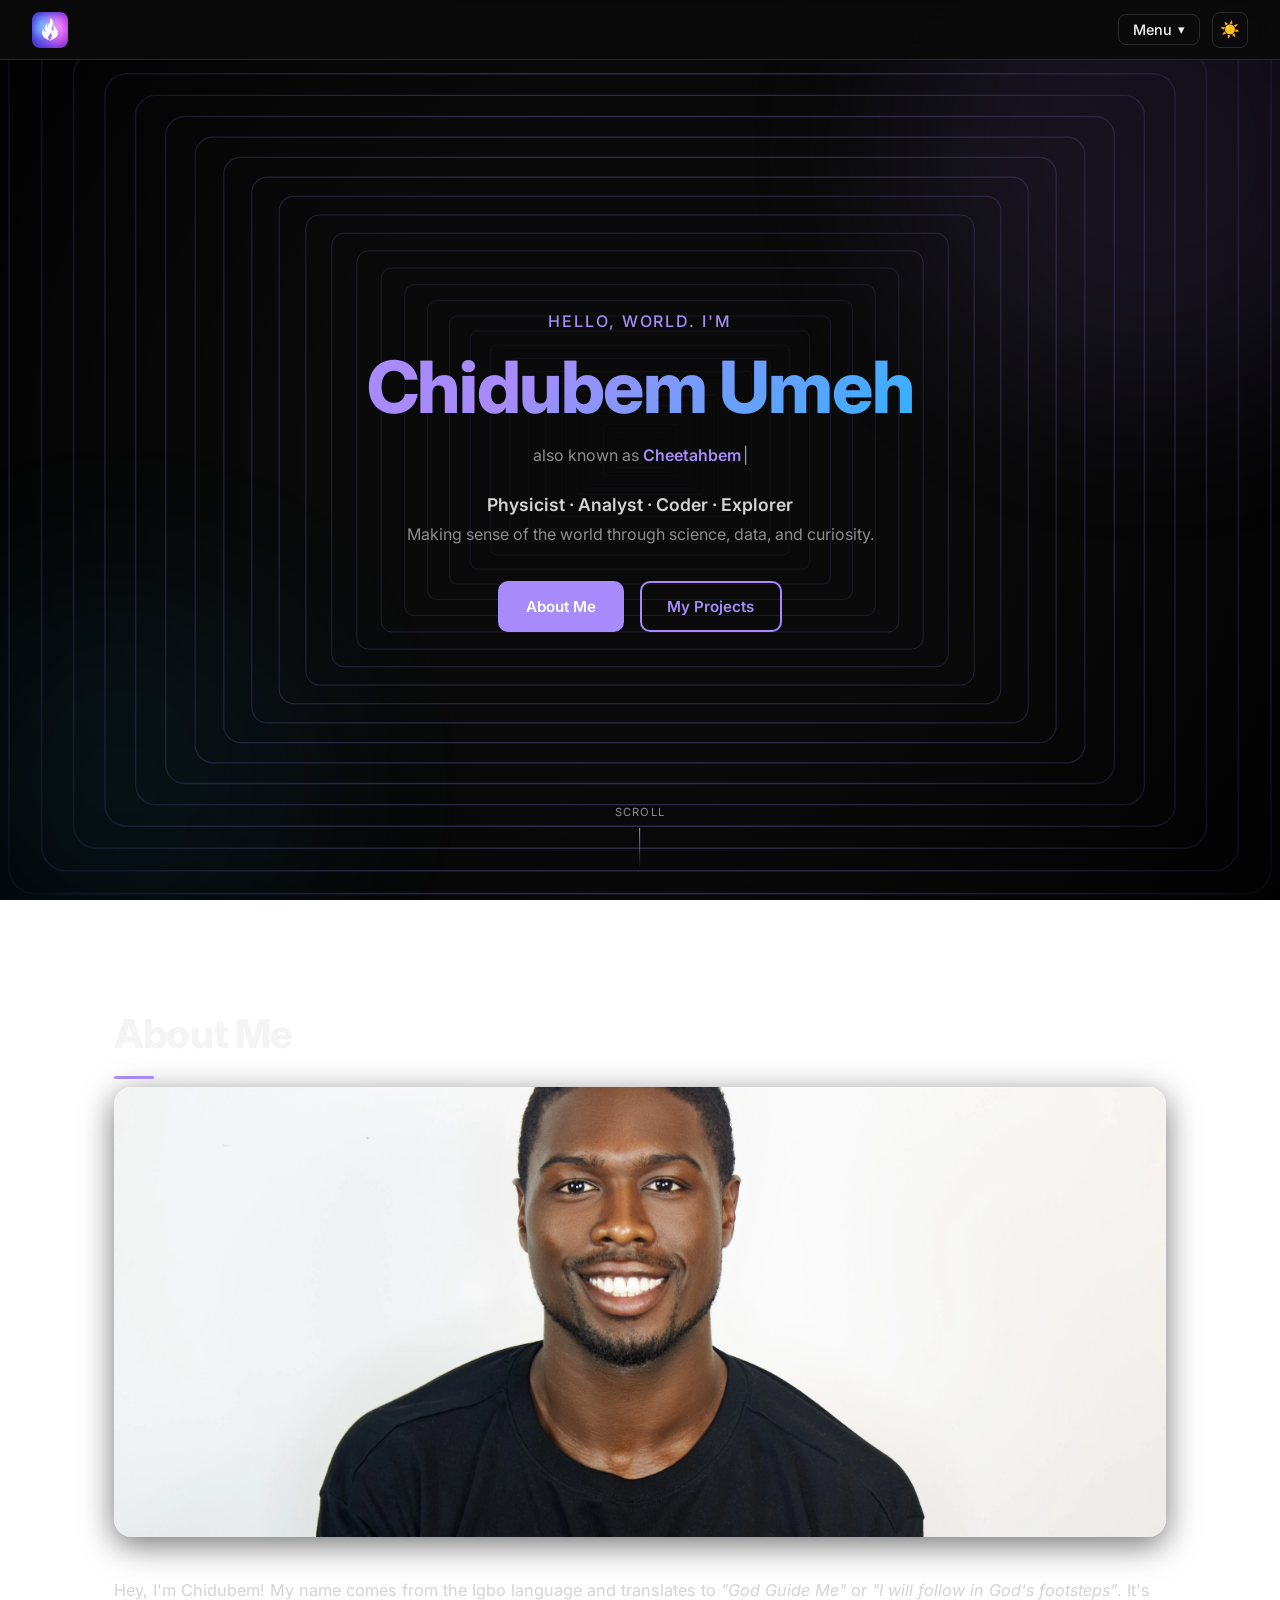
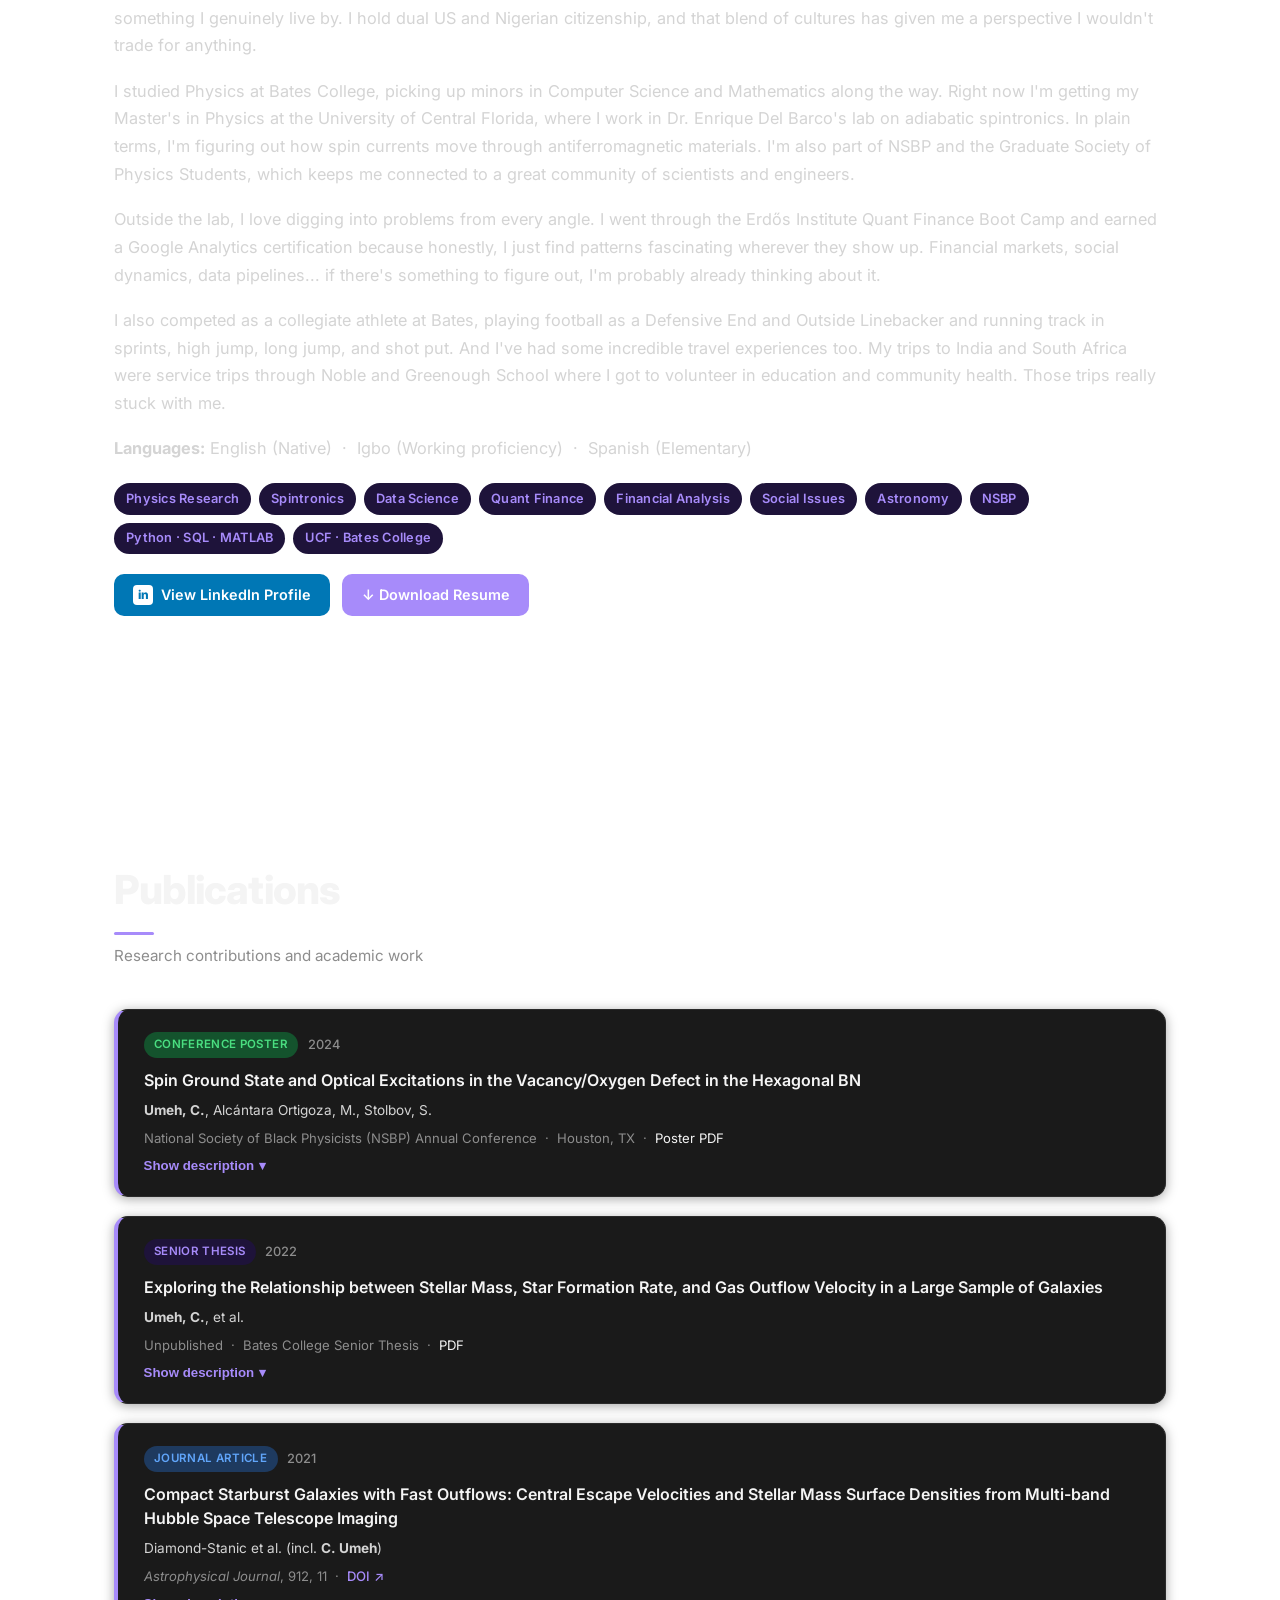
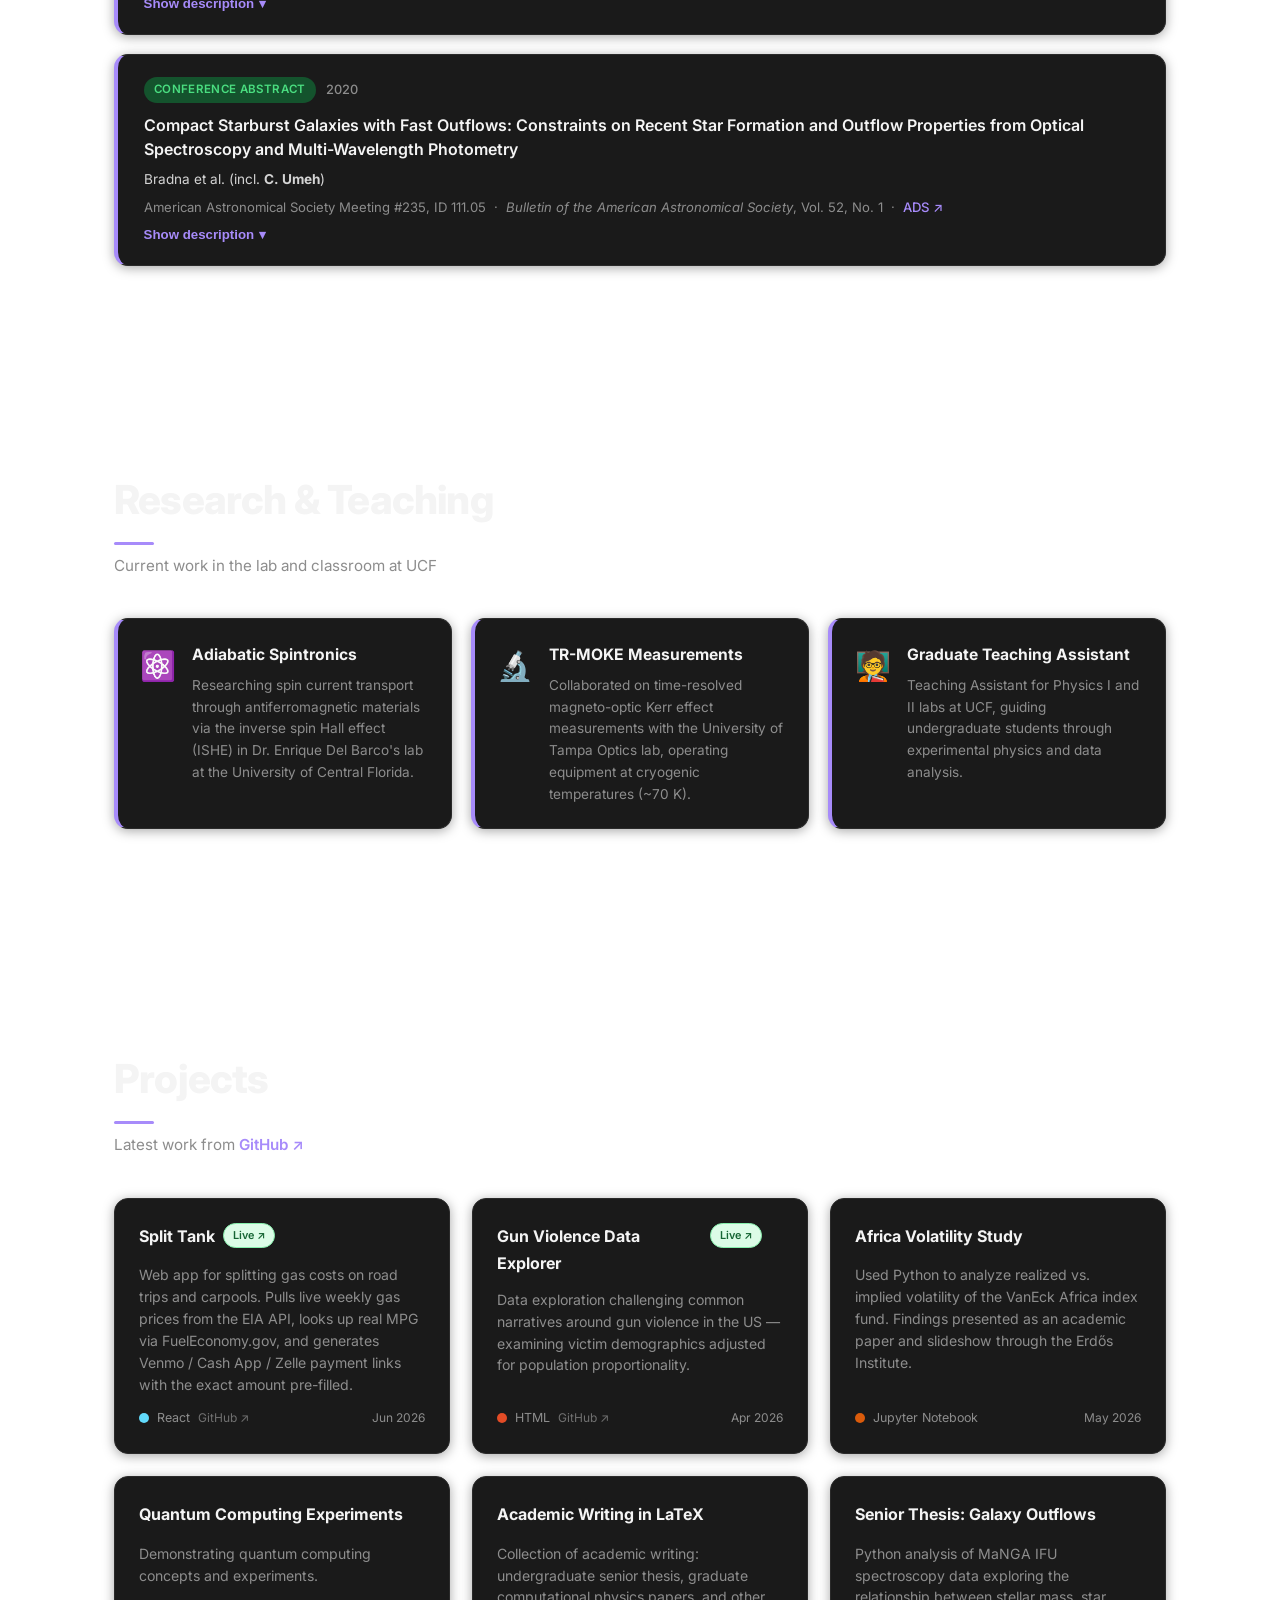
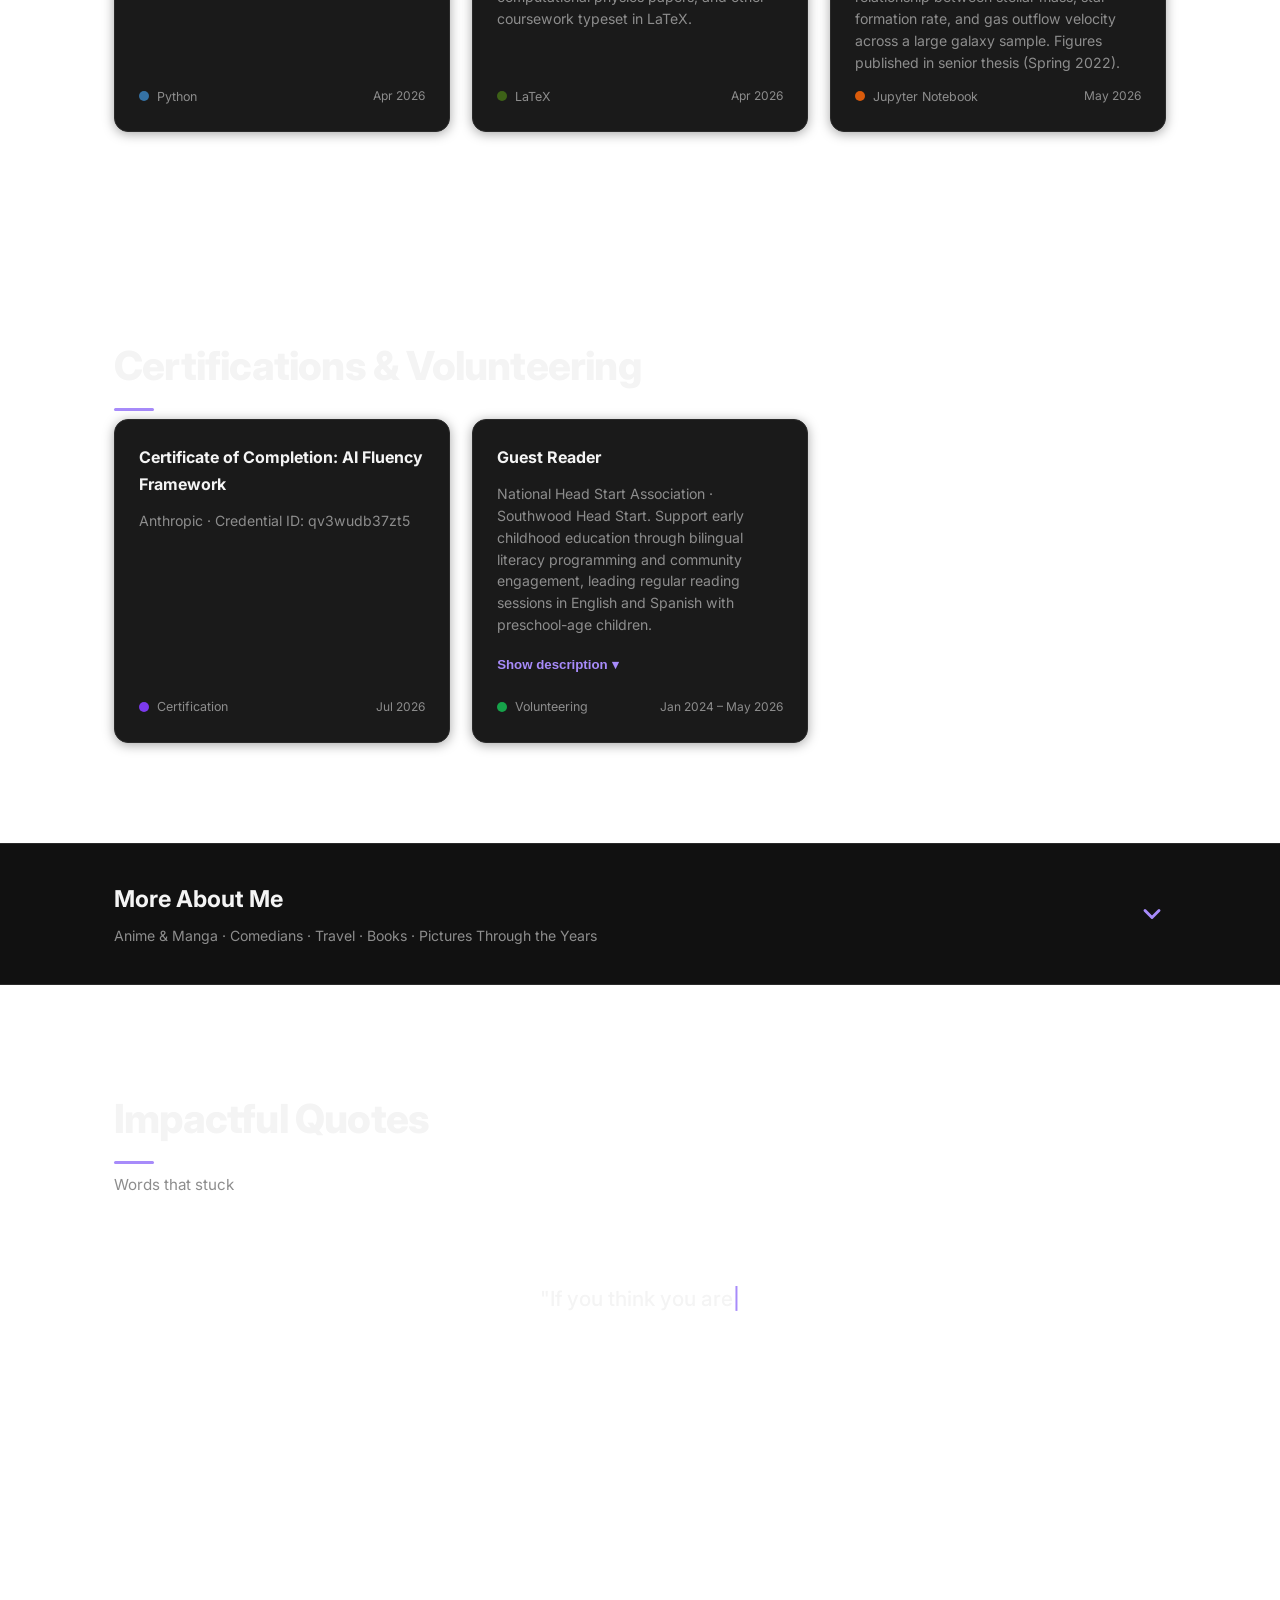
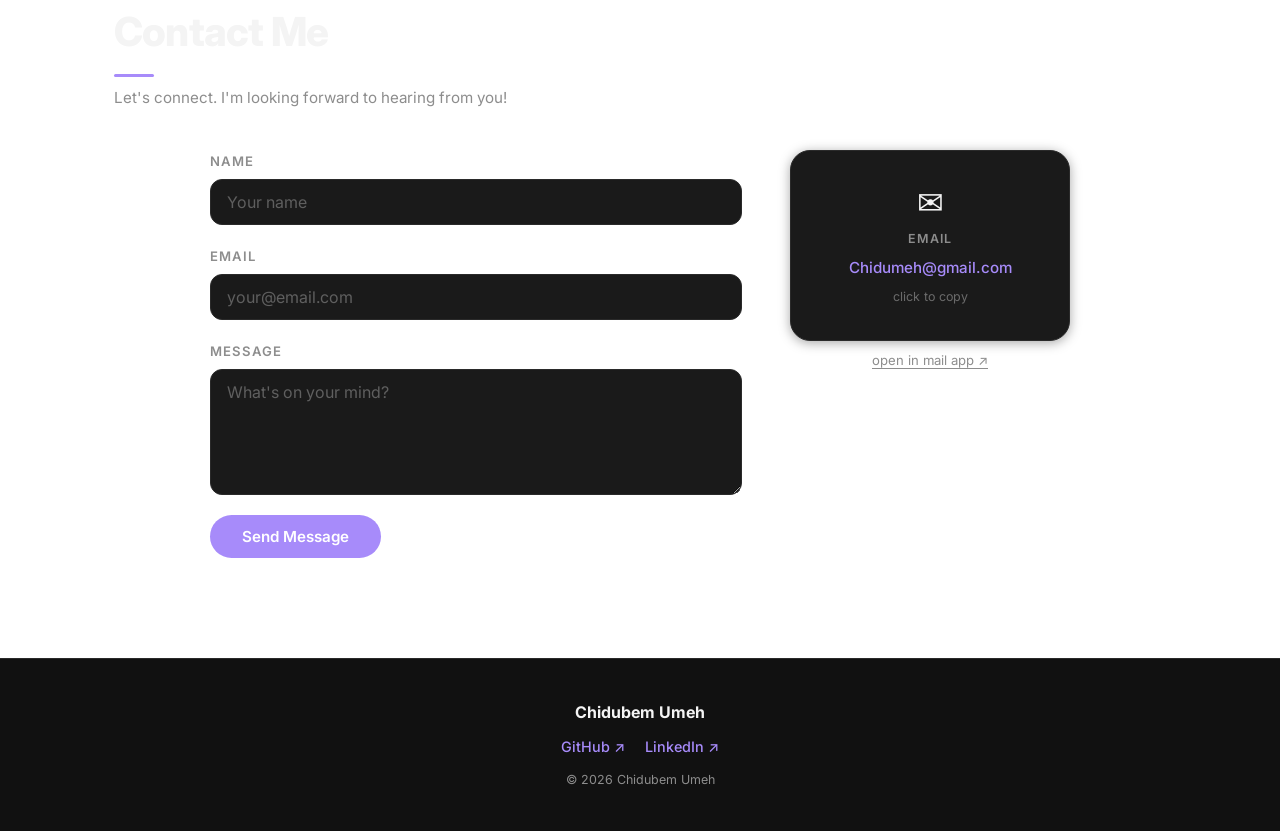
==== index.html @ 838d9f81 "Restyle Certifications & Volunteering to match Projects card layout Co-Authored-By: Claude Sonnet 5 " ====
<!DOCTYPE html>
<html lang="en" data-theme="light">

<head>
  <meta charset="UTF-8" />
  <meta name="viewport" content="width=device-width, initial-scale=1.0, viewport-fit=cover" />
  <meta name="color-scheme" content="light dark" />
  <meta name="description" content="Chidubem Umeh — Physicist, analyst, coder, and athlete. Masters student in Physics at UCF researching adiabatic spintronics." />

  <!-- iOS/PWA: lets the site be "installed" to an iPhone home screen -->
  <meta name="apple-mobile-web-app-capable" content="yes" />
  <meta name="apple-mobile-web-app-status-bar-style" content="default" />
  <meta name="apple-mobile-web-app-title" content="Chidubem Umeh" />
  <meta name="theme-color" content="#7c3aed" media="(prefers-color-scheme: light)" />
  <meta name="theme-color" content="#0a0a0a" media="(prefers-color-scheme: dark)" />

  <!-- Open Graph / Twitter Card: link preview on iMessage, LinkedIn, etc. -->
  <meta property="og:title" content="Chidubem Umeh" />
  <meta property="og:description" content="Physicist · Analyst · Coder · Explorer. Master's student in Physics at UCF researching adiabatic spintronics." />
  <meta property="og:type" content="website" />
  <meta property="og:url" content="https://chidu.dev" />
  <meta property="og:image" content="https://chidu.dev/images/og-image.jpg" />
  <meta property="og:image:type" content="image/jpeg" />
  <meta property="og:image:width" content="1200" />
  <meta property="og:image:height" content="630" />
  <meta property="og:site_name" content="chidu.dev" />
  <meta name="twitter:card" content="summary_large_image" />
  <meta name="twitter:title" content="Chidubem Umeh" />
  <meta name="twitter:description" content="Physicist · Analyst · Coder · Explorer. Master's student in Physics at UCF." />
  <meta name="twitter:image" content="https://chidu.dev/images/og-image.jpg" />

  <!-- JSON-LD structured data: lets Google show richer results
       (e.g. "Physics Graduate Researcher at UCF") for this page. -->
  <script type="application/ld+json">
  {
    "@context": "https://schema.org",
    "@type": "Person",
    "name": "Chidubem Umeh",
    "url": "https://chidu.dev",
    "image": "https://chidu.dev/images/modeling/headshot.webp",
    "jobTitle": "Physics Graduate Researcher",
    "worksFor": { "@type": "Organization", "name": "University of Central Florida" },
    "alumniOf": { "@type": "Organization", "name": "Bates College" },
    "knowsAbout": ["Physics", "Spintronics", "Data Science", "Quantitative Finance", "Python", "MATLAB"],
    "sameAs": [
      "https://www.linkedin.com/in/chidubem-umeh/",
      "https://github.com/Chidubem5"
    ]
  }
  </script>

  <title>Chidubem Umeh | Physicist &amp; Data Analyst</title>
  <link rel="canonical" href="https://chidu.dev/" />
  <link rel="icon" type="image/png" href="images/favicon.png" />
  <link rel="apple-touch-icon" href="images/favicon.png" />
  <link rel="stylesheet" href="styles.css" />

  <!-- preconnect: open the font CDN's TCP connection early so the actual
       font request doesn't pay that latency when it arrives. -->
  <link rel="preconnect" href="https://fonts.googleapis.com" />
  <link rel="preconnect" href="https://fonts.gstatic.com" crossorigin />
  <link href="https://fonts.googleapis.com/css2?family=Inter:wght@300;400;500;600;700;800&display=swap" rel="stylesheet" />
</head>

<body>

  <!-- Lets keyboard/screen-reader users skip the navbar and jump straight
       to main content. Visually hidden until focused (see styles.css). -->
  <a href="#home" class="skip-link">Skip to main content</a>

  <!-- Animated background — see initMirrorBg() in script.js -->
  <canvas id="mirrorBg" aria-hidden="true"></canvas>

  <!-- Brief pop-up confirmation (e.g. "Email copied!"), shown via showToast() -->
  <div id="toast" role="status" aria-live="polite"></div>

  <!-- Fills with scroll % via script.js -->
  <div class="scroll-progress" id="scrollProgress"></div>

  <nav class="navbar" id="navbar">

    <a class="nav-brand" href="#home">
      <!-- alt="" is intentional: the brand name is already clear from
           context, so screen readers shouldn't announce "image: favicon.png" -->
      <img src="images/favicon.png" alt="" class="nav-logo" />
      <!-- Fallback initials shown only if the logo image fails to load -->
      <span class="nav-initials" style="display:none">CU</span>
    </a>

    <div class="nav-right">
      <div class="nav-dropdown" id="navDropdown">
        <button class="nav-toggle" id="navToggle" aria-expanded="false">
          Menu <span class="arrow">▾</span>
        </button>
        <div class="dropdown-menu" id="dropdownMenu">
          <a href="#home"         class="drop-link">Home</a>
          <a href="#about"        class="drop-link">About Me</a>
          <a href="#publications" class="drop-link">Publications</a>
          <a href="#research"     class="drop-link">Research</a>
          <a href="#projects"     class="drop-link">Projects</a>
          <a href="#certifications" class="drop-link">Certifications &amp; Volunteering</a>
          <div class="drop-divider"></div>
          <!-- onclick="expandMoreAbout()" calls a JS function that opens
               the collapsed "More About Me" section before scrolling to it. -->
          <a href="#more-about-me" class="drop-link" onclick="expandMoreAbout()">More About Me</a>
          <div class="drop-divider"></div>
          <a href="#contact" class="drop-link">Contact Me</a>
        </div>
      </div>

      <!-- Theme toggle button: clicking it runs applyTheme() in script.js.
           The moon/sun emoji inside updates to match the current theme.
           aria-label names the button for screen readers since its only
           visible content is a decorative emoji (aria-hidden on the span). -->
      <button class="theme-btn" id="themeBtn" title="Toggle theme" aria-label="Toggle dark mode">
        <span id="themeIcon" aria-hidden="true">🌙</span>
      </button>
    </div>
  </nav>

  <!-- ── HOME (HERO) ── -->
  <section id="home" class="hero">
    <!-- Decorative blurred color orbs, pure CSS -->
    <div class="hero-bg-orb orb-1"></div>
    <div class="hero-bg-orb orb-2"></div>

    <div class="hero-content">
      <p class="hero-greeting">Hello, World. I'm</p>
      <h1 class="hero-name">Chidubem Umeh</h1>

      <!-- Typewriter effect — see cycleNickname() in script.js -->
      <p class="hero-aka">
        also known as <span class="nickname-wrap"><span id="nicknameDisplay" class="nickname-text"></span><span class="nickname-cursor">|</span></span>
      </p>

      <p class="hero-tagline">
        Physicist &middot; Analyst &middot; Coder &middot; Explorer<br />
        <span class="tagline-sub">Making sense of the world through science, data, and curiosity.</span>
      </p>

      <div class="hero-cta">
        <a href="#about"    class="btn btn-primary">About Me</a>
        <a href="#projects" class="btn btn-outline">My Projects</a>
      </div>
    </div>

    <!-- Hidden on small phones via CSS -->
    <div class="hero-scroll-hint">
      <span>scroll</span>
      <div class="scroll-line"></div>
    </div>
  </section>

  <!-- ── ABOUT ── -->
  <section id="about" class="section">
    <div class="container">
      <h2 class="section-title">About Me</h2>

      <!-- The hero fills the first screen, so this photo is one scroll below
           the fold, not above it — loading="lazy" lets the browser prioritize
           fonts/CSS first. decoding="async" decodes off the main thread so
           other content isn't blocked. -->
      <div class="about-photo">
        <img src="images/modeling/headshot.webp" alt="Chidubem Umeh" class="about-img" loading="lazy" decoding="async" />
      </div>

      <div class="about-text">
        <p>
          Hey, I'm Chidubem! My name comes from the Igbo language and translates to
          <em>"God Guide Me"</em> or <em>"I will follow in God's footsteps"</em>.
          It's something I genuinely live by. I hold dual US and Nigerian citizenship,
          and that blend of cultures has given me a perspective I wouldn't trade for anything.
        </p>
        <p>
          I studied Physics at Bates College, picking up minors in Computer Science and
          Mathematics along the way. Right now I'm getting my Master's in Physics at the
          University of Central Florida, where I work in Dr. Enrique Del Barco's lab on
          adiabatic spintronics. In plain terms, I'm figuring out how spin currents move
          through antiferromagnetic materials. I'm also part of NSBP and the Graduate
          Society of Physics Students, which keeps me connected to a great community of
          scientists and engineers.
        </p>
        <p>
          Outside the lab, I love digging into problems from every angle. I went through the
          Erdős Institute Quant Finance Boot Camp and earned a Google Analytics certification
          because honestly, I just find patterns fascinating wherever they show up. Financial
          markets, social dynamics, data pipelines... if there's something to figure out, I'm
          probably already thinking about it.
        </p>
        <p>
          I also competed as a collegiate athlete at Bates, playing football as a Defensive End
          and Outside Linebacker and running track in sprints, high jump, long jump, and shot put.
          And I've had some incredible travel experiences too. My trips to India and South Africa
          were service trips through Noble and Greenough School where I got to volunteer in
          education and community health. Those trips really stuck with me.
        </p>
        <p class="about-languages">
          <strong>Languages:</strong> English (Native) &nbsp;·&nbsp; Igbo (Working proficiency) &nbsp;·&nbsp; Spanish (Elementary)
        </p>

        <div class="tag-list">
          <span class="tag">Physics Research</span>
          <span class="tag">Spintronics</span>
          <span class="tag">Data Science</span>
          <span class="tag">Quant Finance</span>
          <span class="tag">Financial Analysis</span>
          <span class="tag">Social Issues</span>
          <span class="tag">Astronomy</span>
          <span class="tag">NSBP</span>
          <span class="tag">Python · SQL · MATLAB</span>
          <span class="tag">UCF · Bates College</span>
        </div>

        <div class="about-cta">
          <a href="https://www.linkedin.com/in/chidubem-umeh/" target="_blank" rel="noopener noreferrer" class="linkedin-btn">
            <span class="linkedin-icon">in</span> View LinkedIn Profile
          </a>
          <a href="Umeh_Resume.pdf" download="Umeh_Resume.pdf" class="resume-btn">
            ↓ Download Resume
          </a>
        </div>
      </div>

    </div>
  </section>

  <!-- ── PUBLICATIONS ─────────────────────────────────────────────── -->
  <section id="publications" class="section section-alt">
    <div class="container">
      <h2 class="section-title">Publications</h2>
      <p class="section-sub">Research contributions and academic work</p>
      <div class="pub-list">

        <div class="pub-card">
          <div class="pub-meta">
            <span class="pub-badge pub-badge-conference">Conference Poster</span>
            <span class="pub-year">2024</span>
          </div>
          <h4 class="pub-title">
            <a href="NSBP_Poster_Template.pdf" target="_blank" rel="noopener" class="pub-link">
              Spin Ground State and Optical Excitations in the Vacancy/Oxygen Defect in the Hexagonal BN
            </a>
          </h4>
          <p class="pub-authors"><strong>Umeh, C.</strong>, Alcántara Ortigoza, M., Stolbov, S.</p>
          <p class="pub-journal">National Society of Black Physicists (NSBP) Annual Conference &nbsp;&middot;&nbsp; Houston, TX &nbsp;&middot;&nbsp; <a href="NSBP_Poster_Template.pdf" target="_blank" rel="noopener" class="pub-link">Poster PDF</a></p>
          <button class="pub-toggle" onclick="togglePubDesc(this)" aria-expanded="false">
            <span class="pub-btn-text">Show description</span> <span class="pub-arrow">▾</span>
          </button>
          <div class="pub-desc">
            <div class="pub-desc-inner">
              <div>
                <div class="pub-desc-section">
                  <p class="pub-audience-label">For a General Audience</p>
                  <p>Quantum computers promise to solve problems that are completely out of reach for today's machines, but they require a fundamentally different kind of information storage: the qubit. Unlike a classical bit, which is either 0 or 1, a qubit exploits quantum mechanics to exist in both states simultaneously. One of the most exciting ways to build qubits is to engineer them into atomic-scale defects inside solid materials — microscopic imperfections in an otherwise perfect crystal where a small cluster of atoms behaves in a controllable quantum way.</p>
                  <p>This poster investigates a specific defect in hexagonal boron nitride (hBN), a two-dimensional material prized for its large energy gap and its ability to host optically active defects. The defect, called V<sub>B</sub>O<sub>N</sub>, is formed by removing a boron atom and replacing a neighboring nitrogen atom with oxygen. Prior work predicted this arrangement would produce a magnetically useful "triplet" spin state — a configuration considered ideal for spin-qubit applications.</p>
                  <p>Our calculations tell a different story. While a triplet state does exist, it turns out to be dynamically unstable: the crystal would spontaneously distort away from it. Following that distortion leads to a more stable "singlet" state that sits 0.24 eV lower in energy. Although this rules out V<sub>B</sub>O<sub>N</sub> as a spin qubit, it opens a different door — the singlet state produces a sharp, bright optical excitation at 2.5 eV (visible light), making this defect a promising candidate for a single-photon emitter, a key component in quantum communication and cryptography.</p>
                </div>
                <div class="pub-desc-section">
                  <p class="pub-audience-label">For a Technically Familiar Audience</p>
                  <p>We characterize the V<sub>B</sub>O<sub>N</sub> defect in 2D hexagonal boron nitride using a hierarchy of first-principles methods: DFT for structural relaxation and total energies, GW for quasiparticle corrections, and the Bethe-Salpeter equation (BSE) for the optical excitation spectrum. The supercell is a 5&times;5&times;1 hBN sheet; the defect comprises a B-vacancy with an adjacent O-substituted N-atom, yielding two dangling bonds and an even valence electron count.</p>
                  <p>DFT confirms a triplet ground state consistent with prior reports, but phonon analysis reveals imaginary frequency modes in the triplet V<sub>B</sub>O<sub>N</sub> &mdash; a clear signature of dynamic instability. Displacing the structure along these imaginary phonon eigenvectors drives a transition to a singlet state that is 0.24 eV lower in total energy and exhibits no imaginary modes, confirming its dynamic stability. The singlet V<sub>B</sub>O<sub>N</sub> formation energy is 2.33 eV under both N-rich and N-poor conditions, far below the analogous V<sub>B</sub>C<sub>N</sub> defect (9.234 eV), indicating thermodynamically favorable formation in oxygen-containing growth environments.</p>
                  <p>GW calculations reveal local in-gap states for the singlet configuration. BSE then yields a sharp excitonic resonance at h&nu; = 2.5 eV in Im(&epsilon;), with large oscillator strength in the in-plane (xx and yy) polarization channels; the zz contribution is negligible. This prominent, narrow optical feature positions V<sub>B</sub>O<sub>N</sub> as a strong single-photon emitter candidate in the visible range, even as the singlet ground state disqualifies it from spin-qubit applications requiring a non-zero spin.</p>
                </div>
              </div>
            </div>
          </div>
        </div>

        <div class="pub-card">
          <div class="pub-meta">
            <span class="pub-badge pub-badge-thesis">Senior Thesis</span>
            <span class="pub-year">2022</span>
          </div>
          <h4 class="pub-title">
            <a href="cumeh_thesis.pdf" target="_blank" rel="noopener" class="pub-link">
              Exploring the Relationship between Stellar Mass, Star Formation Rate, and Gas Outflow Velocity in a Large Sample of Galaxies
            </a>
          </h4>
          <p class="pub-authors"><strong>Umeh, C.</strong>, et al.</p>
          <p class="pub-journal">Unpublished &nbsp;&middot;&nbsp; Bates College Senior Thesis &nbsp;&middot;&nbsp; <a href="cumeh_thesis.pdf" target="_blank" rel="noopener" class="pub-link">PDF</a></p>
          <button class="pub-toggle" onclick="togglePubDesc(this)" aria-expanded="false">
            <span class="pub-btn-text">Show description</span> <span class="pub-arrow">▾</span>
          </button>
          <div class="pub-desc">
            <div class="pub-desc-inner">
              <div>
                <div class="pub-desc-section">
                  <p class="pub-audience-label">For a General Audience</p>
                  <p>Galaxies like our Milky Way are surprisingly bad at making stars. Even though galaxies contain enormous amounts of gas — the raw material for stars — only a tiny fraction of it ever becomes one. Scientists believe a major culprit is galactic outflows: powerful winds of gas that get ejected from a galaxy, taking potential star-forming material with them and slowing the whole process down.</p>
                  <p>This thesis investigates those outflows by studying a sample of 300,000 galaxies drawn from a massive sky survey called eBOSS. The goal is to understand how a galaxy's size (measured by stellar mass) and its rate of star formation connect to how fast gas is being blown out of it.</p>
                  <p>To measure star formation, I rely on a specific wavelength of light called H-alpha, which is emitted when hydrogen atoms get energized by newborn stars and then release that energy as light. By measuring how bright this light is, one can calculate how many stars a galaxy is currently producing. A complication is that cosmic dust absorbs some of this light — particularly at shorter wavelengths — making galaxies look dimmer than they really are. I developed careful mathematical corrections to account for this dust and recover the true star formation rates.</p>
                  <p>The main finding is that the galaxies forming stars most rapidly are also the dustiest, which means the dust correction is especially important for the most active galaxies. This work lays the groundwork for follow-up research that will stack thousands of galaxy spectra together to directly measure how fast gas is being expelled, and whether faster star formation leads to faster outflows.</p>
                  <p>Completing this research took more than an understanding of space — it took code. I built the Python pipeline that processed and analyzed data from hundreds of thousands of galaxies: reading large datasets, applying mathematical corrections for dust, calculating luminosities, and generating every plot and figure in the thesis. On the astronomy side, it meant understanding how light interacts with matter at the atomic level, how to read a spectrum as a galaxy's chemical and kinematic fingerprint, and how to account for redshift — the stretching of light from distant galaxies caused by the universe's expansion. Tying it together meant translating physical theory into working code, then critically checking whether the results actually made physical sense.</p>
                </div>
                <div class="pub-desc-section">
                  <p class="pub-audience-label">For a Technically Familiar Audience</p>
                  <p>This thesis establishes the observational and computational pipeline for characterizing stellar mass, star formation rate (SFR), and gas outflow velocity across a sample of ~300,000 star-forming galaxies from the eBOSS survey (0.4 &lt; z &lt; 1.2), representing roughly 10% of the total eBOSS target catalog.</p>
                  <p>The core methodology centers on dust-corrected hydrogen recombination line luminosities as SFR tracers. For galaxies at z &lt; 0.58, where H-alpha falls within the spectrograph's wavelength range (360–1000 nm, R ~ 2000), the Balmer decrement (H-alpha/H-beta) is used to compute color excess E(B-V) following the Momcheva et al. (2013) attenuation framework. With k(H-alpha) = 3.33 and k(H-beta) = 4.60, dust correction factors reaching ~100x are applied to recover intrinsic H-alpha flux. SFR is then derived via the Kennicutt &amp; Evans (2012) calibration: log(SFR) = log(L_H&#945;) &minus; 41.27</p>
                  <p>For galaxies at z &gt; 0.58, where H-alpha redshifts out of the detector range, the H-beta/H-gamma ratio serves as the Balmer decrement proxy, with corrected H-beta luminosity scaled by 2.86 to approximate intrinsic H-alpha luminosity. A consistent result across both redshift regimes is the positive correlation between emission-line luminosity and dust attenuation — higher SFR galaxies exhibit systematically larger Balmer decrements, consistent with the picture that the most intensely star-forming systems are embedded in dustier ISM environments.</p>
                  <p>This work is explicitly framed as the SFR characterization stage of a larger project. The subsequent phase will perform spectral stacking in bins of SFR and stellar mass to measure outflow velocities from blueshifted absorption features — enabling direct empirical tests of competing outflow scaling relations (e.g., velocity scaling with stellar mass per Oppenheimer &amp; Dave 2006, vs. star formation surface density per Heckman et al. 2015).</p>
                  <p>I built this pipeline entirely in Python, using Astropy to handle the FITS-format spectroscopic data. That meant implementing flux extraction, signal-to-noise filtering (SNR &gt; 3 on both H-alpha and H-beta), Balmer decrement calculations, attenuation curve evaluations, and luminosity distance conversions across the full 300,000-object sample. On the astrophysics side, it demanded fluency in nebular emission physics, ISM dust attenuation modeling, cosmological distance and lookback-time calculations under the FLRW framework, and the observational constraints imposed by fixed spectrograph wavelength coverage — specifically, knowing when and why to switch Balmer tracers as a function of redshift.</p>
                </div>
              </div>
            </div>
          </div>
        </div>

        <div class="pub-card">
          <div class="pub-meta">
            <span class="pub-badge pub-badge-journal">Journal Article</span>
            <span class="pub-year">2021</span>
          </div>
          <h4 class="pub-title">
            <a href="https://doi.org/10.3847/1538-4357/abe935" target="_blank" rel="noopener noreferrer" class="pub-link">
              Compact Starburst Galaxies with Fast Outflows: Central Escape Velocities and Stellar Mass Surface Densities from Multi-band Hubble Space Telescope Imaging
            </a>
          </h4>
          <p class="pub-authors">Diamond-Stanic et al. (incl. <strong>C. Umeh</strong>)</p>
          <p class="pub-journal">
            <em>Astrophysical Journal</em>, 912, 11 &nbsp;&middot;&nbsp;
            <a href="https://doi.org/10.3847/1538-4357/abe935" target="_blank" rel="noopener noreferrer" class="pub-doi">DOI ↗</a>
          </p>
          <button class="pub-toggle" onclick="togglePubDesc(this)" aria-expanded="false">
            <span class="pub-btn-text">Show description</span> <span class="pub-arrow">▾</span>
          </button>
          <div class="pub-desc">
            <div class="pub-desc-inner">
              <div>
                <div class="pub-desc-section">
                  <p class="pub-audience-label">For a General Audience</p>
                  <p>When we think about galaxies, we tend to imagine slow, majestic systems evolving over billions of years. But some galaxies are caught in an extreme and brief phase of activity — forming stars at a furious rate while simultaneously blasting gas outward at extraordinary speeds. This paper focuses on 12 of these rare, compact starburst galaxies, observed using the Hubble Space Telescope, located billions of light years away.</p>
                  <p>What makes these galaxies remarkable is the sheer violence of their outflows. Gas is being ejected at speeds between 1,000 and 3,000 kilometers per second — fast enough that it can escape the galaxy entirely and travel into the vast space surrounding it. To put that in perspective, that is roughly 0.3% to 1% the speed of light. The central regions of these galaxies are also extraordinarily dense and compact, with half their light coming from a region only about 100 light years across — tiny by galactic standards.</p>
                  <p>The central question the paper tries to answer is: what is actually launching these outflows? To investigate this, the authors measured the escape velocity at the center of each galaxy — essentially, how fast something would need to move to break free of the galaxy's gravitational pull. Strikingly, the observed outflow speeds are about twice as fast as the central escape velocity. This tells us that whatever is driving these winds is extraordinarily powerful, powerful enough to not only eject gas from the galaxy's core but to send it far out into the surrounding cosmic environment, potentially never to return.</p>
                  <p>The paper also finds that the density of stars packed into these galactic cores is near a theoretical maximum known as the Eddington limit — the point at which radiation pressure from stars can push outward as strongly as gravity pulls inward. This gives a strong hint that radiation pressure from the intense burst of star formation may be one of the key engines driving these violent outflows.</p>
                  <p>The authors speculate that these galaxies represent a dramatic transitional moment in galactic evolution, and that they may eventually settle into a particular class of older, quieter elliptical galaxies seen in the present-day universe. This research was made possible through Hubble Space Telescope imaging across multiple wavelengths of light, from near-ultraviolet to near-infrared, allowing the team to disentangle the properties of the young starburst component from the older underlying galaxy. I contributed by writing Python code to process the imaging data and producing the scientific visualizations that helped communicate and interpret the results.</p>
                </div>
                <div class="pub-desc-section">
                  <p class="pub-audience-label">For a Technically Familiar Audience</p>
                  <p>This paper presents multiband Hubble Space Telescope imaging spanning rest-frame near-UV through near-IR (&lambda;_rest = 0.3–1.1 &mu;m) for 12 compact starburst galaxies at z = 0.4–0.8 with stellar masses M* ~ 10<sup>11</sup> solar masses. These systems are driving some of the most extreme galactic outflows known, with maximum outflow velocities v_max = 1,000–3,000 km/s, and their light profiles are dominated by an ultra-compact starburst component with half-light radii of only ~100 pc.</p>
                  <p>The central scientific objective is to constrain the physical mechanisms responsible for launching these fast outflows by characterizing conditions within the central kiloparsec. Stellar population synthesis modeling reveals that this compact central component contributes roughly 25% of the total stellar mass despite its small physical extent. Critically, the derived central escape velocities v_esc,central ~ 900 km/s are a factor of ~2 below the observed outflow velocities — a result that places strong constraints on the driving mechanism, requiring a physical process capable of accelerating gas well beyond what gravitational potential alone would suggest as a ceiling. This firmly establishes that a significant fraction of the outflowing material has sufficient kinetic energy to reach the circumgalactic medium and potentially achieve true escape from the halo entirely.</p>
                  <p>The measured central stellar mass surface densities &Sigma;_e,central ~ 3&times;10<sup>11</sup> solar masses per kpc<sup>2</sup> are comparable to theoretical Eddington limit estimates, raising the possibility that radiation pressure on dust is a significant contributor to the outflow driving. The &Sigma;_1 surface densities within the central kiloparsec are consistent with those of compact massive galaxies across 0.5 &lt; z &lt; 3.0. Compared to both red nuggets and blue nuggets at z ~ 2, these galaxies show systematically smaller effective radii at fixed stellar mass, which the authors attribute to the photometric dominance of the young starburst component and the improved physical resolution afforded by observing rest-frame optical emission at z ~ 0.6 rather than z ~ 2.</p>
                  <p>The authors compare these systems against theoretical formation scenarios including major mergers and violent disk instability, and speculate that these compact starbursts are progenitors of local power-law ellipticals with prominent stellar cusps — placing them at a pivotal evolutionary juncture between gas-rich, star-forming systems and quiescent early-type galaxies. The analysis pipeline underlying these results was built in Python, with contributions including data reduction, stellar population fitting, surface brightness profile decomposition, and the generation of scientific visualizations using standard astronomical Python packages such as NumPy, Matplotlib, and Astropy.</p>
                </div>
              </div>
            </div>
          </div>
        </div>

        <div class="pub-card">
          <div class="pub-meta">
            <span class="pub-badge pub-badge-conference">Conference Abstract</span>
            <span class="pub-year">2020</span>
          </div>
          <h4 class="pub-title">
            <a href="https://ui.adsabs.harvard.edu/abs/2020AAS...23511105B/abstract" target="_blank" rel="noopener noreferrer" class="pub-link">
              Compact Starburst Galaxies with Fast Outflows: Constraints on Recent Star Formation and Outflow Properties from Optical Spectroscopy and Multi-Wavelength Photometry
            </a>
          </h4>
          <p class="pub-authors">Bradna et al. (incl. <strong>C. Umeh</strong>)</p>
          <p class="pub-journal">
            American Astronomical Society Meeting #235, ID 111.05 &nbsp;&middot;&nbsp;
            <em>Bulletin of the American Astronomical Society</em>, Vol. 52, No. 1 &nbsp;&middot;&nbsp;
            <a href="https://ui.adsabs.harvard.edu/abs/2020AAS...23511105B/abstract" target="_blank" rel="noopener noreferrer" class="pub-doi">ADS ↗</a>
          </p>
          <button class="pub-toggle" onclick="togglePubDesc(this)" aria-expanded="false">
            <span class="pub-btn-text">Show description</span> <span class="pub-arrow">▾</span>
          </button>
          <div class="pub-desc">
            <div class="pub-desc-inner">
              <div>
                <div class="pub-desc-section">
                  <p class="pub-audience-label">For a General Audience</p>
                  <p>One of the biggest unsolved mysteries in astronomy is understanding how massive galaxies stop forming stars. Most large galaxies we see today are essentially "dead" — they stopped producing new stars billions of years ago and have remained quiet ever since. But how did they get there? Something had to shut the process down, and this paper investigates one of the most compelling suspects: violent outflows of gas driven by intense bursts of star formation.</p>
                  <p>The paper focuses on a sample of about a dozen massive, compact galaxies that are caught in what appears to be a pivotal transitional moment. These galaxies were recently forming stars at an extraordinary rate, but their current optical signatures suggest that star formation has already begun to fade. At the same time, they are hurling gas outward at speeds exceeding 1,000 kilometers per second — fast enough to strip a galaxy of the very fuel it needs to keep making stars.</p>
                  <p>To study these galaxies, the team used data from two major observatories — the Sloan Digital Sky Survey and the Keck Telescope — alongside observations spanning from ultraviolet to infrared light. By examining the way certain wavelengths of light are absorbed by outflowing gas, the researchers were able to trace the structure and speed of these winds. They found that the outflowing gas appears to form a shell-like structure that covers a large fraction of the galaxy, consistent with gas being swept up and expelled in a powerful wave.</p>
                  <p>The central conclusion is that there is a tight connection between the shutting down of star formation and the expulsion of gas reserves through these outflows. In other words, the outflows are not just a side effect of intense star formation — they may be actively causing it to stop by removing the raw material needed to make new stars. The paper also examines which physical processes — including supernova explosions, stellar winds, radiation pressure, cosmic rays, and black hole activity — are capable of accelerating gas to the observed speeds, placing meaningful constraints on each.</p>
                  <p>This research was made possible through a combination of spectroscopic analysis and multi-wavelength photometric modeling, requiring contributors to work across a broad range of data types and physical scales. My role involved Python-based data analysis and building the scientific visualizations — translating complex multi-wavelength datasets into interpretable figures that supported the team's broader conclusions.</p>
                </div>
                <div class="pub-desc-section">
                  <p class="pub-audience-label">For a Technically Familiar Audience</p>
                  <p>This paper addresses the poorly understood transition of massive galaxies from actively star-forming to quiescent, using a sample of ~12 compact starburst galaxies known to be driving large-scale outflows with v &gt; 1,000 km/s. The dataset combines optical spectroscopy from SDSS and Keck with UV-through-IR photometry, enabling a joint analysis of emission-line diagnostics and spectral energy distribution (SED) modeling.</p>
                  <p>SED fitting reveals that these galaxies hosted extraordinarily high star formation rates in the recent past, yet their current optical emission lines are surprisingly weak — a signature consistent with rapid quenching of the recent starburst. This combination places these systems in a brief and rarely observed post-starburst transitional phase, making them valuable laboratories for studying feedback-driven quenching in real time.</p>
                  <p>Outflow properties are characterized through interstellar absorption-line profiles, which provide kinematic information on the cool gas phase of the wind. The analysis reveals large covering fractions that vary systematically as a function of velocity, a signature consistent with a swept-up shell model of outflowing interstellar gas rather than a smooth, volume-filling wind. This geometric and kinematic structure has direct implications for estimating mass outflow rates and the efficiency with which these winds can deplete the interstellar gas reservoir.</p>
                  <p>The absorption-line profiles are further used to constrain the physical driving mechanisms — supernovae, stellar winds, radiation pressure, cosmic rays, and AGN accretion — by comparing observed outflow velocities and momentum fluxes against the predictions of each scenario. The close correspondence between the quenching of the starburst and the observed gas expulsion strongly implicates feedback-driven outflows as a direct causal agent in star formation suppression, rather than a coincidental byproduct. This positions the sample as observational evidence for the kind of rapid, feedback-induced quenching invoked in theoretical models of massive galaxy evolution.</p>
                  <p>The analysis pipeline was implemented in Python, with contributions including multi-wavelength photometric data handling, SED fitting support, absorption-line profile analysis, and the generation of publication-quality visualizations using standard scientific Python packages including NumPy, Matplotlib, and Astropy.</p>
                </div>
              </div>
            </div>
          </div>
        </div>

      </div>
    </div>
  </section>

  <!-- ── RESEARCH ──────────────────────────────────────────────────
       Split from Projects so the nav can link straight to it, and so
       "Projects" (below) isn't misleadingly led by research/teaching cards. -->
  <section id="research" class="section">
    <div class="container">
      <h2 class="section-title">Research &amp; Teaching</h2>
      <p class="section-sub">Current work in the lab and classroom at UCF</p>

      <!-- Written directly in HTML since the content doesn't change. -->
      <div class="research-grid">
        <div class="research-card">
          <div class="research-icon">⚛️</div>
          <div class="research-body">
            <h4>Adiabatic Spintronics</h4>
            <p>Researching spin current transport through antiferromagnetic materials via the inverse spin Hall effect (ISHE) in Dr. Enrique Del Barco's lab at the University of Central Florida.</p>
          </div>
        </div>
        <div class="research-card">
          <div class="research-icon">🔬</div>
          <div class="research-body">
            <h4>TR-MOKE Measurements</h4>
            <p>Collaborated on time-resolved magneto-optic Kerr effect measurements with the University of Tampa Optics lab, operating equipment at cryogenic temperatures (~70 K).</p>
          </div>
        </div>
        <div class="research-card">
          <div class="research-icon">🧑‍🏫</div>
          <div class="research-body">
            <h4>Graduate Teaching Assistant</h4>
            <p>Teaching Assistant for Physics I and II labs at UCF, guiding undergraduate students through experimental physics and data analysis.</p>
          </div>
        </div>
      </div>

    </div>
  </section>

  <!-- ── PROJECTS ── -->
  <section id="projects" class="section section-alt">
    <div class="container">
      <h2 class="section-title">Projects</h2>
      <p class="section-sub">Latest work from <a href="https://github.com/Chidubem5" target="_blank" rel="noopener noreferrer" class="link">GitHub ↗</a></p>
      <div class="projects-grid" id="projectsGrid">
        <!-- Rendered by JS: renderProjects() in script.js -->
      </div>
    </div>
  </section>

  <!-- ── CERTIFICATIONS & VOLUNTEERING ────────────────────────────── -->
  <section id="certifications" class="section">
    <div class="container">
      <h2 class="section-title">Certifications &amp; Volunteering</h2>

      <div class="projects-grid">
        <div class="project-card">
          <div class="project-header">
            <span class="project-name">Certificate of Completion: AI Fluency Framework</span>
          </div>
          <p class="project-desc">Anthropic &middot; Credential ID: qv3wudb37zt5</p>
          <div class="project-footer">
            <span class="lang-dot lang-cert"></span>
            <span class="lang-name">Certification</span>
            <span class="project-updated">Jul 2026</span>
          </div>
        </div>

        <div class="project-card">
          <div class="project-header">
            <span class="project-name">Guest Reader</span>
          </div>
          <p class="project-desc">
            National Head Start Association &middot; Southwood Head Start. Support early childhood education
            through bilingual literacy programming and community engagement, leading regular reading sessions
            in English and Spanish with preschool-age children.
          </p>
          <button class="pub-toggle" onclick="togglePubDesc(this)" aria-expanded="false">
            <span class="pub-btn-text">Show description</span> <span class="pub-arrow">▾</span>
          </button>
          <div class="pub-desc">
            <div class="pub-desc-inner">
              <p>
                Collaborate with kitchen staff on meal preparation and nutrition education. Design and
                implement garden improvements that create outdoor learning spaces for environmental education
                and hands-on skill development.
              </p>
              <p>
                Received a third <strong>Certificate of Appreciation</strong> from Southwood Head Start for
                sustained bilingual literacy programming, community garden development, and meal preparation
                support &mdash; recognition of consistent, direct engagement with underserved families and
                children.
              </p>
            </div>
          </div>
          <div class="project-footer">
            <span class="lang-dot lang-volunteer"></span>
            <span class="lang-name">Volunteering</span>
            <span class="project-updated">Jan 2024 &ndash; May 2026</span>
          </div>
        </div>
      </div>

    </div>
  </section>

  <!-- Clickable bar that expands/collapses moreAboutWrapper below via
       toggleMoreAbout() in script.js. -->
  <div class="more-about-toggle" id="more-about-me" onclick="toggleMoreAbout()" role="button" tabindex="0" aria-expanded="false" aria-controls="moreAboutWrapper">
    <div class="container">
      <div class="more-about-toggle-inner">
        <div class="more-about-toggle-text">
          <h2 class="more-about-heading">More About Me</h2>
          <p class="more-about-sub">Anime &amp; Manga &middot; Comedians &middot; Travel &middot; Books &middot; Pictures Through the Years</p>
        </div>
        <svg class="more-about-chevron" id="moreAboutChevron" xmlns="http://www.w3.org/2000/svg" viewBox="0 0 24 24" fill="none" stroke="currentColor" stroke-width="2.5" stroke-linecap="round" stroke-linejoin="round" width="28" height="28"><polyline points="6 9 12 15 18 9"/></svg>
      </div>
    </div>
  </div>

  <!-- Collapsed by default (grid-template-rows: 0fr in CSS). aria-hidden
       tells screen readers to ignore this section when collapsed, and
       inert backs that up by removing the whole subtree — anime cards,
       comedian links, gallery, etc. — from the tab order too, otherwise a
       keyboard user could still Tab into content that's invisible and
       marked aria-hidden. JS clears both when opened. -->
  <div class="more-about-wrapper" id="moreAboutWrapper" aria-hidden="true" inert>
    <div class="more-about-inner">

  <section id="anime" class="section">
    <div class="container">
      <h2 class="section-title">Anime &amp; Manga</h2>
      <p class="section-sub">My top 10 — ranked</p>
      <div class="anime-list">

        <a class="anime-card" href="https://en.wikipedia.org/wiki/One_Piece" target="_blank" rel="noopener noreferrer">
          <img class="anime-poster" src="images/anime/one-piece.webp" alt="One Piece poster" loading="lazy" />
          <span class="anime-rank">01</span>
          <div class="anime-info">
            <span class="anime-title">One Piece</span>
            <span class="anime-tags"><span class="anime-tag">Adventure</span><span class="anime-tag">Action</span><span class="anime-tag">Fantasy</span></span>
          </div>
          <span class="anime-wiki">Wikipedia ↗</span>
        </a>

        <a class="anime-card" href="https://en.wikipedia.org/wiki/Fullmetal_Alchemist:_Brotherhood" target="_blank" rel="noopener noreferrer">
          <img class="anime-poster" src="images/anime/fma-brotherhood.webp" alt="Fullmetal Alchemist: Brotherhood poster" loading="lazy" />
          <span class="anime-rank">02</span>
          <div class="anime-info">
            <span class="anime-title">Fullmetal Alchemist: Brotherhood</span>
            <span class="anime-tags"><span class="anime-tag">Action</span><span class="anime-tag">Drama</span><span class="anime-tag">Fantasy</span></span>
          </div>
          <span class="anime-wiki">Wikipedia ↗</span>
        </a>

        <a class="anime-card" href="https://en.wikipedia.org/wiki/Berserk_(manga)" target="_blank" rel="noopener noreferrer">
          <img class="anime-poster" src="images/anime/berserk.webp" alt="Berserk poster" loading="lazy" />
          <span class="anime-rank">03</span>
          <div class="anime-info">
            <span class="anime-title">Berserk</span>
            <span class="anime-tags"><span class="anime-tag">Dark Fantasy</span><span class="anime-tag">Action</span><span class="anime-tag">Manga</span></span>
          </div>
          <span class="anime-wiki">Wikipedia ↗</span>
        </a>

        <a class="anime-card" href="https://en.wikipedia.org/wiki/Hunter_%C3%97_Hunter" target="_blank" rel="noopener noreferrer">
          <img class="anime-poster" src="images/anime/hunter-x-hunter.webp" alt="Hunter x Hunter poster" loading="lazy" />
          <span class="anime-rank">04</span>
          <div class="anime-info">
            <span class="anime-title">Hunter × Hunter</span>
            <span class="anime-tags"><span class="anime-tag">Adventure</span><span class="anime-tag">Action</span><span class="anime-tag">Fantasy</span></span>
          </div>
          <span class="anime-wiki">Wikipedia ↗</span>
        </a>

        <a class="anime-card" href="https://en.wikipedia.org/wiki/Made_in_Abyss" target="_blank" rel="noopener noreferrer">
          <img class="anime-poster" src="images/anime/made-in-abyss.webp" alt="Made in Abyss poster" loading="lazy" />
          <span class="anime-rank">05</span>
          <div class="anime-info">
            <span class="anime-title">Made in Abyss</span>
            <span class="anime-tags"><span class="anime-tag">Adventure</span><span class="anime-tag">Dark Fantasy</span><span class="anime-tag">Sci-Fi</span></span>
          </div>
          <span class="anime-wiki">Wikipedia ↗</span>
        </a>

        <a class="anime-card" href="https://en.wikipedia.org/wiki/Vinland_Saga_(manga)" target="_blank" rel="noopener noreferrer">
          <img class="anime-poster" src="images/anime/vinland-saga.webp" alt="Vinland Saga poster" loading="lazy" />
          <span class="anime-rank">06</span>
          <div class="anime-info">
            <span class="anime-title">Vinland Saga</span>
            <span class="anime-tags"><span class="anime-tag">Historical</span><span class="anime-tag">Action</span><span class="anime-tag">Drama</span></span>
          </div>
          <span class="anime-wiki">Wikipedia ↗</span>
        </a>

        <a class="anime-card" href="https://en.wikipedia.org/wiki/Naruto" target="_blank" rel="noopener noreferrer">
          <img class="anime-poster" src="images/anime/naruto.webp" alt="Naruto poster" loading="lazy" />
          <span class="anime-rank">07</span>
          <div class="anime-info">
            <span class="anime-title">Naruto</span>
            <span class="anime-tags"><span class="anime-tag">Action</span><span class="anime-tag">Adventure</span><span class="anime-tag">Martial Arts</span></span>
          </div>
          <span class="anime-wiki">Wikipedia ↗</span>
        </a>

        <a class="anime-card" href="https://en.wikipedia.org/wiki/Bleach_(manga)" target="_blank" rel="noopener noreferrer">
          <img class="anime-poster" src="images/anime/bleach.webp" alt="Bleach poster" loading="lazy" />
          <span class="anime-rank">08</span>
          <div class="anime-info">
            <span class="anime-title">Bleach</span>
            <span class="anime-tags"><span class="anime-tag">Action</span><span class="anime-tag">Supernatural</span><span class="anime-tag">Adventure</span></span>
          </div>
          <span class="anime-wiki">Wikipedia ↗</span>
        </a>

        <a class="anime-card" href="https://en.wikipedia.org/wiki/Attack_on_Titan" target="_blank" rel="noopener noreferrer">
          <img class="anime-poster" src="images/anime/attack-on-titan.webp" alt="Attack on Titan poster" loading="lazy" />
          <span class="anime-rank">09</span>
          <div class="anime-info">
            <span class="anime-title">Attack on Titan</span>
            <span class="anime-tags"><span class="anime-tag">Dark Fantasy</span><span class="anime-tag">Action</span><span class="anime-tag">Drama</span></span>
          </div>
          <span class="anime-wiki">Wikipedia ↗</span>
        </a>

        <a class="anime-card" href="https://en.wikipedia.org/wiki/Code_Geass" target="_blank" rel="noopener noreferrer">
          <img class="anime-poster" src="images/anime/code-geass.webp" alt="Code Geass poster" loading="lazy" />
          <span class="anime-rank">10</span>
          <div class="anime-info">
            <span class="anime-title">Code Geass</span>
            <span class="anime-tags"><span class="anime-tag">Mecha</span><span class="anime-tag">Sci-Fi</span><span class="anime-tag">Drama</span></span>
          </div>
          <span class="anime-wiki">Wikipedia ↗</span>
        </a>

      </div>
    </div>
  </section>

  <!-- ── COMEDIANS ─────────────────────────────────────────────────
       Two ranked lists rendered as clickable link cards. -->
  <section id="comedians" class="section section-alt">
    <div class="container">
      <h2 class="section-title">Comedians</h2>

      <h3 class="sub-heading">Most Influential in Comedy History — ranked by total contribution to comedy</h3>
      <div class="comedian-list">
        <a class="comedian-card" href="https://en.wikipedia.org/wiki/George_Carlin" target="_blank" rel="noopener noreferrer"><span class="comedian-rank">01</span><span class="comedian-name">George Carlin</span><span class="comedian-wiki">Wikipedia ↗</span></a>
        <a class="comedian-card" href="https://en.wikipedia.org/wiki/Richard_Pryor" target="_blank" rel="noopener noreferrer"><span class="comedian-rank">02</span><span class="comedian-name">Richard Pryor</span><span class="comedian-wiki">Wikipedia ↗</span></a>
        <a class="comedian-card" href="https://en.wikipedia.org/wiki/Eddie_Murphy" target="_blank" rel="noopener noreferrer"><span class="comedian-rank">03</span><span class="comedian-name">Eddie Murphy</span><span class="comedian-wiki">Wikipedia ↗</span></a>
        <a class="comedian-card" href="https://en.wikipedia.org/wiki/Bill_Cosby" target="_blank" rel="noopener noreferrer"><span class="comedian-rank">04</span><span class="comedian-name">Bill Cosby</span><span class="comedian-wiki">Wikipedia ↗</span></a>
        <a class="comedian-card" href="https://en.wikipedia.org/wiki/Dick_Gregory" target="_blank" rel="noopener noreferrer"><span class="comedian-rank">05</span><span class="comedian-name">Dick Gregory</span><span class="comedian-wiki">Wikipedia ↗</span></a>
        <a class="comedian-card" href="https://en.wikipedia.org/wiki/Redd_Foxx" target="_blank" rel="noopener noreferrer"><span class="comedian-rank">06</span><span class="comedian-name">Redd Foxx</span><span class="comedian-wiki">Wikipedia ↗</span></a>
        <a class="comedian-card" href="https://en.wikipedia.org/wiki/Dave_Chappelle" target="_blank" rel="noopener noreferrer"><span class="comedian-rank">07</span><span class="comedian-name">Dave Chappelle</span><span class="comedian-wiki">Wikipedia ↗</span></a>
        <a class="comedian-card" href="https://en.wikipedia.org/wiki/Keenen_Ivory_Wayans" target="_blank" rel="noopener noreferrer"><span class="comedian-rank">08</span><span class="comedian-name">Keenen Ivory Wayans</span><span class="comedian-wiki">Wikipedia ↗</span></a>
        <a class="comedian-card" href="https://en.wikipedia.org/wiki/Shawn_Wayans" target="_blank" rel="noopener noreferrer"><span class="comedian-rank">09</span><span class="comedian-name">Shawn Wayans</span><span class="comedian-wiki">Wikipedia ↗</span></a>
        <a class="comedian-card" href="https://en.wikipedia.org/wiki/Marlon_Wayans" target="_blank" rel="noopener noreferrer"><span class="comedian-rank">10</span><span class="comedian-name">Marlon Wayans</span><span class="comedian-wiki">Wikipedia ↗</span></a>
        <a class="comedian-card" href="https://en.wikipedia.org/wiki/Rodney_Dangerfield" target="_blank" rel="noopener noreferrer"><span class="comedian-rank">11</span><span class="comedian-name">Rodney Dangerfield</span><span class="comedian-wiki">Wikipedia ↗</span></a>
        <a class="comedian-card" href="https://en.wikipedia.org/wiki/Kevin_Hart" target="_blank" rel="noopener noreferrer"><span class="comedian-rank">12</span><span class="comedian-name">Kevin Hart</span><span class="comedian-wiki">Wikipedia ↗</span></a>
        <a class="comedian-card" href="https://en.wikipedia.org/wiki/Chris_Rock" target="_blank" rel="noopener noreferrer"><span class="comedian-rank">13</span><span class="comedian-name">Chris Rock</span><span class="comedian-wiki">Wikipedia ↗</span></a>
        <a class="comedian-card" href="https://en.wikipedia.org/wiki/Martin_Lawrence" target="_blank" rel="noopener noreferrer"><span class="comedian-rank">14</span><span class="comedian-name">Martin Lawrence</span><span class="comedian-wiki">Wikipedia ↗</span></a>
        <a class="comedian-card" href="https://en.wikipedia.org/wiki/Katt_Williams" target="_blank" rel="noopener noreferrer"><span class="comedian-rank">15</span><span class="comedian-name">Katt Williams</span><span class="comedian-wiki">Wikipedia ↗</span></a>
        <a class="comedian-card" href="https://en.wikipedia.org/wiki/Bernie_Mac" target="_blank" rel="noopener noreferrer"><span class="comedian-rank">16</span><span class="comedian-name">Bernie Mac</span><span class="comedian-wiki">Wikipedia ↗</span></a>
        <a class="comedian-card" href="https://en.wikipedia.org/wiki/Cedric_the_Entertainer" target="_blank" rel="noopener noreferrer"><span class="comedian-rank">17</span><span class="comedian-name">Cedric the Entertainer</span><span class="comedian-wiki">Wikipedia ↗</span></a>
        <a class="comedian-card" href="https://en.wikipedia.org/wiki/D.L._Hughley" target="_blank" rel="noopener noreferrer"><span class="comedian-rank">18</span><span class="comedian-name">D.L. Hughley</span><span class="comedian-wiki">Wikipedia ↗</span></a>
        <a class="comedian-card" href="https://en.wikipedia.org/wiki/Steve_Harvey" target="_blank" rel="noopener noreferrer"><span class="comedian-rank">19</span><span class="comedian-name">Steve Harvey</span><span class="comedian-wiki">Wikipedia ↗</span></a>
        <a class="comedian-card" href="https://en.wikipedia.org/wiki/Mo%27Nique" target="_blank" rel="noopener noreferrer"><span class="comedian-rank">20</span><span class="comedian-name">Mo'Nique</span><span class="comedian-wiki">Wikipedia ↗</span></a>
        <a class="comedian-card" href="https://en.wikipedia.org/wiki/Donnell_Rawlings" target="_blank" rel="noopener noreferrer"><span class="comedian-rank">21</span><span class="comedian-name">Donnell Rawlings</span><span class="comedian-wiki">Wikipedia ↗</span></a>
        <a class="comedian-card" href="https://en.wikipedia.org/wiki/Paul_Mooney" target="_blank" rel="noopener noreferrer"><span class="comedian-rank">22</span><span class="comedian-name">Paul Mooney</span><span class="comedian-wiki">Wikipedia ↗</span></a>
        <a class="comedian-card" href="https://en.wikipedia.org/wiki/Eddie_Griffin" target="_blank" rel="noopener noreferrer"><span class="comedian-rank">23</span><span class="comedian-name">Eddie Griffin</span><span class="comedian-wiki">Wikipedia ↗</span></a>
        <a class="comedian-card" href="https://en.wikipedia.org/wiki/George_Lopez" target="_blank" rel="noopener noreferrer"><span class="comedian-rank">24</span><span class="comedian-name">George Lopez</span><span class="comedian-wiki">Wikipedia ↗</span></a>
        <a class="comedian-card" href="https://en.wikipedia.org/wiki/Bill_Burr" target="_blank" rel="noopener noreferrer"><span class="comedian-rank">25</span><span class="comedian-name">Bill Burr</span><span class="comedian-wiki">Wikipedia ↗</span></a>
        <a class="comedian-card" href="https://en.wikipedia.org/wiki/Mike_Epps" target="_blank" rel="noopener noreferrer"><span class="comedian-rank">26</span><span class="comedian-name">Mike Epps</span><span class="comedian-wiki">Wikipedia ↗</span></a>
        <a class="comedian-card" href="https://en.wikipedia.org/wiki/RDC_World" target="_blank" rel="noopener noreferrer"><span class="comedian-rank">27</span><span class="comedian-name">RDC World</span><span class="comedian-wiki">Wikipedia ↗</span></a>
        <a class="comedian-card" href="https://en.wikipedia.org/wiki/Bruce_Bruce" target="_blank" rel="noopener noreferrer"><span class="comedian-rank">28</span><span class="comedian-name">Bruce Bruce</span><span class="comedian-wiki">Wikipedia ↗</span></a>
        <a class="comedian-card" href="https://en.wikipedia.org/wiki/Patrice_O%27Neal" target="_blank" rel="noopener noreferrer"><span class="comedian-rank">29</span><span class="comedian-name">Patrice O'Neal</span><span class="comedian-wiki">Wikipedia ↗</span></a>
        <a class="comedian-card" href="https://en.wikipedia.org/wiki/Joey_Diaz" target="_blank" rel="noopener noreferrer"><span class="comedian-rank">30</span><span class="comedian-name">Joey Diaz</span><span class="comedian-wiki">Wikipedia ↗</span></a>
      </div>

      <h3 class="sub-heading sub-heading-mt">Favorites Alive Today</h3>
      <div class="comedian-list">
        <a class="comedian-card" href="https://en.wikipedia.org/wiki/Ali_Siddiq" target="_blank" rel="noopener noreferrer"><span class="comedian-rank">01</span><span class="comedian-name">Ali Siddiq</span><span class="comedian-wiki">Wikipedia ↗</span></a>
        <a class="comedian-card" href="https://en.wikipedia.org/wiki/Josh_Johnson_(comedian)" target="_blank" rel="noopener noreferrer"><span class="comedian-rank">02</span><span class="comedian-name">Josh Johnson</span><span class="comedian-wiki">Wikipedia ↗</span></a>
        <a class="comedian-card" href="https://en.wikipedia.org/wiki/Dave_Chappelle" target="_blank" rel="noopener noreferrer"><span class="comedian-rank">03</span><span class="comedian-name">Dave Chappelle</span><span class="comedian-wiki">Wikipedia ↗</span></a>
        <a class="comedian-card" href="https://en.wikipedia.org/wiki/Bruce_Bruce" target="_blank" rel="noopener noreferrer"><span class="comedian-rank">04</span><span class="comedian-name">Bruce Bruce</span><span class="comedian-wiki">Wikipedia ↗</span></a>
        <a class="comedian-card" href="https://en.wikipedia.org/wiki/Kam_Patterson" target="_blank" rel="noopener noreferrer"><span class="comedian-rank">05</span><span class="comedian-name">Kam Patterson</span><span class="comedian-wiki">Wikipedia ↗</span></a>
        <a class="comedian-card" href="https://en.wikipedia.org/wiki/Matt_Rife" target="_blank" rel="noopener noreferrer"><span class="comedian-rank">06</span><span class="comedian-name">Matt Rife</span><span class="comedian-wiki">Wikipedia ↗</span></a>
        <a class="comedian-card" href="https://en.wikipedia.org/wiki/Gary_Owen_(comedian)" target="_blank" rel="noopener noreferrer"><span class="comedian-rank">07</span><span class="comedian-name">Gary Owen</span><span class="comedian-wiki">Wikipedia ↗</span></a>
        <a class="comedian-card" href="https://en.wikipedia.org/wiki/Akaash_Singh" target="_blank" rel="noopener noreferrer"><span class="comedian-rank">08</span><span class="comedian-name">Akaash Singh</span><span class="comedian-wiki">Wikipedia ↗</span></a>
      </div>

    </div>
  </section>

  <!-- ── TRAVEL ────────────────────────────────────────────────────
       Photo slideshow with arrow navigation. The JS function shiftSlide()
       is called by the arrow buttons via onclick attributes. -->
  <section id="travel" class="section">
    <div class="container">
      <h2 class="section-title">Travel</h2>
      <p class="section-sub">Exploring the world, one country at a time</p>

      <h3 class="sub-heading travel-sub">International</h3>
      <div class="slideshow-wrapper">
        <button class="slide-arrow left"  onclick="shiftSlide('intl', -1)" aria-label="Previous photo">&#8249;</button>

        <!-- Only the slide with class "active" is displayed; CSS hides the rest. -->
        <div class="slides-track" id="intl-track">

          <div class="slide active">
            <div class="slide-img-wrap">
              <img src="images/travel/dr-1.webp" alt="Dominican Republic sunset path" class="slide-img" loading="lazy" decoding="async" />
              <span class="slide-caption">🇩🇴 Punta Cana, Dominican Republic</span>
            </div>
          </div>
          <div class="slide">
            <div class="slide-img-wrap">
              <img src="images/travel/dr-2.webp" alt="Dominican Republic stone stairs at night" class="slide-img" loading="lazy" decoding="async" />
              <span class="slide-caption">🇩🇴 Punta Cana, Dominican Republic</span>
            </div>
          </div>
          <div class="slide">
            <div class="slide-img-wrap">
              <img src="images/travel/dr-3.webp" alt="Dominican Republic ocean sun" class="slide-img" loading="lazy" decoding="async" />
              <span class="slide-caption">🇩🇴 Punta Cana, Dominican Republic</span>
            </div>
          </div>
          <div class="slide">
            <div class="slide-img-wrap">
              <img src="images/travel/dr-4.webp" alt="Dominican Republic bamboo arch green LEDs" class="slide-img" loading="lazy" decoding="async" />
              <span class="slide-caption">🇩🇴 Punta Cana, Dominican Republic</span>
            </div>
          </div>
          <div class="slide">
            <div class="slide-img-wrap">
              <img src="images/travel/dr-5.webp" alt="Dominican Republic airport sunset" class="slide-img" loading="lazy" decoding="async" />
              <span class="slide-caption">🇩🇴 Punta Cana, Dominican Republic</span>
            </div>
          </div>
          <div class="slide">
            <div class="slide-img-wrap">
              <img src="images/travel/dr-6.webp" alt="Dominican Republic boats on ocean" class="slide-img" loading="lazy" decoding="async" />
              <span class="slide-caption">🇩🇴 Punta Cana, Dominican Republic</span>
            </div>
          </div>
          <div class="slide">
            <div class="slide-img-wrap">
              <img src="images/travel/nigeria-1.webp" alt="Nigeria traditional attire" class="slide-img" loading="lazy" decoding="async" />
              <span class="slide-caption">🇳🇬 Nigeria</span>
            </div>
          </div>
          <div class="slide">
            <div class="slide-img-wrap">
              <img src="images/travel/nigeria-2.webp" alt="Nigeria ceremony" class="slide-img" loading="lazy" decoding="async" />
              <span class="slide-caption">🇳🇬 Nigeria</span>
            </div>
          </div>
          <div class="slide">
            <div class="slide-img-wrap">
              <img src="images/travel/nigeria-3.webp" alt="Nigeria matching turquoise outfits" class="slide-img" loading="lazy" decoding="async" />
              <span class="slide-caption">🇳🇬 Nigeria</span>
            </div>
          </div>
          <div class="slide">
            <div class="slide-img-wrap">
              <img src="images/travel/nigeria-4.webp" alt="Nigeria traditional celebration" class="slide-img" loading="lazy" decoding="async" />
              <span class="slide-caption">🇳🇬 Nigeria</span>
            </div>
          </div>
          <div class="slide">
            <div class="slide-img-wrap">
              <img src="images/travel/nigeria-5.webp" alt="Nigeria chiefs and elders ceremony" class="slide-img" loading="lazy" decoding="async" />
              <span class="slide-caption">🇳🇬 Nigeria</span>
            </div>
          </div>
          <div class="slide">
            <div class="slide-img-wrap">
              <img src="images/travel/nigeria-6.webp" alt="Nigeria wedding greeting" class="slide-img" loading="lazy" decoding="async" />
              <span class="slide-caption">🇳🇬 Nigeria</span>
            </div>
          </div>
          <div class="slide">
            <div class="slide-img-wrap">
              <img src="images/travel/nigeria-7.webp" alt="Nigeria ceremony handshake" class="slide-img" loading="lazy" decoding="async" />
              <span class="slide-caption">🇳🇬 Nigeria</span>
            </div>
          </div>
          <div class="slide">
            <div class="slide-img-wrap">
              <img src="images/travel/nigeria-8.webp" alt="Nigeria white lace outfits" class="slide-img" loading="lazy" decoding="async" />
              <span class="slide-caption">🇳🇬 Nigeria</span>
            </div>
          </div>
          <div class="slide">
            <div class="slide-img-wrap">
              <img src="images/travel/nigeria-9.webp" alt="Nigeria group photo" class="slide-img" loading="lazy" decoding="async" />
              <span class="slide-caption">🇳🇬 Nigeria</span>
            </div>
          </div>
          <div class="slide">
            <div class="slide-img-wrap">
              <img src="images/travel/nigeria-10.webp" alt="Lagos highway at night" class="slide-img" loading="lazy" decoding="async" />
              <span class="slide-caption">🇳🇬 Nigeria — Lagos streets</span>
            </div>
          </div>
          <div class="slide">
            <div class="slide-img-wrap">
              <img src="images/travel/nigeria-11.webp" alt="Nigeria" class="slide-img" loading="lazy" decoding="async" />
              <span class="slide-caption">🇳🇬 Nigeria</span>
            </div>
          </div>
          <div class="slide">
            <div class="slide-img-wrap">
              <img src="images/travel/nigeria-12.webp" alt="Nigeria" class="slide-img" loading="lazy" decoding="async" />
              <span class="slide-caption">🇳🇬 Nigeria</span>
            </div>
          </div>
          <div class="slide">
            <div class="slide-img-wrap">
              <img src="images/travel/sa-1.webp" alt="South Africa" class="slide-img" loading="lazy" decoding="async" />
              <span class="slide-caption">🇿🇦 South Africa</span>
            </div>
          </div>
          <div class="slide">
            <div class="slide-img-wrap">
              <img src="images/travel/sa-2.webp" alt="South Africa" class="slide-img" loading="lazy" decoding="async" />
              <span class="slide-caption">🇿🇦 South Africa</span>
            </div>
          </div>
          <div class="slide">
            <div class="slide-img-wrap">
              <img src="images/travel/sa-3.webp" alt="South Africa" class="slide-img" loading="lazy" decoding="async" />
              <span class="slide-caption">🇿🇦 South Africa</span>
            </div>
          </div>
          <div class="slide">
            <div class="slide-img-wrap">
              <img src="images/travel/sa-4.webp" alt="South Africa" class="slide-img" loading="lazy" decoding="async" />
              <span class="slide-caption">🇿🇦 South Africa</span>
            </div>
          </div>
          <div class="slide">
            <div class="slide-img-wrap">
              <img src="images/travel/lewiston-1.webp" alt="Lewiston, ME" class="slide-img" loading="lazy" decoding="async" />
              <span class="slide-caption">🇺🇸 Lewiston, ME</span>
            </div>
          </div>
          <div class="slide">
            <div class="slide-img-wrap">
              <img src="images/travel/IMG_3670.webp" alt="Dallas, Texas" class="slide-img" loading="lazy" decoding="async" />
              <span class="slide-caption">🇺🇸 Dallas, TX</span>
            </div>
          </div>
          <div class="slide">
            <div class="slide-img-wrap">
              <img src="images/travel/IMG_3752.webp" alt="Dallas, Texas" class="slide-img" loading="lazy" decoding="async" />
              <span class="slide-caption">🇺🇸 Dallas, TX</span>
            </div>
          </div>
          <div class="slide">
            <div class="slide-img-wrap">
              <img src="images/travel/IMG_3803.webp" alt="Dallas, Texas" class="slide-img" loading="lazy" decoding="async" />
              <span class="slide-caption">🇺🇸 Dallas, TX</span>
            </div>
          </div>
          <div class="slide">
            <div class="slide-img-wrap">
              <img src="images/travel/IMG_3629.webp" alt="Orlando, Florida" class="slide-img" loading="lazy" decoding="async" />
              <span class="slide-caption">🇺🇸 Orlando, FL</span>
            </div>
          </div>
          <div class="slide">
            <div class="slide-img-wrap">
              <img src="images/travel/IMG_5334.webp" alt="Orlando, Florida" class="slide-img" loading="lazy" decoding="async" />
              <span class="slide-caption">🇺🇸 Orlando, FL</span>
            </div>
          </div>
          <div class="slide">
            <div class="slide-img-wrap">
              <img src="images/travel/IMG_8045.webp" alt="Manhattan, New York" class="slide-img" loading="lazy" decoding="async" />
              <span class="slide-caption">🇺🇸 Manhattan, NY</span>
            </div>
          </div>
        </div><!-- /.slides-track -->

        <button class="slide-arrow right" onclick="shiftSlide('intl', 1)" aria-label="Next photo">&#8250;</button>
        <!-- Dot navigation: JS populates this with one dot per slide.
             display:none keeps it hidden (the JS-built dots render elsewhere). -->
        <div id="intl-dots" style="display:none"></div>
      </div>

    </div>
  </section>

  <!-- ── BOOKS ──────────────────────────────────────────────────────
       Each book is displayed as a CSS-drawn "3D book" with a spine and cover.
       data-score="4.3" stores the rating — JS reads it to render star icons. -->
  <section id="books" class="section section-alt">
    <div class="container">
      <h2 class="section-title">Books</h2>
      <p class="section-sub">Currently reading &amp; recently finished</p>
      <div class="books-row">
        <div class="book-card">
          <div class="book-visual">
            <!-- Colored left strip (the spine) + front cover panel -->
            <div class="book-spine-bar"></div>
            <div class="book-cover-front">
              <p class="book-cover-title">A Mind For Numbers</p>
              <p class="book-cover-author">Barbara Oakley</p>
              <p class="book-cover-sub">How to Excel at Math and Science</p>
            </div>
          </div>
          <div class="book-meta">
            <p class="book-label">Last Read</p>
            <div class="star-rating" data-score="4.3">
              <!-- Stars rendered by JS -->
            </div>
            <p class="book-score">4.3 / 5</p>
          </div>
        </div>

        <div class="book-card">
          <div class="book-visual">
            <div class="book-spine-bar"></div>
            <div class="book-cover-front">
              <p class="book-cover-title">Introduction to Electrodynamics</p>
              <p class="book-cover-author">David J. Griffiths</p>
            </div>
          </div>
          <div class="book-meta">
            <p class="book-label">Last Read</p>
            <div class="star-rating" data-score="4.8">
              <!-- Stars rendered by JS -->
            </div>
            <p class="book-score">4.8 / 5</p>
          </div>
        </div>

        <div class="book-card">
          <div class="book-visual">
            <div class="book-spine-bar"></div>
            <div class="book-cover-front">
              <p class="book-cover-title">Can't Hurt Me</p>
              <p class="book-cover-author">David Goggins</p>
              <p class="book-cover-sub">Master Your Mind and Defy the Odds</p>
            </div>
          </div>
          <div class="book-meta">
            <p class="book-label">Last Read</p>
            <div class="star-rating" data-score="4.9">
              <!-- Stars rendered by JS -->
            </div>
            <p class="book-score">4.9 / 5</p>
          </div>
        </div>
      </div>
    </div>
  </section>

  <!-- ── MODELING / PICTURES ──────────────────────────────────────────
       Click handling for every photo here (featured + grid) is wired up
       in JS by initModelingLightbox(), which reads these elements from
       the DOM in order rather than relying on hand-typed indexes. -->
  <section id="modeling" class="section">
    <div class="container">
      <h2 class="section-title">Pictures Through The Years</h2>
      <p class="section-sub">In front of the lens</p>

      <div class="model-featured">
        <div class="model-ph model-ph-featured">
          <img src="images/modeling/modeling-4.webp" alt="Blue and orange dramatic lighting" loading="lazy" decoding="async" />
        </div>
      </div>

      <div class="model-grid" id="modelGrid">
        <div class="model-ph">
          <img src="images/modeling/modeling-1.webp" alt="Traditional attire on stage" loading="lazy" decoding="async" style="object-position: center 28%;" />
        </div>
        <div class="model-ph">
          <img src="images/modeling/modeling-2.webp" alt="Rewrite Romance editorial" loading="lazy" decoding="async" />
        </div>
        <div class="model-ph">
          <img src="images/modeling/modeling-3.webp" alt="Chika & Mayowa wedding" loading="lazy" decoding="async" />
        </div>
        <div class="model-ph">
          <img src="images/modeling/modeling-5.webp" alt="Modeling photo 5" loading="lazy" decoding="async" />
        </div>
        <!-- %20 in the filename = a URL-encoded space. Browsers require spaces
             in URLs to be written as %20. -->
        <div class="model-ph">
          <img src="images/modeling/Magazine%20cover%201%20-557.webp" alt="Magazine cover" loading="lazy" decoding="async" style="object-position: center 10%;" />
        </div>
        <div class="model-ph">
          <img src="images/modeling/modeling-6.webp" alt="Photo" loading="lazy" decoding="async" />
        </div>
        <div class="model-ph">
          <img src="images/modeling/modeling-7.webp" alt="Photo" loading="lazy" decoding="async" />
        </div>
        <div class="model-ph">
          <img src="images/modeling/modeling-8.webp" alt="Photo" loading="lazy" decoding="async" />
        </div>
      </div>

      <!-- Full-screen photo overlay. Clicking the background closes it;
           e.stopPropagation() in the arrow/close handlers (script.js) keeps
           clicks on them from bubbling up and closing it too. -->
      <div class="lightbox" id="lightbox" onclick="closeLightbox()">
        <button class="lightbox-close" onclick="closeLightbox()" aria-label="Close photo viewer">✕</button>
        <button class="lightbox-arrow left"  onclick="lbShift(event, -1)" aria-label="Previous photo">&#8249;</button>
        <img class="lightbox-img" id="lightboxImg" src="" alt="Modeling photo" />
        <button class="lightbox-arrow right" onclick="lbShift(event,  1)" aria-label="Next photo">&#8250;</button>
        <p class="lightbox-caption" id="lightboxCaption"></p>
      </div>
    </div>
  </section>

    </div><!-- /.more-about-inner -->
  </div><!-- /#moreAboutWrapper -->

  <!-- ── IMPACTFUL QUOTES ─────────────────────────────────────────────
       Sits just above Contact so the page's last word is an invitation
       to reach out, not an unattributed aphorism. -->
  <section id="quotes" class="section">
    <div class="container">
      <h2 class="section-title">Impactful Quotes</h2>
      <p class="section-sub">Words that stuck</p>
      <div class="quote-stage">
        <blockquote class="quote-text-wrap">
          <span id="quoteDisplay" class="quote-typed-text"></span><span class="quote-cursor">|</span>
        </blockquote>
        <p class="quote-attribution" id="quoteAttr"></p>
      </div>
    </div>
  </section>

  <!-- ── CONTACT ────────────────────────────────────────────────────
       Sends messages via the FormSubmit.co service (see script.js).
       novalidate disables the browser's default validation UI so the
       JavaScript can handle errors with its own styled messages instead. -->
  <section id="contact" class="section section-alt">
    <div class="container">
      <h2 class="section-title">Contact Me</h2>
      <p class="section-sub">Let's connect. I'm looking forward to hearing from you!</p>
      <div class="contact-layout">

        <form class="contact-form" id="contactForm" novalidate>
          <div class="form-group">
            <label for="contactName">Name</label>
            <input type="text" id="contactName" name="name" placeholder="Your name" required />
          </div>
          <div class="form-group">
            <label for="contactEmail">Email</label>
            <input type="email" id="contactEmail" name="email" placeholder="your@email.com" required />
          </div>
          <div class="form-group">
            <label for="contactMessage">Message</label>
            <textarea id="contactMessage" name="message" rows="5" placeholder="What's on your mind?" required></textarea>
          </div>
          <button type="submit" class="contact-submit">
            <span class="submit-text">Send Message</span>
            <span class="submit-loading" hidden>Sending…</span>
          </button>
          <p class="form-success" hidden>✓ Message sent! I'll get back to you soon.</p>
          <p class="form-error" hidden>Something went wrong. <a href="mailto:Chidumeh@gmail.com">Email me directly ↗</a></p>
        </form>

        <div class="contact-aside">
          <button type="button" class="contact-card" onclick="copyEmail()" aria-label="Copy email address">
            <div class="contact-icon">✉</div>
            <div class="contact-label">Email</div>
            <div class="contact-value">Chidumeh@gmail.com</div>
            <span class="contact-copy-hint">click to copy</span>
          </button>
          <a href="mailto:Chidumeh@gmail.com" class="contact-mail-link">open in mail app ↗</a>
        </div>

      </div>
    </div>
  </section>

  <footer class="footer">
    <div class="container footer-inner">
      <p class="footer-name">Chidubem Umeh</p>
      <div class="footer-links">
        <a href="https://github.com/Chidubem5" target="_blank" rel="noopener noreferrer">GitHub ↗</a>
        <a href="https://www.linkedin.com/in/chidubem-umeh/" target="_blank" rel="noopener noreferrer">LinkedIn ↗</a>
      </div>
      <!-- #year is empty here; script.js fills in the current year -->
      <p class="footer-copy">&copy; <span id="year"></span> Chidubem Umeh</p>
    </div>
  </footer>

  <button class="back-to-top" id="backToTop" aria-label="Back to top" title="Back to top">↑</button>

  <!-- At the end of body so the DOM exists before script.js runs against it -->

  <script src="script.js"></script>
</body>
</html>
---- styles.css ----
/* ─────────────────────────────────────────
   CSS CUSTOM PROPERTIES — LIGHT (DAY) THEME

   CSS custom properties (also called "CSS variables") let you define
   a value once and reuse it everywhere. The format is:
     --name: value;   ← definition
     var(--name)      ← usage anywhere in a rule

   :root is a special selector that targets the <html> element.
   Defining variables here makes them available to EVERY element on the page.
   [data-theme="light"] targets elements with that exact HTML attribute —
   JavaScript sets this on <html> when toggling themes.
───────────────────────────────────────── */
:root,
[data-theme="light"] {
  --bg:           #f7f7f9;   /* main page background */
  --bg-alt:       #ffffff;   /* slightly lighter — used for footer, section-alt */
  --bg-card:      #ffffff;   /* card backgrounds */
  --bg-card-hover:#f0ebff;   /* card background when hovered */
  --text:         #161616;   /* primary text color */
  --text-2:       #3d3d3d;   /* secondary text (slightly lighter) */
  --text-muted:   #737373;   /* hints, captions, placeholders */
  --accent:       #7c3aed;   /* brand purple — used for buttons, headings, highlights */
  --accent-dim:   #ede9fe;   /* light purple tint for tag backgrounds */
  --accent-2:     #0f62fe;   /* secondary accent blue — used in gradients */
  --border:       #e4e4e7;   /* dividers, card outlines */
  --shadow:       0 2px 12px rgba(0,0,0,.07);   /* soft box shadow */
  --shadow-lg:    0 8px 32px rgba(0,0,0,.10);   /* larger shadow on hover */
  --nav-bg:       rgba(247,247,249,.92);         /* navbar glass effect */
  --orb-1:        rgba(124,58,237,.12);          /* hero background orb colors */
  --orb-2:        rgba(15,98,254,.08);
  --slide-ph-bg:  #f0ebff;   /* photo-card placeholder background (model grid) */
}

/* ─────────────────────────────────────────
   DARK (EVENING) THEME

   When JavaScript sets data-theme="dark" on <html>, this block overrides
   every variable from :root. All the var(--x) references throughout the CSS
   automatically update — no other rules need to change.
───────────────────────────────────────── */
[data-theme="dark"] {
  --bg:           #0a0a0a;
  --bg-alt:       #111111;
  --bg-card:      #1a1a1a;
  --bg-card-hover:#26193d;
  --text:         #f4f4f4;
  --text-2:       #d4d4d4;
  --text-muted:   #8d8d8d;
  --accent:       #a78bfa;   /* lighter purple so it's readable on dark backgrounds */
  --accent-dim:   #1e133a;
  --accent-2:     #33b1ff;
  --border:       #2a2a2a;
  --shadow:       0 2px 12px rgba(0,0,0,.35);
  --shadow-lg:    0 8px 32px rgba(0,0,0,.55);
  --nav-bg:       rgba(10,10,10,.92);
  --orb-1:        rgba(167,139,250,.10);
  --orb-2:        rgba(51,177,255,.07);
  --slide-ph-bg:  #1e133a;
}

/* ─────────────────────────────────────────
   RESET & BASE
───────────────────────────────────────── */
*, *::before, *::after {
  box-sizing: border-box;
  margin: 0;
  padding: 0;
  /* Removes the semi-transparent grey highlight that flashes when you tap
     an element on iOS Safari. Purely aesthetic. */
  -webkit-tap-highlight-color: transparent;
}

html {
  /* smooth scrolling: when you click #about, it glides instead of jumping */
  scroll-behavior: smooth;
  font-size: 16px;
  /* Prevents iOS Safari from enlarging text in landscape mode — keep the
     font size we set, don't auto-adjust. */
  -webkit-text-size-adjust: 100%;
  text-size-adjust: 100%;
}

/* The canvas is fixed behind everything else.
   position: fixed = stays in place as you scroll (relative to the viewport).
   inset: 0 = shorthand for top:0; right:0; bottom:0; left:0 — fills the screen.
   z-index: -1 = renders below everything so page content appears on top.
   pointer-events: none = clicks pass through the canvas to whatever's beneath it.
   will-change: transform tells the GPU to treat this as a composited layer,
   making scrolling smoother on mobile. */
#mirrorBg {
  position: fixed;
  inset: 0;
  z-index: -1;
  pointer-events: none;
  display: block;
  will-change: transform;
}

body {
  font-family: 'Inter', sans-serif;
  background: transparent;   /* canvas shows through from behind */
  color: var(--text);        /* var() pulls in the current theme's text color */
  line-height: 1.7;          /* comfortable reading — 1.7× the font size between lines */
  /* transition makes theme-switching animate smoothly instead of flashing */
  transition: color .35s;
  /* overscroll-behavior-y: none prevents the "rubber band" bounce effect
     at the top/bottom of the page on iOS — keeps the fixed canvas looking right */
  overscroll-behavior-y: none;
  /* These improve how text is rendered on screens — smoother anti-aliasing */
  -webkit-font-smoothing: antialiased;
  -moz-osx-font-smoothing: grayscale;
  text-rendering: optimizeLegibility;
}

/* Remove underlines from all links by default; we style them individually */
a { color: inherit; text-decoration: none; }
/* max-width: 100% prevents images from overflowing their container.
   display: block removes the small gap below images (inline baseline gap). */
img { max-width: 100%; display: block; }

/* touch-action: manipulation removes the 300ms delay on tap events in iOS.
   Without this, mobile browsers wait to see if you're double-tapping to zoom.
   Setting it on all interactive elements makes the site feel instant. */
a, button, [onclick], label, input, select, textarea {
  touch-action: manipulation;
}

/* user-select: none prevents text selection when tapping UI elements.
   Without this, holding down on a card would highlight the text inside,
   which looks wrong for button-like elements. */
button, .model-ph, .dot, .slide-arrow {
  -webkit-user-select: none;
  user-select: none;
}

/* prefers-reduced-motion: some users have a system setting that requests
   fewer animations (e.g. people with vestibular disorders or motion sensitivity).
   This rule turns all animations off to nearly zero for those users. */
@media (prefers-reduced-motion: reduce) {
  *, *::before, *::after {
    animation-duration: .01ms !important;
    transition-duration: .01ms !important;
  }
}

/* ─────────────────────────────────────────
   SCROLLBAR — custom styling for browsers that support it (Chrome, Safari)
───────────────────────────────────────── */
::-webkit-scrollbar { width: 6px; }
::-webkit-scrollbar-track { background: var(--bg); }
::-webkit-scrollbar-thumb { background: var(--accent); border-radius: 3px; }

/* ─────────────────────────────────────────
   LAYOUT HELPERS
───────────────────────────────────────── */
/* .container centers content and prevents it from stretching too wide on
   large monitors. margin: 0 auto centers a block-level element horizontally
   when it has a fixed max-width. padding: 0 1.5rem adds breathing room
   on smaller screens so content doesn't touch the screen edges. */
.container {
  max-width: 1100px;
  margin: 0 auto;
  padding: 0 1.5rem;
}

.section {
  padding: 100px 0;     /* top and bottom space between sections */
  background: transparent;
}

/* A subtle semi-transparent white overlay to create visual alternation
   between sections without a solid color change. */
.section-alt {
  background: rgba(255,255,255,.07);
}

/* In dark mode, the same overlay at a slightly different opacity */
[data-theme="dark"] .section-alt {
  background: rgba(255,255,255,.04);
}

/* ─────────────────────────────────────────
   SCROLL PROGRESS BAR

   The thin purple line at the top of the page.
   position: fixed + top: 0 + left: 0 pins it to the top of the viewport.
   width starts at 0% and JavaScript updates it as you scroll.
   pointer-events: none so it doesn't block clicks on the navbar.
───────────────────────────────────────── */
.scroll-progress {
  position: fixed;
  top: 0; left: 0;
  height: 3px;
  width: 0%;
  background: linear-gradient(90deg, var(--accent), var(--accent-2));
  z-index: 9999;    /* a very high z-index ensures it's above everything */
  transition: width .08s linear;
  pointer-events: none;
}

/* ─────────────────────────────────────────
   SCROLL-TRIGGERED ENTRANCE ANIMATIONS

   Elements start invisible and slightly shifted down (fade-up class).
   When JavaScript detects they've scrolled into view, it adds "visible"
   which transitions them to fully opaque and in their correct position.
───────────────────────────────────────── */
.fade-up {
  opacity: 0;                          /* invisible */
  transform: translateY(22px);         /* shifted 22px down */
  transition: opacity .55s ease, transform .55s ease;
}
.fade-up.visible {
  opacity: 1;                          /* fully visible */
  transform: translateY(0);            /* back to normal position */
}

/* ─────────────────────────────────────────
   NAVBAR

   position: fixed keeps it stuck at the top as you scroll.
   z-index: 100 ensures it floats above all page content.
   backdrop-filter: blur(12px) creates the frosted glass effect —
   the content beneath the navbar is blurred. -webkit- prefix = Safari support.
───────────────────────────────────────── */
.navbar {
  position: fixed;
  top: 0; left: 0; right: 0;
  z-index: 100;
  display: flex;
  align-items: center;
  justify-content: space-between;
  padding: 0 2rem;
  /* env(safe-area-inset-left/right) = iPhone notch/Dynamic Island padding.
     max(2rem, ...) uses whichever is larger — at least 2rem, more if needed
     to avoid the notch. */
  padding-left:  max(2rem, env(safe-area-inset-left));
  padding-right: max(2rem, env(safe-area-inset-right));
  height: 60px;
  background: var(--nav-bg);
  backdrop-filter: blur(12px);
  -webkit-backdrop-filter: blur(12px);
  border-bottom: 1px solid var(--border);
  transition: background .35s, border-color .35s;
  /* translateZ(0) creates a GPU compositing layer — the navbar won't
     need to be repainted as the page scrolls under it, keeping it smooth. */
  will-change: transform;
  transform: translateZ(0);
}

.nav-brand {
  display: flex;
  align-items: center;
}

.nav-logo {
  height: 36px;
  width: 36px;
  object-fit: contain;
  border-radius: 8px;
  /* transition: makes the scale animation smooth instead of instant */
  transition: transform .2s;
}
.nav-logo:hover { transform: scale(1.08); }

.nav-initials {
  width: 36px;
  height: 36px;
  border-radius: 8px;
  background: linear-gradient(135deg, var(--accent), var(--accent-2));
  color: #fff;
  font-size: .85rem;
  font-weight: 800;
  letter-spacing: .02em;
  align-items: center;
  justify-content: center;
  flex-shrink: 0;
  transition: transform .2s;
}
.nav-brand:hover .nav-initials { transform: scale(1.08); }

.nav-right {
  display: flex;
  align-items: center;
  gap: .75rem;
}

/* Dropdown — the container is position:relative so the menu can be
   positioned absolute relative to it, not the whole page. */
.nav-dropdown { position: relative; }

.nav-toggle {
  background: none;
  border: 1.5px solid var(--border);
  color: var(--text);
  font-family: inherit;   /* inputs and buttons don't inherit font by default */
  font-size: .9rem;
  font-weight: 500;
  padding: .4rem .85rem;
  border-radius: 8px;
  cursor: pointer;
  display: flex;
  align-items: center;
  gap: .4rem;
  transition: border-color .2s, background .2s, color .2s;
}
.nav-toggle:hover { border-color: var(--accent); color: var(--accent); }

/* The ▾ arrow rotates 180° when the menu is open */
.arrow {
  display: inline-block;
  transition: transform .25s;
  font-size: .8rem;
}
.nav-toggle.open .arrow { transform: rotate(180deg); }

/* The dropdown menu itself: absolutely positioned below the toggle button.
   Starts hidden (display: none). JS adds class "open" to show it. */
.dropdown-menu {
  position: absolute;
  top: calc(100% + 8px);   /* calc() does math — 100% of button height + 8px gap */
  right: 0;
  min-width: 190px;
  background: var(--bg-card);
  border: 1px solid var(--border);
  border-radius: 12px;
  box-shadow: var(--shadow-lg);
  padding: .5rem 0;
  display: none;
  flex-direction: column;
  /* @keyframes dropIn — defined below — makes it slide down when opening */
  animation: dropIn .2s ease;
}
.dropdown-menu.open { display: flex; }

@media (hover: hover) {
  .nav-dropdown:hover .dropdown-menu { display: flex; }
  .nav-dropdown:hover .arrow { transform: rotate(180deg); }
}

/* @keyframes define the frames of a CSS animation.
   "from" = start state, "to" = end state.
   dropIn slides the menu down 6px and fades it in from invisible. */
@keyframes dropIn {
  from { opacity: 0; transform: translateY(-6px); }
  to   { opacity: 1; transform: translateY(0); }
}

.drop-link {
  padding: .5rem 1.25rem;
  font-size: .9rem;
  color: var(--text-2);
  transition: background .15s, color .15s;
  cursor: pointer;
}
.drop-link:hover { background: var(--accent-dim); color: var(--accent); }

.drop-divider {
  height: 1px;
  background: var(--border);
  margin: .4rem 0;
}

/* Theme toggle button — the sun/moon emoji */
.theme-btn {
  background: none;
  border: 1.5px solid var(--border);
  border-radius: 8px;
  width: 36px; height: 36px;
  cursor: pointer;
  font-size: 1rem;
  display: flex; align-items: center; justify-content: center;
  transition: border-color .2s;
}
.theme-btn:hover { border-color: var(--accent); }

/* ─────────────────────────────────────────
   HERO

   min-height: 100vh makes the hero fill at least the full viewport height.
   100svh = "small viewport height" — accounts for browser chrome on iOS that
   can collapse and expand (100vh would sometimes be too tall on Safari).
   display: flex + align/justify: center = centers content both ways.
───────────────────────────────────────── */
.hero {
  min-height: 100vh;
  min-height: 100svh;
  display: flex;
  align-items: center;
  justify-content: center;
  position: relative;
  overflow: hidden;    /* clips the orbs that extend outside the section */
  padding: 80px 1.5rem 40px;
  text-align: center;
}

/* The two blurred color circles behind the hero text.
   position: absolute places them relative to the nearest positioned ancestor (.hero).
   filter: blur(80px) creates the soft glow.
   pointer-events: none = clicks pass through them. */
.hero-bg-orb {
  position: absolute;
  border-radius: 50%;
  filter: blur(80px);
  pointer-events: none;
}
.orb-1 {
  width: 500px; height: 500px;
  background: var(--orb-1);
  top: -100px; right: -120px;    /* partially off-screen intentionally */
}
.orb-2 {
  width: 400px; height: 400px;
  background: var(--orb-2);
  bottom: -80px; left: -80px;
}

/* z-index: 1 ensures this content renders in front of the orbs (z-index: 0) */
.hero-content {
  position: relative;
  z-index: 1;
  max-width: 740px;
}

.hero-greeting {
  font-size: 1rem;
  font-weight: 500;
  letter-spacing: .12em;
  text-transform: uppercase;
  color: var(--accent);
  margin-bottom: .75rem;
}

/* clamp(min, preferred, max) — the font size scales with viewport width (6vw),
   but never shrinks below 2.6rem or grows above 4.5rem.
   This is "fluid typography" — responsive text without media queries.
   linear-gradient + background-clip:text creates the gradient text effect:
   the gradient is applied as a background, then only shown through the text shape. */
.hero-name {
  font-size: clamp(2.6rem, 6vw, 4.5rem);
  font-weight: 800;
  line-height: 1.1;
  letter-spacing: -.02em;
  background: linear-gradient(135deg, var(--accent) 30%, var(--accent-2));
  -webkit-background-clip: text;
  -webkit-text-fill-color: transparent;
  background-clip: text;
  margin-bottom: 1rem;
}

.hero-aka {
  font-size: 1rem;
  color: var(--text-muted);
  margin-bottom: 1.25rem;
  min-height: 1.5em;    /* prevents layout shift as JS types nicknames */
}
.nickname-wrap { display: inline-flex; align-items: center; gap: 2px; }
.nickname-text {
  font-weight: 600;
  color: var(--accent);
  text-align: left;
}
/* The blinking | cursor: @keyframes blink fades it in/out.
   step-end means the transition is a hard cut (on or off), not a fade.
   animation: blink .8s step-end infinite = runs forever, 0.8s per cycle. */
.nickname-cursor {
  color: var(--accent);
  animation: blink .8s step-end infinite;
}
@keyframes blink { 50% { opacity: 0; } }

/* ── QUOTES SECTION ── */
.quote-stage {
  max-width: 720px;
  margin: 0 auto;
  min-height: 10rem;
  display: flex;
  flex-direction: column;
  align-items: center;
  justify-content: center;
  text-align: center;
}
.quote-text-wrap {
  margin: 0;
  padding: 0;
  font-size: 1.3rem;
  font-weight: 500;
  color: var(--text);
  line-height: 1.75;
}
.quote-cursor {
  color: var(--accent);
  animation: blink .8s step-end infinite;
}
.quote-attribution {
  margin-top: 1rem;
  font-size: .9rem;
  font-weight: 600;
  color: var(--text-muted);
  letter-spacing: .04em;
  opacity: 0;
  transition: opacity 0.4s ease;
  min-height: 1.4em;
}
.quote-attribution.visible {
  opacity: 1;
}

.hero-tagline {
  font-size: 1.1rem;
  font-weight: 600;
  color: var(--text-2);
  margin-bottom: .5rem;
}
.tagline-sub {
  font-weight: 400;
  color: var(--text-muted);
  font-size: 1rem;
}

/* flex-wrap: wrap = if the buttons don't fit side-by-side, they stack vertically */
.hero-cta {
  display: flex;
  gap: 1rem;
  justify-content: center;
  margin-top: 2rem;
  flex-wrap: wrap;
}

/* Shared button styles. transform: translateY(-2px) lifts the button on hover
   for a "raised" feel. box-shadow grows to give depth. */
.btn {
  padding: .65rem 1.6rem;
  border-radius: 10px;
  font-family: inherit;
  font-size: .95rem;
  font-weight: 600;
  cursor: pointer;
  transition: transform .15s, box-shadow .15s, background .2s;
}
.btn:hover { transform: translateY(-2px); box-shadow: var(--shadow-lg); }
.btn-primary {
  background: var(--accent);
  color: #fff;
  border: 2px solid var(--accent);
}
.btn-primary:hover { background: #6d28d9; }   /* slightly darker on hover */
.btn-outline {
  background: transparent;
  color: var(--accent);
  border: 2px solid var(--accent);
}
.btn-outline:hover { background: var(--accent-dim); }

/* The "scroll" hint at the bottom of the hero.
   position: absolute + left: 50% + translateX(-50%) = horizontally centered. */
.hero-scroll-hint {
  position: absolute;
  bottom: 2rem;
  left: 50%;
  transform: translateX(-50%);
  display: flex;
  flex-direction: column;
  align-items: center;
  gap: .4rem;
  color: var(--text-muted);
  font-size: .7rem;
  letter-spacing: .1em;
  text-transform: uppercase;
}
/* The vertical line that pulses up and down */
.scroll-line {
  width: 1px;
  height: 40px;
  background: linear-gradient(to bottom, var(--accent), transparent);
  animation: scrollPulse 1.8s ease-in-out infinite;
}
@keyframes scrollPulse {
  0%, 100% { opacity: .3; transform: scaleY(.6); }
  50%       { opacity: 1;  transform: scaleY(1); }
}

/* ─────────────────────────────────────────
   SECTION HEADINGS

   clamp() for fluid size. ::after adds the purple underline bar
   using the CSS "content" trick: a block element with zero content
   but defined width, height, and background color = a decorative line.
───────────────────────────────────────── */
.section-title {
  font-size: clamp(1.7rem, 3.5vw, 2.5rem);
  font-weight: 800;
  letter-spacing: -.02em;
  margin-bottom: .5rem;
  color: var(--text);
}
.section-title::after {
  content: '';        /* required for pseudo-elements to appear */
  display: block;
  width: 40px; height: 3px;
  background: var(--accent);
  border-radius: 2px;
  margin-top: .5rem;
}
.section-sub {
  color: var(--text-muted);
  font-size: .95rem;
  margin-bottom: 2.5rem;
}
.section-sub .link {
  color: var(--accent);
  font-weight: 600;
}
.sub-heading {
  font-size: 1.1rem;
  font-weight: 700;
  margin-bottom: 1rem;
  color: var(--text);
}
/* Extra top margin for a second sub-heading further down the same section
   (e.g. "Coding Projects" below a research grid) — pairs with .sub-heading,
   which already supplies the bottom margin every sub-heading needs. */
.sub-heading-mt {
  margin-top: 2.5rem;
}

/* ─────────────────────────────────────────
   ABOUT
───────────────────────────────────────── */
.about-photo {
  margin-bottom: 2.5rem;
}
/* object-fit: cover = the image fills its container, cropping edges if needed
   (like "background-size: cover" but for img elements).
   object-position: center 20% = focus the crop 20% from the top (shows face). */
.about-img {
  width: 100%;
  height: 450px;
  object-fit: cover;
  object-position: center 20%;
  border-radius: 18px;
  box-shadow: var(--shadow-lg);
  display: block;
}
/* Responsive: on phones the photo is shorter so it doesn't dominate the screen */
@media (max-width: 640px) {
  .about-img { height: 280px; }
}

.about-text {
  margin-bottom: 2.5rem;
}

.about-text p {
  color: var(--text-2);
  margin-bottom: 1.1rem;
  font-size: 1.02rem;
}

/* flex-wrap: wrap = pills wrap to the next line if they overflow */
.tag-list {
  display: flex;
  flex-wrap: wrap;
  gap: .5rem;
  margin-top: 1.25rem;
}
/* Each tag is a pill shape: border-radius: 20px makes the ends rounded */
.tag {
  background: var(--accent-dim);
  color: var(--accent);
  font-size: .8rem;
  font-weight: 600;
  padding: .3rem .75rem;
  border-radius: 20px;
  letter-spacing: .02em;
}

.about-languages {
  font-size: .88rem;
  color: var(--text-muted);
  margin-bottom: .5rem;
}

.about-cta {
  display: flex;
  flex-wrap: wrap;
  gap: .75rem;
  margin-top: 1.25rem;
  align-items: center;
}

.linkedin-btn {
  display: inline-flex;
  align-items: center;
  gap: .5rem;
  background: #0077b5;    /* LinkedIn's official brand blue */
  color: #fff;
  padding: .55rem 1.2rem;
  border-radius: 10px;
  font-size: .9rem;
  font-weight: 600;
  text-decoration: none;
  transition: background .2s, transform .15s;
}
.linkedin-btn:hover { background: #005e94; transform: translateY(-2px); }

.resume-btn {
  display: inline-flex;
  align-items: center;
  gap: .4rem;
  background: var(--accent);
  color: #fff;
  padding: .55rem 1.2rem;
  border-radius: 10px;
  font-size: .9rem;
  font-weight: 600;
  text-decoration: none;
  transition: background .2s, transform .15s;
}
.resume-btn:hover { background: var(--accent-2); transform: translateY(-2px); }
/* The little white "in" badge inside the LinkedIn button */
.linkedin-icon {
  background: #fff;
  color: #0077b5;
  font-size: .75rem;
  font-weight: 800;
  width: 20px; height: 20px;
  border-radius: 4px;
  display: flex; align-items: center; justify-content: center;
}


/* ─────────────────────────────────────────
   RESEARCH CARDS

   display: grid creates a grid layout.
   repeat(auto-fill, minmax(300px, 1fr)):
     • auto-fill = create as many columns as will fit
     • minmax(300px, 1fr) = each column is at least 300px, grows equally
   This automatically shifts from 3 columns on desktop to 1 column on mobile.
───────────────────────────────────────── */
.research-grid {
  display: grid;
  grid-template-columns: repeat(auto-fill, minmax(300px, 1fr));
  gap: 1.2rem;
  margin-bottom: 1rem;
}

.research-card {
  background: var(--bg-card);
  border: 1px solid var(--border);
  border-left: 4px solid var(--accent);    /* colored left border = accent stripe */
  border-radius: 14px;
  padding: 1.4rem;
  display: flex;
  gap: 1rem;
  align-items: flex-start;
  box-shadow: var(--shadow);
  transition: transform .2s, box-shadow .2s;
}
.research-card:hover {
  transform: translateY(-3px);
  box-shadow: var(--shadow-lg);
}
.research-icon { font-size: 1.8rem; flex-shrink: 0; }   /* flex-shrink:0 = don't shrink the emoji */
.research-body h4 {
  font-size: .98rem;
  font-weight: 700;
  color: var(--text);
  margin-bottom: .4rem;
}
.research-body p {
  font-size: .85rem;
  color: var(--text-muted);
  line-height: 1.6;
}

/* ─────────────────────────────────────────
   PROJECTS
───────────────────────────────────────── */
.projects-grid {
  display: grid;
  grid-template-columns: repeat(auto-fill, minmax(300px, 1fr));
  gap: 1.4rem;
}
/* The card is an <a> tag styled as a block element.
   flex-direction: column stacks header, description, footer vertically. */
.project-card {
  background: var(--bg-card);
  border: 1px solid var(--border);
  border-radius: 14px;
  padding: 1.5rem;
  display: flex;
  flex-direction: column;
  gap: .75rem;
  box-shadow: var(--shadow);
  transition: transform .2s, box-shadow .2s, border-color .2s, background .2s;
  text-decoration: none;
  color: inherit;
}
.project-card:hover {
  transform: translateY(-4px);
  box-shadow: var(--shadow-lg);
  border-color: var(--accent);
  background: var(--bg-card-hover);
}
.project-header {
  display: flex;
  align-items: flex-start;
  gap: .5rem;
}
/* margin-left: auto = pushes the arrow to the far right of the flex row */
.project-header .project-arrow {
  margin-left: auto;
}
.project-name {
  font-size: 1rem;
  font-weight: 700;
  color: var(--text);
}
/* Arrow is invisible until hover — opacity animates in */
.project-arrow {
  color: var(--accent);
  font-size: 1.1rem;
  opacity: 0;
  transition: opacity .2s;
}
.project-card:hover .project-arrow { opacity: 1; }

.project-desc {
  font-size: .88rem;
  color: var(--text-muted);
  line-height: 1.55;
  flex: 1;    /* flex: 1 = grow to fill available space, pushing the footer down */
}
.project-footer {
  display: flex;
  align-items: center;
  gap: .5rem;
}
/* Small colored dot next to the language name */
.lang-dot {
  width: 10px; height: 10px;
  border-radius: 50%;
  flex-shrink: 0;
}
.lang-name {
  font-size: .78rem;
  color: var(--text-muted);
}
/* margin-left: auto pushes the date to the far right */
.project-updated {
  margin-left: auto;
  font-size: .75rem;
  color: var(--text-muted);
}

/* Language dot colors matching GitHub's language color convention */
.lang-python     { background: #3572A5; }
.lang-jupyter    { background: #DA5B0B; }
.lang-html       { background: #e34c26; }
.lang-latex      { background: #3D6117; }
.lang-react      { background: #61DAFB; }
.lang-default    { background: #8d8d8d; }
.lang-cert       { background: #7c3aed; }
.lang-volunteer  { background: #16a34a; }

/* "Live ↗" badge on project cards that have a deployed site */
.project-live-badge {
  font-size: .68rem;
  font-weight: 600;
  background: #dcfce7;
  color: #166534;
  border: 1px solid #86efac;
  border-radius: 99px;    /* 99px = pill shape regardless of text length */
  padding: .15rem .55rem;
  flex-shrink: 0;
}
.project-github-link {
  font-size: .75rem;
  color: var(--text-muted);
  text-decoration: none;
  opacity: 0.75;
  transition: opacity .15s;
}
.project-github-link:hover { opacity: 1; text-decoration: underline; }

/* ─────────────────────────────────────────
   PUBLICATIONS
───────────────────────────────────────── */
.pub-list {
  display: flex;
  flex-direction: column;
  gap: 1.2rem;
}
.pub-card {
  background: var(--bg-card);
  border: 1px solid var(--border);
  border-left: 4px solid var(--accent);
  border-radius: 14px;
  padding: 1.4rem 1.6rem;
  box-shadow: var(--shadow);
  transition: transform .2s, box-shadow .2s;
}
.pub-card:hover {
  transform: translateY(-2px);
  box-shadow: var(--shadow-lg);
}
.pub-meta {
  display: flex;
  align-items: center;
  gap: .6rem;
  margin-bottom: .6rem;
}
.pub-badge {
  font-size: .72rem;
  font-weight: 600;
  padding: .2rem .65rem;
  border-radius: 999px;
  letter-spacing: .03em;
  text-transform: uppercase;
}
.pub-badge-journal    { background: #dbeafe; color: #1d4ed8; }
.pub-badge-conference { background: #dcfce7; color: #166534; }
.pub-badge-thesis     { background: var(--accent-dim); color: var(--accent); }
[data-theme="dark"] .pub-badge-journal    { background: #1e3a5f; color: #60a5fa; }
[data-theme="dark"] .pub-badge-conference { background: #14532d; color: #4ade80; }
.pub-year {
  font-size: .8rem;
  color: var(--text-muted);
  font-weight: 500;
}
.pub-title {
  font-size: 1rem;
  font-weight: 600;
  color: var(--text);
  line-height: 1.5;
  margin-bottom: .45rem;
}
.pub-link {
  color: var(--text);
  text-decoration: none;
  transition: color .2s;
}
.pub-link:hover { color: var(--accent); }
.pub-authors {
  font-size: .85rem;
  color: var(--text-2);
  margin-bottom: .35rem;
}
.pub-journal {
  font-size: .82rem;
  color: var(--text-muted);
  line-height: 1.6;
}
.pub-doi {
  color: var(--accent);
  text-decoration: none;
  font-weight: 500;
}
.pub-doi:hover { text-decoration: underline; }
.pub-toggle {
  background: none;
  border: none;
  color: var(--accent);
  cursor: pointer;
  font-size: .83rem;
  font-weight: 600;
  padding: .6rem 0 0;
  display: flex;
  align-items: center;
  gap: .3rem;
  transition: opacity .15s;
}
.pub-toggle:hover { opacity: .75; }
.pub-arrow { display: inline-block; transition: transform .25s ease; }
.pub-toggle[aria-expanded="true"] .pub-arrow { transform: rotate(180deg); }
.pub-desc {
  display: grid;
  grid-template-rows: 0fr;
  transition: grid-template-rows .3s ease;
  overflow: hidden;
}
.pub-desc.open { grid-template-rows: 1fr; }
.pub-desc-inner {
  overflow: hidden;
  padding-top: 0;
  transition: padding-top .3s ease;
}
.pub-desc.open .pub-desc-inner { padding-top: .9rem; }
.pub-desc-inner > * { border-top: 1px solid var(--border); padding-top: .9rem; }
.pub-audience-label {
  font-size: .75rem;
  font-weight: 700;
  text-transform: uppercase;
  letter-spacing: .07em;
  color: var(--accent);
  margin-bottom: .5rem;
}
.pub-desc p {
  font-size: .87rem;
  color: var(--text-2);
  line-height: 1.75;
  margin-bottom: .65rem;
}
.pub-desc p:last-child { margin-bottom: 0; }
.pub-desc-section + .pub-desc-section {
  margin-top: 1rem;
  padding-top: 1rem;
  border-top: 1px dashed var(--border);
}

/* ─────────────────────────────────────────
   ANIME & MANGA

   flex-direction: column stacks cards in a single vertical list.
   Each card is a horizontal flex row: poster | rank | info | wiki link.
───────────────────────────────────────── */
.anime-list {
  display: flex;
  flex-direction: column;
  gap: .6rem;
}

/* translateX(4px) slides the card right on hover — subtle directional cue */
.anime-card {
  display: flex;
  align-items: center;
  gap: 1rem;
  background: var(--bg-card);
  border: 1px solid var(--border);
  border-radius: 12px;
  padding: .7rem 1.2rem .7rem .7rem;
  text-decoration: none;
  color: inherit;
  transition: transform .2s, border-color .2s, background .2s;
}
.anime-card:hover {
  transform: translateX(4px);
  border-color: var(--accent);
  background: var(--bg-card-hover);
}

.anime-poster {
  width: 52px;
  height: 74px;
  object-fit: cover;
  border-radius: 6px;
  flex-shrink: 0;
  background: var(--accent-dim);
  display: block;
  transition: opacity .3s;
}

.anime-rank {
  font-size: .75rem;
  font-weight: 800;
  color: var(--accent);
  letter-spacing: .05em;
  min-width: 26px;
  flex-shrink: 0;
}

.anime-info {
  display: flex;
  flex-direction: column;
  gap: .3rem;
  flex: 1;
  min-width: 0;   /* prevents flex child from overflowing its container */
}

/* text-overflow: ellipsis clips long titles with "…" instead of overflowing */
.anime-title {
  font-size: .98rem;
  font-weight: 700;
  color: var(--text);
  white-space: nowrap;
  overflow: hidden;
  text-overflow: ellipsis;
}

.anime-tags {
  display: flex;
  gap: .35rem;
  flex-wrap: wrap;
}

.anime-tag {
  font-size: .7rem;
  font-weight: 600;
  background: var(--accent-dim);
  color: var(--accent);
  padding: .15rem .55rem;
  border-radius: 20px;
}

/* Wikipedia link — dim until hovered */
.anime-wiki {
  font-size: .78rem;
  font-weight: 600;
  color: var(--accent);
  white-space: nowrap;
  flex-shrink: 0;
  opacity: .7;
  transition: opacity .2s;
}
.anime-card:hover .anime-wiki { opacity: 1; }

/* On small phones: hide the wiki link (not enough room) and allow title to wrap */
@media (max-width: 480px) {
  .anime-card   { padding: .75rem .9rem; gap: .75rem; }
  .anime-wiki   { display: none; }
  .anime-title  { font-size: .92rem; white-space: normal; }
}

/* ─────────────────────────────────────────
   COMEDIANS

   A responsive grid — auto-fill means it switches from 2 columns on desktop
   to 1 column on narrow screens without a media query.
───────────────────────────────────────── */
.comedian-list {
  display: grid;
  grid-template-columns: repeat(auto-fill, minmax(280px, 1fr));
  gap: .55rem;
}

.comedian-card {
  display: flex;
  align-items: center;
  gap: .85rem;
  background: var(--bg-card);
  border: 1px solid var(--border);
  border-radius: 12px;
  padding: .75rem 1rem;
  text-decoration: none;
  color: inherit;
  transition: transform .2s, border-color .2s, background .2s;
}
.comedian-card:hover {
  transform: translateX(4px);
  border-color: var(--accent);
  background: var(--bg-card-hover);
}

.comedian-rank {
  font-size: .72rem;
  font-weight: 800;
  color: var(--accent);
  letter-spacing: .05em;
  min-width: 22px;
  flex-shrink: 0;
}

.comedian-name {
  font-size: .95rem;
  font-weight: 600;
  color: var(--text);
  flex: 1;
}

.comedian-wiki {
  font-size: .75rem;
  font-weight: 600;
  color: var(--accent);
  white-space: nowrap;
  flex-shrink: 0;
  opacity: .65;
  transition: opacity .2s;
}
.comedian-card:hover .comedian-wiki { opacity: 1; }

@media (max-width: 480px) {
  .comedian-list  { grid-template-columns: 1fr; }
  .comedian-wiki  { display: none; }
}

/* ─────────────────────────────────────────
   TRAVEL — SLIDESHOW

   The slideshow is a stack of slides, all occupying the same space.
   Only the one with class "active" is shown (display: block).
   The others are display: none, so they take up no space.
───────────────────────────────────────── */
.travel-sub { margin-bottom: 1rem; margin-top: 2.5rem; }

/* position: relative lets the arrow buttons be positioned absolute
   relative to this container, not the whole page. */
.slideshow-wrapper {
  position: relative;
  display: flex;
  align-items: center;
  gap: .75rem;
  flex-direction: column;
  margin: 0 auto 1rem;
  transition: max-width 0.6s ease;
  background: #000;
  border-radius: 16px;
}

.slides-track {
  width: 100%;
  position: relative;
  border-radius: 16px;
  height: 520px;
  min-height: 260px;
  background: #000;
  transition: height .35s ease;   /* smooth resize between portrait/landscape photos */
}

/* All slides are hidden by default */
.slide {
  display: none;
  width: 100%;
  height: 100%;
  opacity: 0;
  transition: opacity .8s ease;
}
/* The active slide is shown and fully opaque */
.slide.active {
  display: block;
  height: 100%;
  opacity: 1;
}

.slide-img-wrap {
  position: relative;
  width: 100%;
  height: 100%;
  min-height: 260px;
  border-radius: 16px;
  background: #000;
}
/* object-fit: contain shows the full image with letterboxing/pillarboxing */
.slide-img {
  width: 100%;
  height: 100%;
  object-fit: contain;
  border-radius: 16px;
  display: block;
  background: #000;
}

/* Caption overlay at the bottom of each slide.
   linear-gradient from black to transparent = gradual fade from bottom. */
.slide-caption {
  position: absolute;
  bottom: 0; left: 0; right: 0;
  background: linear-gradient(to top, rgba(0,0,0,.75), transparent);
  color: #fff;
  font-size: .88rem;
  font-weight: 600;
  padding: .75rem 1rem .6rem;
  border-radius: 0 0 16px 16px;
  z-index: 2;
}

/* Arrow buttons are absolutely positioned over the slides */
.slide-arrow {
  position: absolute;
  top: 50%;
  transform: translateY(-50%);    /* shift up by half its own height = true center */
  background: var(--bg-card);
  border: 1px solid var(--border);
  color: var(--text);
  width: 38px; height: 38px;
  border-radius: 50%;
  font-size: 1.4rem;
  cursor: pointer;
  z-index: 2;
  display: flex; align-items: center; justify-content: center;
  transition: background .2s, border-color .2s;
}
.slide-arrow.left  { left: 8px; }
.slide-arrow.right { right: 8px; }
.slide-arrow:hover { background: var(--accent); color: #fff; border-color: var(--accent); }

/* Dot navigation — one dot per slide (JS builds these inside #intl-dots) */
.dot {
  width: 8px; height: 8px;
  border-radius: 50%;
  background: var(--border);
  cursor: pointer;
  transition: background .2s, transform .2s;
}
/* Active dot is purple and slightly larger */
.dot.active { background: var(--accent); transform: scale(1.25); }

/* ─────────────────────────────────────────
   BOOKS
───────────────────────────────────────── */
/* flex-wrap: wrap = cards move to a new row when they don't all fit */
.books-row {
  display: flex;
  flex-wrap: wrap;
  gap: 1.5rem;
}
.book-card {
  background: var(--bg-card);
  border: 1px solid var(--border);
  border-radius: 16px;
  padding: 1.75rem;
  display: flex;
  gap: 1.5rem;
  align-items: center;
  box-shadow: var(--shadow);
  max-width: 500px;
  transition: transform .2s, box-shadow .2s;
}
.book-card:hover { transform: translateY(-3px); box-shadow: var(--shadow-lg); }

.book-visual {
  display: flex;
  flex-shrink: 0;
}
/* The narrow colored strip on the left = book spine */
.book-spine-bar {
  width: 18px;
  background: linear-gradient(to bottom, var(--accent), var(--accent-2));
  border-radius: 3px 0 0 3px;
}
/* The front cover area — a box with title and author text */
.book-cover-front {
  background: var(--accent-dim);
  border-radius: 0 4px 4px 0;
  padding: 1.25rem 1rem;
  width: 120px;
  display: flex;
  flex-direction: column;
  gap: .3rem;
  justify-content: center;
}
.book-cover-title {
  font-size: .85rem;
  font-weight: 800;
  color: var(--accent);
  line-height: 1.3;
}
.book-cover-author {
  font-size: .72rem;
  color: var(--text-muted);
  font-weight: 500;
}
.book-cover-sub {
  font-size: .68rem;
  color: var(--text-muted);
  line-height: 1.35;
}

.book-meta { display: flex; flex-direction: column; gap: .4rem; }
.book-label {
  font-size: .72rem;
  font-weight: 700;
  text-transform: uppercase;
  letter-spacing: .08em;
  color: var(--text-muted);
}
/* Star icons are ★ Unicode characters.
   JS assigns classes "full", "half", or "" (empty) to each. */
.star-rating { display: flex; gap: 2px; }
.star {
  font-size: 1.3rem;
  color: var(--border);    /* empty star = grey */
  transition: color .15s;
}
.star.full  { color: #f59e0b; }    /* full star = amber */
/* Half star: a gradient that's gold on the left and grey on the right.
   background-clip: text + text-fill-color: transparent = gradient shows
   through the star character shape. */
.star.half  {
  background: linear-gradient(90deg, #f59e0b 50%, var(--border) 50%);
  -webkit-background-clip: text;
  -webkit-text-fill-color: transparent;
  background-clip: text;
}
.book-score {
  font-size: .85rem;
  font-weight: 700;
  color: var(--text);
}

/* ─────────────────────────────────────────
   MODELING (Pictures Through the Years)
───────────────────────────────────────── */
.model-featured {
  margin-bottom: 1.25rem;
}

/* !important overrides any other competing rules for this specific element.
   Used sparingly here because the featured photo needs a specific height. */
.model-ph-featured {
  width: 100%;
  height: 420px !important;
  border-radius: 20px !important;
}

.model-ph-featured img {
  width: 100%;
  height: 420px;
  object-fit: cover;
  border-radius: 18px;
  cursor: pointer;
}

/* 3-column photo grid */
.model-grid {
  display: grid;
  grid-template-columns: repeat(3, 1fr);
  gap: 1rem;
}

@media (max-width: 640px) {
  .model-grid { grid-template-columns: repeat(2, 1fr); }
  .model-ph-featured { height: 260px !important; }
  .model-ph-featured img { height: 260px; }
}

/* position: relative so the absolutely-positioned img inside is relative to this */
.model-ph {
  background: var(--slide-ph-bg);
  border: 2px dashed var(--accent);
  border-radius: 14px;
  height: 240px;
  display: flex;
  flex-direction: column;
  align-items: center;
  justify-content: center;
  gap: .4rem;
  cursor: pointer;
  transition: transform .2s, box-shadow .2s, background .2s;
  overflow: hidden;    /* clips the image to the rounded corners */
  position: relative;
}

/* scale(1.02) = grow 2% on hover — subtle zoom-out effect */
.model-ph:hover {
  transform: scale(1.02);
  box-shadow: var(--shadow-lg);
}

/* Image fills the entire card.
   position: absolute + inset: 0 = top:0 right:0 bottom:0 left:0 = fills parent */
.model-ph img {
  width: 100%;
  height: 100%;
  object-fit: cover;
  border-radius: 12px;
  position: absolute;
  inset: 0;
  transition: transform .35s;
}

/* Inner zoom effect on hover — the card grows slightly AND the image zooms more */
.model-ph:hover img { transform: scale(1.05); }

/* ── Lightbox overlay ───────────────────────────────────────────────
   The full-screen photo viewer.
   display: none by default; JS adds class "open" to show it.
   backdrop-filter: blur(6px) blurs whatever is behind the overlay.
   position: fixed + inset: 0 = covers the entire viewport. */
.lightbox {
  display: none;
  position: fixed;
  inset: 0;
  background: rgba(0,0,0,.88);
  z-index: 999;
  align-items: center;
  justify-content: center;
  backdrop-filter: blur(6px);
}
.lightbox.open { display: flex; }

.lightbox-img {
  max-width: 88vw;     /* vw = "viewport width" — 88% of screen width */
  max-height: 88vh;    /* vh = "viewport height" */
  border-radius: 12px;
  box-shadow: 0 8px 48px rgba(0,0,0,.6);
  object-fit: contain;
}

.lightbox-close {
  position: absolute;
  top: 1rem; right: 1rem;
  width: 44px; height: 44px;   /* 44px = Apple's minimum touch target, matches .lightbox-arrow */
  display: flex;
  align-items: center;
  justify-content: center;
  background: none;
  border: none;
  color: #fff;
  font-size: 1.6rem;
  cursor: pointer;
  opacity: .7;
  transition: opacity .15s;
}
.lightbox-close:hover { opacity: 1; }

.lightbox-arrow {
  position: absolute;
  top: 50%;
  transform: translateY(-50%);
  background: rgba(255,255,255,.12);
  border: none;
  color: #fff;
  width: 52px; height: 52px;
  border-radius: 50%;
  font-size: 2rem;
  cursor: pointer;
  display: flex; align-items: center; justify-content: center;
  transition: background .2s;
  /* 44px minimum touch target — Apple's accessibility recommendation */
  min-width: 44px; min-height: 44px;
}
.lightbox-arrow:hover { background: rgba(255,255,255,.25); }
.lightbox-arrow.left  { left: 1.5rem; }
.lightbox-arrow.right { right: 1.5rem; }

/* Caption centered at the bottom of the lightbox */
.lightbox-caption {
  position: absolute;
  bottom: 1.5rem;
  left: 50%;
  transform: translateX(-50%);
  color: #fff;
  font-size: .9rem;
  font-weight: 600;
  background: rgba(0,0,0,.55);
  padding: .4rem .9rem;
  border-radius: 20px;
  pointer-events: none;
  white-space: nowrap;
}
/* :empty hides the caption element when it has no text content */
.lightbox-caption:empty { display: none; }

/* ─────────────────────────────────────────
   MORE ABOUT ME

   The expand/collapse trick uses CSS Grid animation:
   grid-template-rows: 0fr = the row is 0 tall (collapsed).
   grid-template-rows: 1fr = the row is full height (expanded).
   Animating between these values creates a smooth height transition.
   The inner div needs overflow: hidden so content is clipped at height 0.
───────────────────────────────────────── */
.more-about-toggle {
  background: var(--bg-alt);
  border-top: 1px solid var(--border);
  border-bottom: 1px solid var(--border);
  padding: 2.25rem 0;
  cursor: pointer;
  user-select: none;
  transition: background .2s;
}
.more-about-toggle:hover { background: var(--bg-card); }

.more-about-toggle-inner {
  display: flex;
  align-items: center;
  justify-content: space-between;
  gap: 1rem;
}

.more-about-heading {
  font-size: 1.45rem;
  font-weight: 700;
  color: var(--text);
  margin: 0 0 .3rem;
}

.more-about-sub {
  font-size: .88rem;
  color: var(--text-muted);
  margin: 0;
}

/* cubic-bezier(.4,0,.2,1) is the "Material Design ease" curve — feels natural */
.more-about-chevron {
  color: var(--accent);
  flex-shrink: 0;
  transition: transform .45s cubic-bezier(.4,0,.2,1);
}
/* Rotate the arrow 180° when the section is open */
.more-about-toggle.open .more-about-chevron {
  transform: rotate(180deg);
}

/* grid-template-rows: 0fr = no height; 1fr = full height.
   Transitioning between them animates the height change. */
.more-about-wrapper {
  display: grid;
  grid-template-rows: 0fr;
  transition: grid-template-rows .7s cubic-bezier(.4,0,.2,1);
}
.more-about-wrapper.open {
  grid-template-rows: 1fr;
}
/* overflow: hidden is required for the grid row height trick to work */
.more-about-inner {
  overflow: hidden;
}

/* ─────────────────────────────────────────
   FOOTER
───────────────────────────────────────── */
.footer {
  background: var(--bg-alt);
  border-top: 1px solid var(--border);
  padding: 2.5rem 0;
  /* max() picks the larger of the two values.
     env(safe-area-inset-bottom) = iPhone home bar height (0 on Android/desktop).
     Ensures content doesn't get hidden behind the home indicator. */
  padding-bottom: max(2.5rem, calc(1.5rem + env(safe-area-inset-bottom)));
  transition: background .35s;
}
.footer-inner {
  display: flex;
  flex-direction: column;
  align-items: center;
  gap: .6rem;
  text-align: center;
}
.footer-name { font-weight: 700; font-size: 1rem; color: var(--text); }
.footer-links { display: flex; gap: 1.25rem; }
.footer-links a {
  color: var(--accent);
  font-size: .9rem;
  font-weight: 500;
  transition: opacity .15s;
}
.footer-links a:hover { opacity: .7; }
.footer-copy { font-size: .78rem; color: var(--text-muted); }

/* ─────────────────────────────────────────
   RESPONSIVE — ≤768px (tablets / large phones)

   @media rules apply their styles ONLY when the screen width matches.
   "max-width: 768px" = these rules kick in on screens 768px wide or narrower.
   Think of it as: "if the screen is ≤768px wide, do this instead."
───────────────────────────────────────── */
@media (max-width: 768px) {
  /* Stack research cards into a single column on tablets */
  .research-grid { grid-template-columns: 1fr; }

  /* Bigger arrow touch targets (easier to tap with a finger) */
  .slide-arrow {
    width: 44px; height: 44px;
    font-size: 1.6rem;
  }

  /* Bigger dots = easier to tap */
  .dot { width: 10px; height: 10px; }
}

/* ─────────────────────────────────────────
   RESPONSIVE — ≤640px (phones)
───────────────────────────────────────── */
@media (max-width: 640px) {
  /* Less vertical padding on mobile — sections feel less spread out */
  .section         { padding: 60px 0; }
  /* Less horizontal padding — more screen space for content */
  .container       { padding: 0 1rem; }
  .hero            { padding: 80px 1rem 40px; }

  /* Quotes section — smaller font so long quotes don't overflow on narrow screens */
  .quote-text-wrap { font-size: 1.1rem; line-height: 1.7; }
  .quote-stage     { min-height: 11rem; }

  /* Responsive grid changes */
  .projects-grid   { grid-template-columns: 1fr; }       /* 1 column on phones */
  .model-grid      { grid-template-columns: repeat(2, 1fr); }

  /* Books: stack the visual and metadata vertically instead of side-by-side */
  .book-card       { flex-direction: column; max-width: 100%; }

  .model-ph-featured        { height: 260px !important; }
  .model-ph-featured img    { height: 260px; }

  .slideshow-wrapper { position: relative; }
  .slide-arrow.left  { left: 6px; }
  .slide-arrow.right { right: 6px; }

  /* Lightbox takes up more of the screen on small phones */
  .lightbox-img {
    max-width: 96vw;
    max-height: 80vh;
  }
  .lightbox-arrow.left  { left: .5rem; }
  .lightbox-arrow.right { right: .5rem; }
  .lightbox-close       { top: .75rem; right: .9rem; font-size: 1.4rem; }
}

/* ─────────────────────────────────────────
   RESPONSIVE — ≤480px (small phones)
───────────────────────────────────────── */
@media (max-width: 480px) {
  .section          { padding: 50px 0; }
  .container        { padding: 0 .9rem; }

  /* Quotes — further reduce on small phones so text stays readable without overflow */
  .quote-text-wrap  { font-size: 1rem; line-height: 1.65; }
  .quote-stage      { min-height: 10rem; }
  .quote-attribution { font-size: .82rem; }

  .navbar           { padding: 0 .85rem; }
  .dropdown-menu    { min-width: 170px; right: -4px; }
  .drop-link        { padding: .65rem 1.25rem; font-size: .88rem; }

  /* Stack the hero CTA buttons vertically on narrow screens */
  .hero-cta         { flex-direction: column; align-items: center; }
  .btn              { width: 100%; max-width: 280px; text-align: center; justify-content: center; }
  /* Hide the scroll hint on narrow phones — not enough space */
  .hero-scroll-hint { display: none; }

  .about-text p     { font-size: .97rem; }

  .slide-arrow      { width: 44px; height: 44px; font-size: 1.4rem; }   /* 44px = Apple's minimum touch target */
  .slide-caption    { font-size: .78rem; }

  .research-card    { padding: 1.1rem; gap: .75rem; }
  .research-icon    { font-size: 1.5rem; }

  .book-cover-front { width: 105px; }
  .book-cover-title { font-size: .8rem; }
}

/* ─────────────────────────────────────────
   IOS / TOUCH — hover & active states

   @media (hover: none) matches devices with no hover capability — touch screens.
   This is important because on touch devices, :hover styles "stick" after a tap,
   looking broken. This block overrides those hover styles to have no effect.
   Then :active styles give instant visual feedback when you tap.
───────────────────────────────────────── */
@media (hover: none) {
  /* ── Neutralize sticky hover states on touch screens ── */
  .btn:hover                         { transform: none; box-shadow: var(--shadow); }
  .btn-primary:hover                 { background: var(--accent); }
  .btn-outline:hover                 { background: transparent; }
  .linkedin-btn:hover                { background: #0077b5; transform: none; }
  .resume-btn:hover                  { background: var(--accent); transform: none; }
  .research-card:hover               { transform: none; box-shadow: var(--shadow); }
  .project-card:hover                { transform: none; box-shadow: var(--shadow); }
  .project-card:hover .project-arrow { opacity: 0; }
  .anime-card:hover                  { transform: none; box-shadow: var(--shadow); }
  .anime-card:hover .anime-wiki      { opacity: 0; }
  .comedian-card:hover               { transform: none; box-shadow: var(--shadow); }
  .comedian-card:hover .comedian-wiki{ opacity: 0; }
  .book-card:hover                   { transform: none; box-shadow: var(--shadow); }
  .model-ph:hover                    { transform: none; }
  .model-ph:hover img                { transform: none; }
  .slide-arrow:hover                 { background: rgba(0,0,0,.45); color: #fff; border-color: rgba(255,255,255,.25); }

  /* ── Active (tap) feedback — gives instant visual response ── */
  /* scale(.97) = shrink slightly when pressed, like a real button */
  .btn:active                        { transform: scale(.97); opacity: .85; transition: transform .1s, opacity .1s; }
  .research-card:active,
  .project-card:active,
  .anime-card:active,
  .comedian-card:active,
  .book-card:active                  { transform: scale(.985); transition: transform .1s; }
  .model-ph:active                   { transform: scale(.97); transition: transform .1s; }
  .slide-arrow:active                { background: var(--accent); color: #fff; }
  .linkedin-btn:active               { transform: scale(.97); transition: transform .1s; }
  .contact-submit:hover              { transform: none; opacity: 1; }
  .contact-card:hover                { transform: none; box-shadow: var(--shadow); }
  .contact-submit:active             { transform: scale(.97); opacity: .9; transition: transform .1s; }
}

/* ─────────────────────────────────────────
   SKIP NAVIGATION (accessibility)

   Keyboard-only users navigate with Tab. Without a skip link, they'd have
   to Tab through all navbar items on every page load. This link is
   position: fixed off the top of the screen (top: -100%) so it's invisible,
   but when focused (via Tab), it moves into view (top: 1rem).
───────────────────────────────────────── */
.skip-link {
  position: fixed;
  top: -100%;
  left: 1rem;
  z-index: 9999;
  background: var(--accent);
  color: #fff;
  padding: .6rem 1.4rem;
  border-radius: 8px;
  font-weight: 600;
  font-size: .95rem;
  text-decoration: none;
  transition: top .2s;
}
.skip-link:focus {
  top: 1rem;    /* slides into view when focused via keyboard */
}

/* ─────────────────────────────────────────
   KEYBOARD FOCUS RINGS

   :focus-visible = only shows the focus outline when navigating by keyboard,
   NOT when clicking with a mouse. This keeps the design clean for mouse users
   while still being accessible for keyboard users.
───────────────────────────────────────── */
:focus-visible {
  outline: 2.5px solid var(--accent);
  outline-offset: 3px;
  border-radius: 4px;
}
:focus:not(:focus-visible) {
  outline: none;    /* remove outline on mouse click */
}
/* Give more breathing room for elements that already have a visible border */
.btn:focus-visible,
.contact-card:focus-visible,
.project-card:focus-visible,
.research-card:focus-visible,
.anime-card:focus-visible,
.book-card:focus-visible,
.model-ph:focus-visible {
  outline-offset: 5px;
}

/* ─────────────────────────────────────────
   TOAST NOTIFICATION

   The small pill notification that pops up ("Email copied!").
   Starts invisible at the bottom, slightly shifted down.
   When JS adds class "show": opacity becomes 1 and it shifts up — slides in.
───────────────────────────────────────── */
#toast {
  position: fixed;
  bottom: 5.5rem;
  left: 50%;
  /* translateX(-50%) horizontally centers it (since left: 50% offsets from left edge) */
  transform: translateX(-50%) translateY(.75rem);
  background: var(--accent);
  color: #fff;
  padding: .55rem 1.4rem;
  border-radius: 999px;
  font-size: .88rem;
  font-weight: 600;
  letter-spacing: .02em;
  opacity: 0;
  pointer-events: none;
  transition: opacity .25s, transform .25s;
  z-index: 500;
  white-space: nowrap;    /* prevents the toast text from wrapping */
}
/* When visible: fully opaque and at its normal y-position */
#toast.show {
  opacity: 1;
  transform: translateX(-50%) translateY(0);
}

/* ─────────────────────────────────────────
   CONTACT SECTION
───────────────────────────────────────── */
/* Two-column layout: form on the left, email card on the right.
   grid-template-columns: 1fr 280px = form grows to fill space, card is fixed width. */
.contact-layout {
  display: grid;
  grid-template-columns: 1fr 280px;
  gap: 3rem;
  align-items: start;
  max-width: 860px;
  margin: 0 auto;
}
/* On narrower screens: single column, email card goes above the form */
@media (max-width: 720px) {
  .contact-layout {
    grid-template-columns: 1fr;
    gap: 2rem;
  }
  /* order: -1 makes the aside appear first in the DOM order */
  .contact-aside { order: -1; }
}

/* ── Contact form ── */
.contact-form { display: flex; flex-direction: column; gap: 1.25rem; }

/* Each form group: label above, input below */
.form-group { display: flex; flex-direction: column; gap: .4rem; }
.form-group label {
  font-size: .82rem;
  font-weight: 600;
  text-transform: uppercase;
  letter-spacing: .07em;
  color: var(--text-muted);
}
.form-group input,
.form-group textarea {
  width: 100%;
  padding: .75rem 1rem;
  background: var(--bg-card);
  border: 1px solid var(--border);
  border-radius: 12px;
  color: var(--text);
  font-family: inherit;
  /* font-size must be ≥16px — iOS Safari auto-zooms on focus if it's smaller,
     which makes the form feel broken on iPhones. */
  font-size: 1rem;
  transition: border-color .2s, box-shadow .2s;
  outline: none;
  resize: vertical;    /* users can drag to resize the textarea, but only vertically */
}
.form-group input::placeholder,
.form-group textarea::placeholder { color: var(--text-muted); opacity: .6; }
.form-group input:focus,
.form-group textarea:focus {
  border-color: var(--accent);
  /* Fallback for older iOS; modern version uses color-mix */
  box-shadow: 0 0 0 3px rgba(124, 58, 237, 0.18);
  /* color-mix blends accent color with transparent — a modern CSS feature */
  box-shadow: 0 0 0 3px color-mix(in srgb, var(--accent) 18%, transparent);
}
/* Red border when JS marks a field as invalid */
.form-group input.invalid,
.form-group textarea.invalid { border-color: #ef4444; }

/* The submit button */
.contact-submit {
  align-self: flex-start;    /* don't stretch to full width */
  padding: .75rem 2rem;
  background: var(--accent);
  color: #fff;
  border: none;
  border-radius: 50px;
  font-family: inherit;
  font-size: .95rem;
  font-weight: 600;
  cursor: pointer;
  transition: opacity .2s, transform .15s;
}
.contact-submit:hover { opacity: .88; transform: translateY(-2px); }
.contact-submit:active { transform: translateY(0); }
/* :disabled = when button.disabled = true (set by JS while sending) */
.contact-submit:disabled { opacity: .55; cursor: not-allowed; transform: none; }

.form-success {
  color: #16a34a;    /* green */
  font-size: .9rem;
  font-weight: 500;
}
.form-error {
  color: #dc2626;    /* red */
  font-size: .9rem;
}
.form-error a { color: inherit; text-decoration: underline; }

/* The email copy card — styled as a button but looks like a card.
   appearance: none removes browser-default button styling (border, background). */
.contact-card {
  appearance: none;
  -webkit-appearance: none;
  cursor: pointer;
  font-family: inherit;
  display: flex;
  flex-direction: column;
  align-items: center;
  gap: .75rem;
  width: 100%;
  padding: 2.25rem 1.5rem;
  background: var(--bg-card);
  border: 1px solid var(--border);
  border-radius: 20px;
  color: var(--text);
  box-shadow: var(--shadow);
  transition: transform .22s, box-shadow .22s;
}
.contact-card:hover {
  transform: translateY(-5px);
  box-shadow: var(--shadow-lg);
}
.contact-icon {
  font-size: 2rem;
  line-height: 1;
}
.contact-label {
  font-size: .78rem;
  font-weight: 600;
  text-transform: uppercase;
  letter-spacing: .08em;
  color: var(--text-muted);
}
.contact-value {
  font-size: .95rem;
  font-weight: 500;
  color: var(--accent);
  word-break: break-all;    /* break long email at any character if needed */
  text-align: center;
}
.contact-copy-hint {
  font-size: .78rem;
  color: var(--text-muted);
  opacity: .7;
}
.contact-mail-link {
  display: block;
  text-align: center;
  margin-top: .5rem;
  font-size: .82rem;
  color: var(--text-muted);
  text-decoration: underline;
  text-underline-offset: 3px;
  transition: color .2s;
}
.contact-mail-link:hover { color: var(--accent); }

/* ─────────────────────────────────────────
   BACK TO TOP BUTTON

   position: fixed keeps it in the corner as you scroll.
   Starts invisible (opacity: 0) and slightly shifted down.
   JS adds "visible" class after scrolling 600px, which transitions
   it to fully visible at its normal position.
───────────────────────────────────────── */
.back-to-top {
  position: fixed;
  bottom: 1.75rem;
  right: 1.75rem;
  width: 44px;
  height: 44px;
  border-radius: 50%;
  background: var(--bg-card);
  border: 1px solid var(--border);
  color: var(--text);
  font-size: 1.1rem;
  cursor: pointer;
  opacity: 0;
  transform: translateY(10px);
  transition: opacity .3s, transform .3s, box-shadow .2s;
  z-index: 290;
  box-shadow: var(--shadow);
  touch-action: manipulation;
}
/* When visible: opacity 1 and shifted back to normal position */
.back-to-top.visible {
  opacity: 1;
  transform: translateY(0);
}
.back-to-top:hover { box-shadow: var(--shadow-lg); }
/* Squish effect when tapped */
.back-to-top:active { transform: scale(.93); }
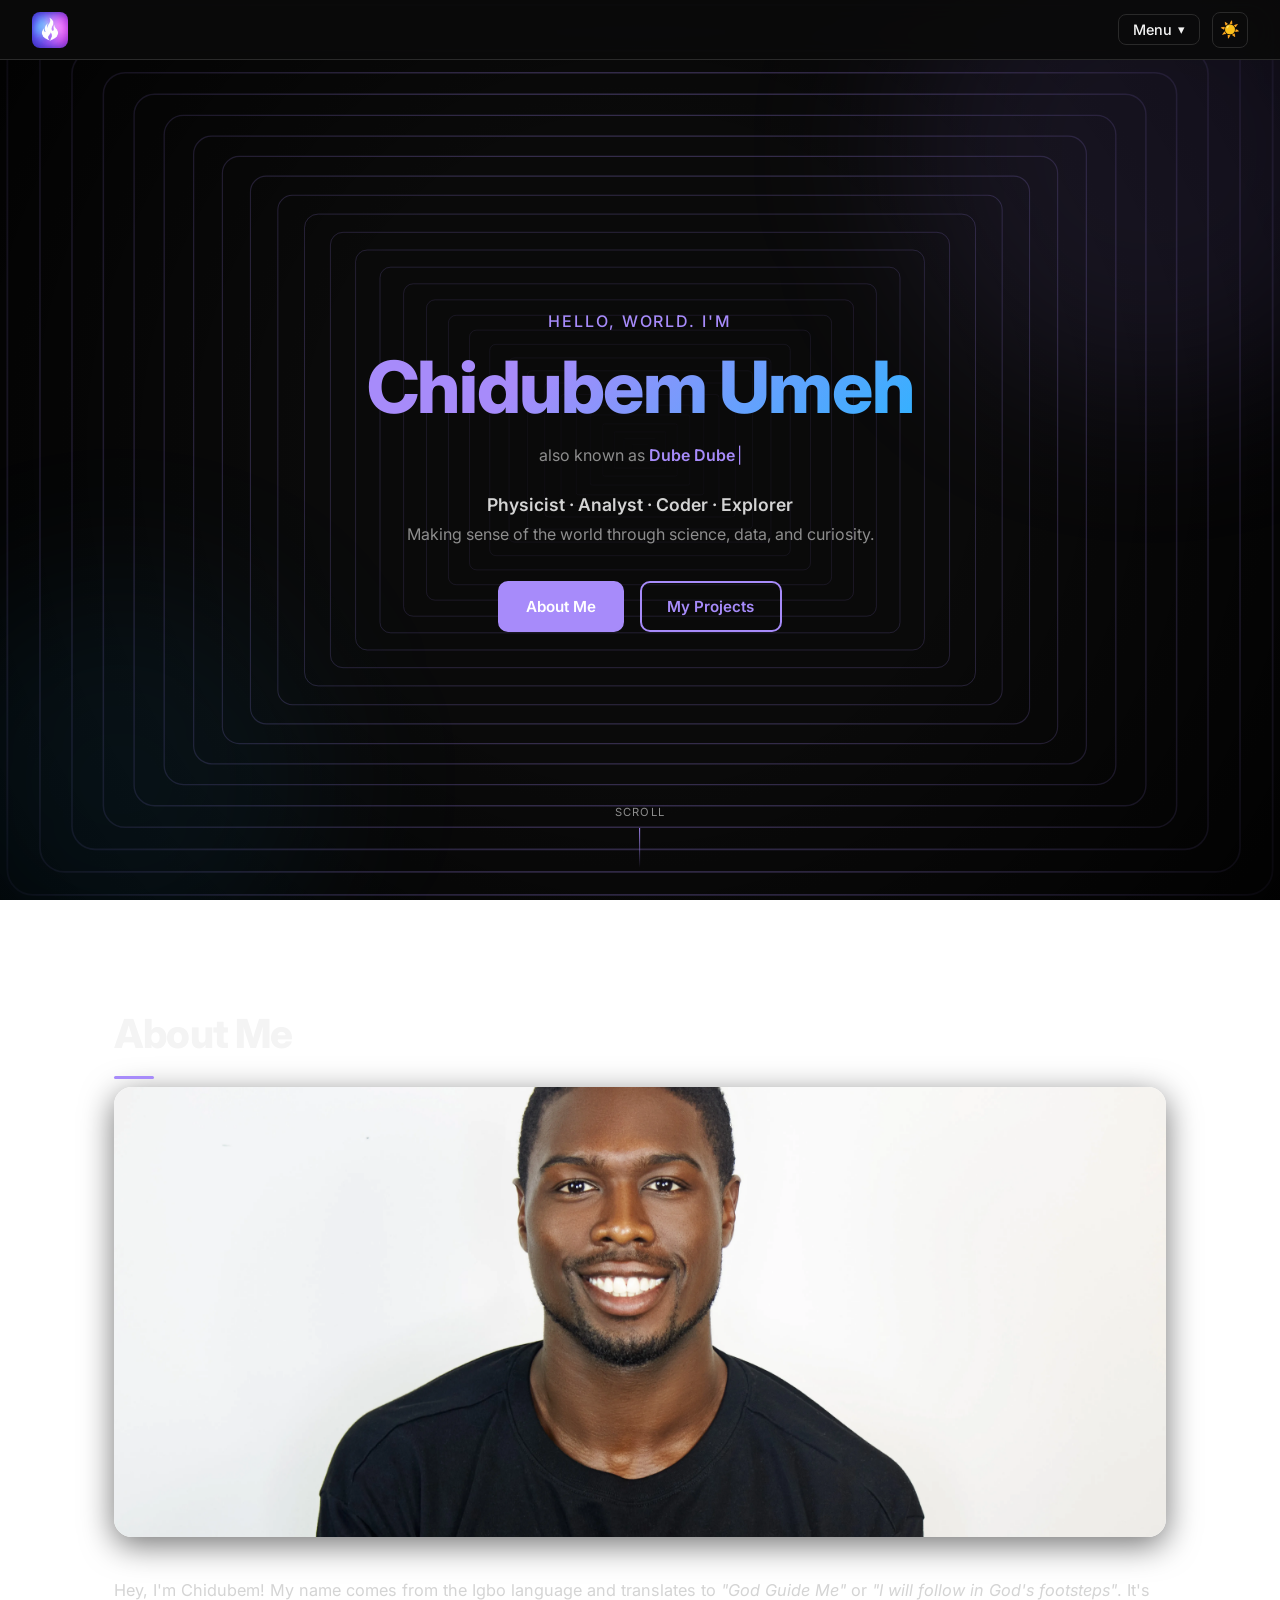
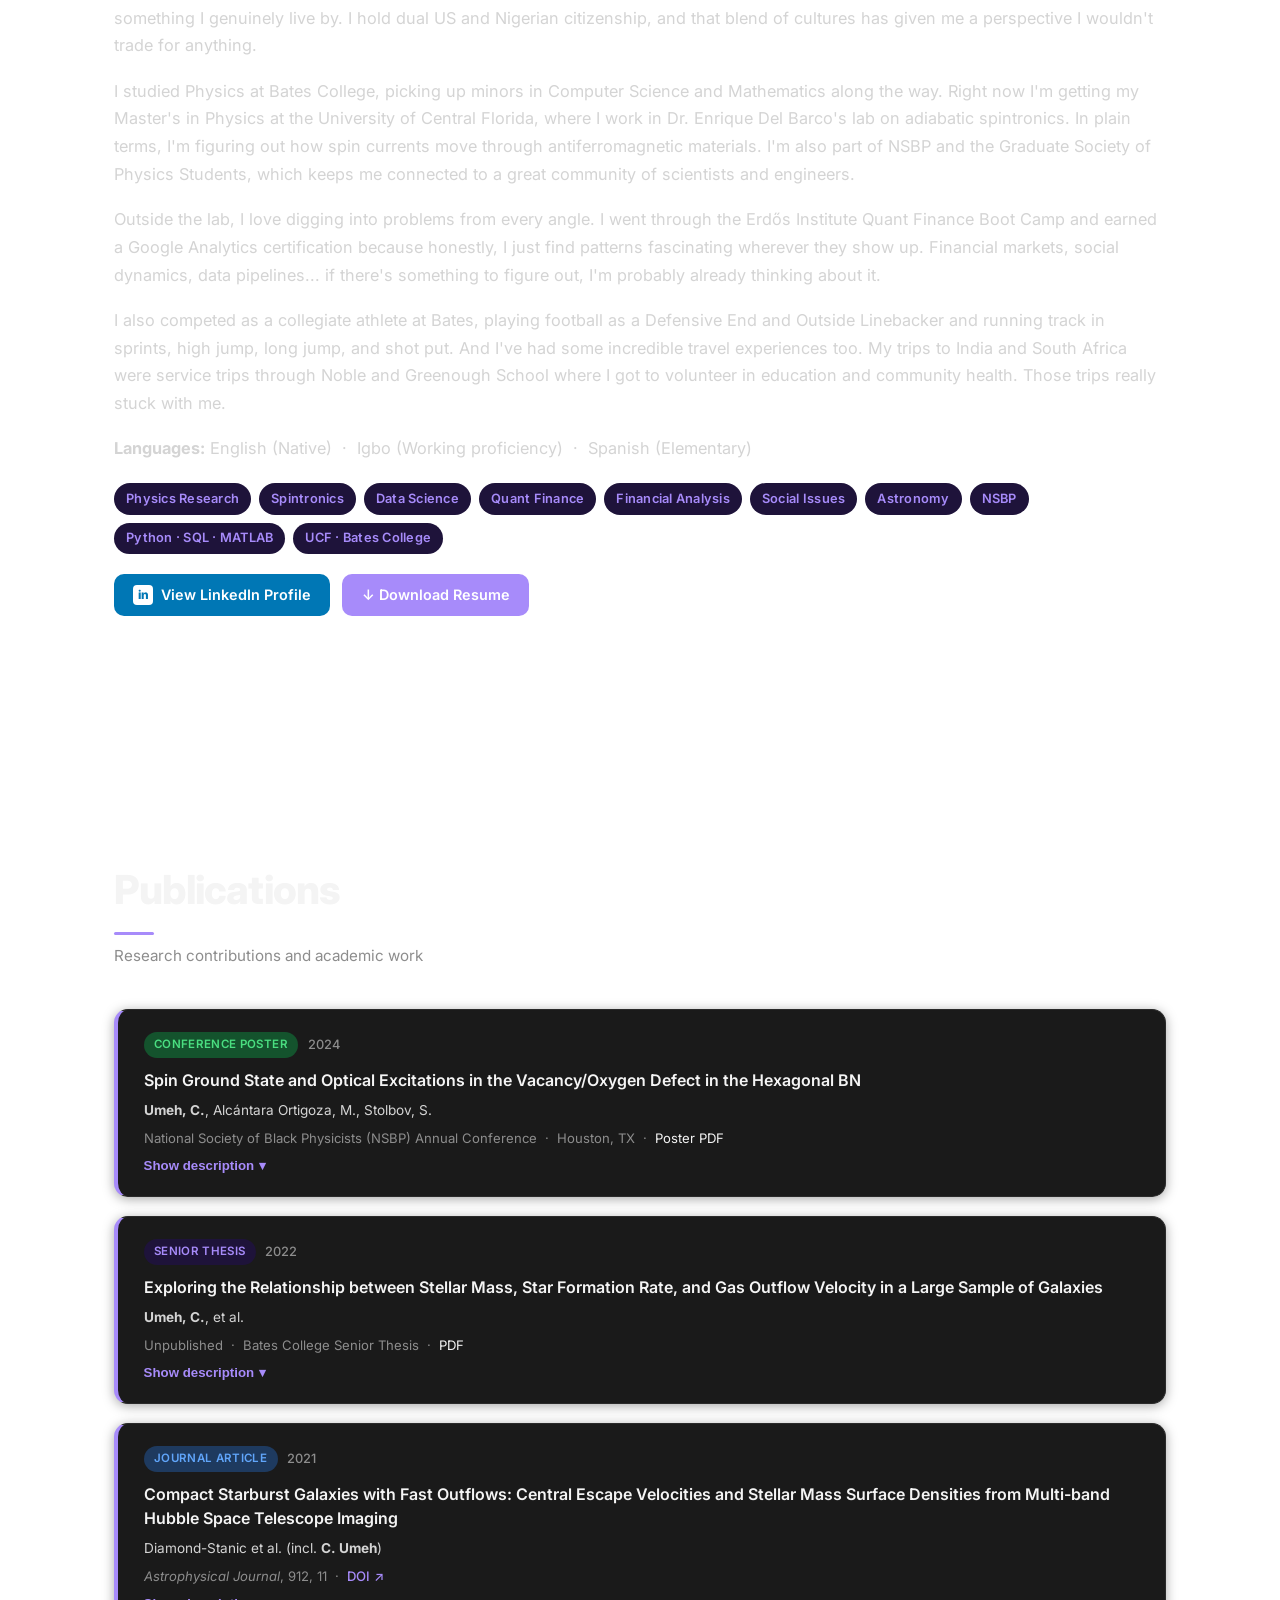
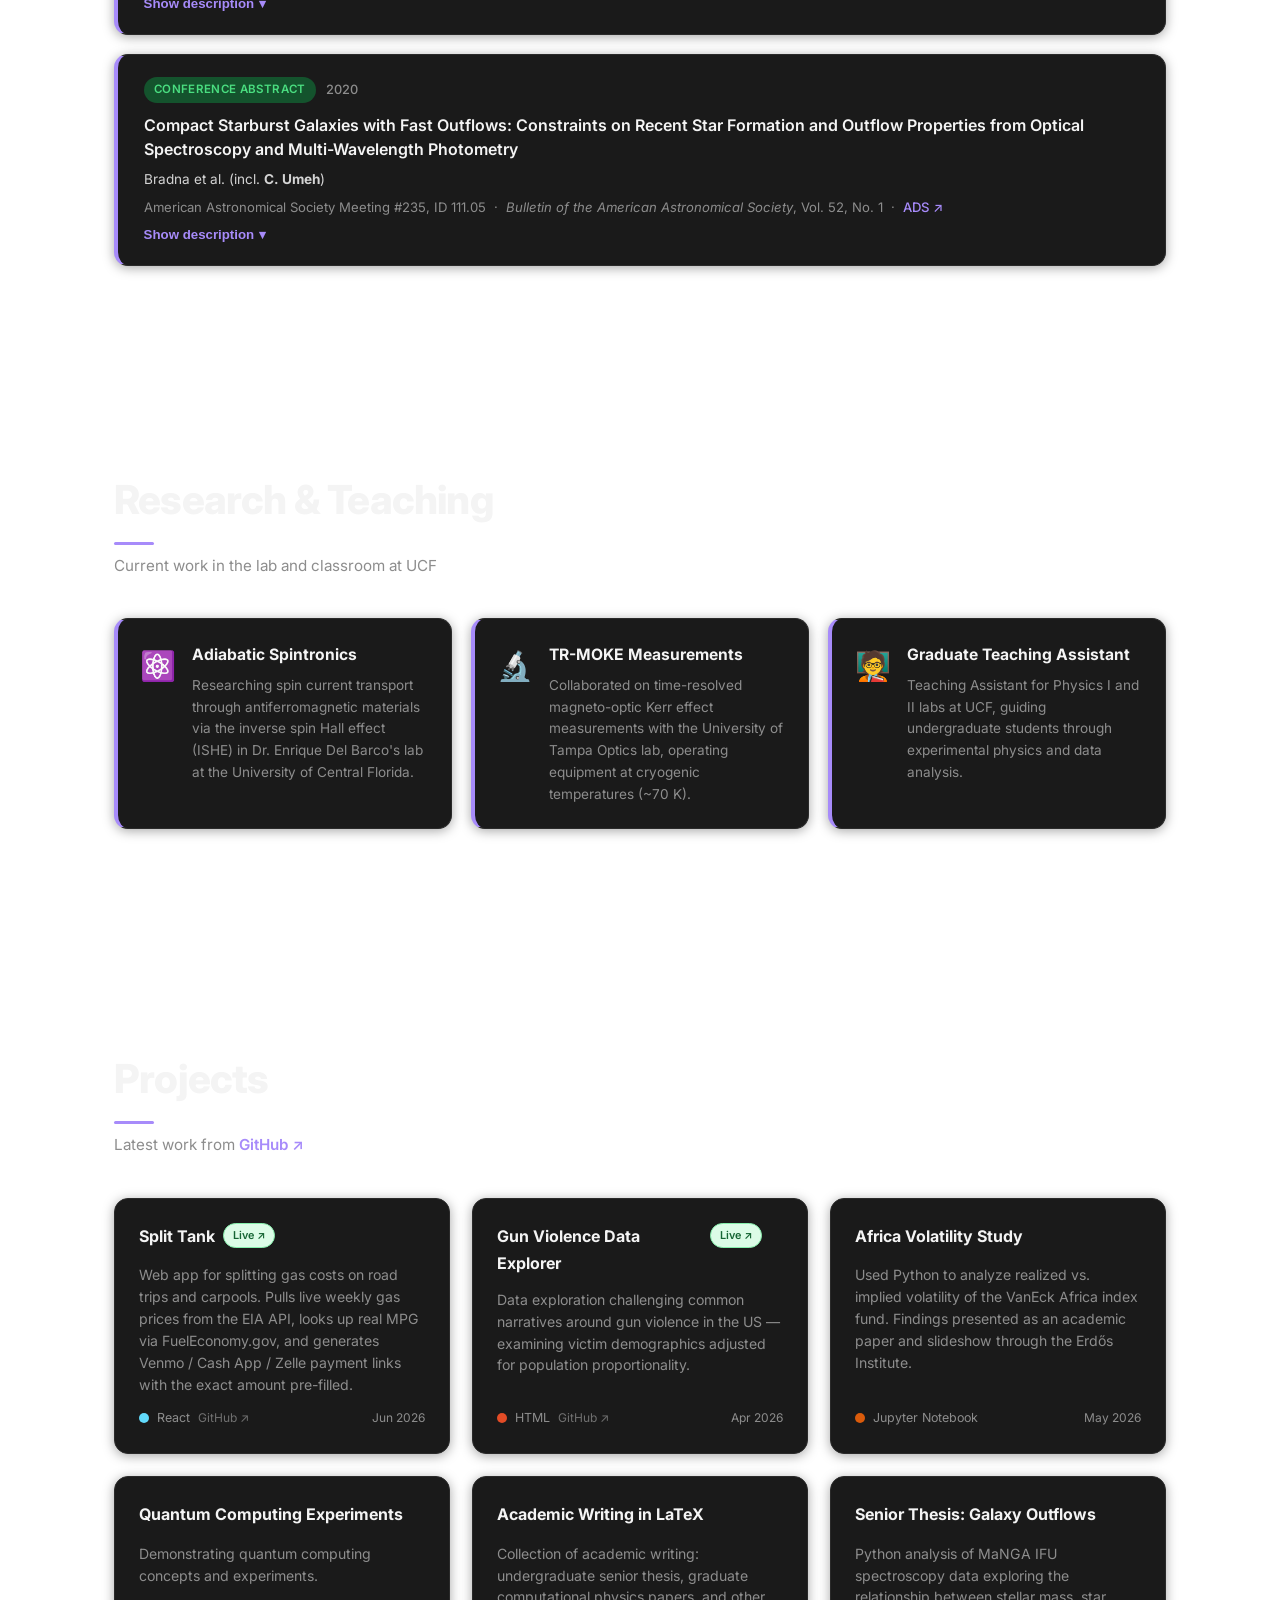
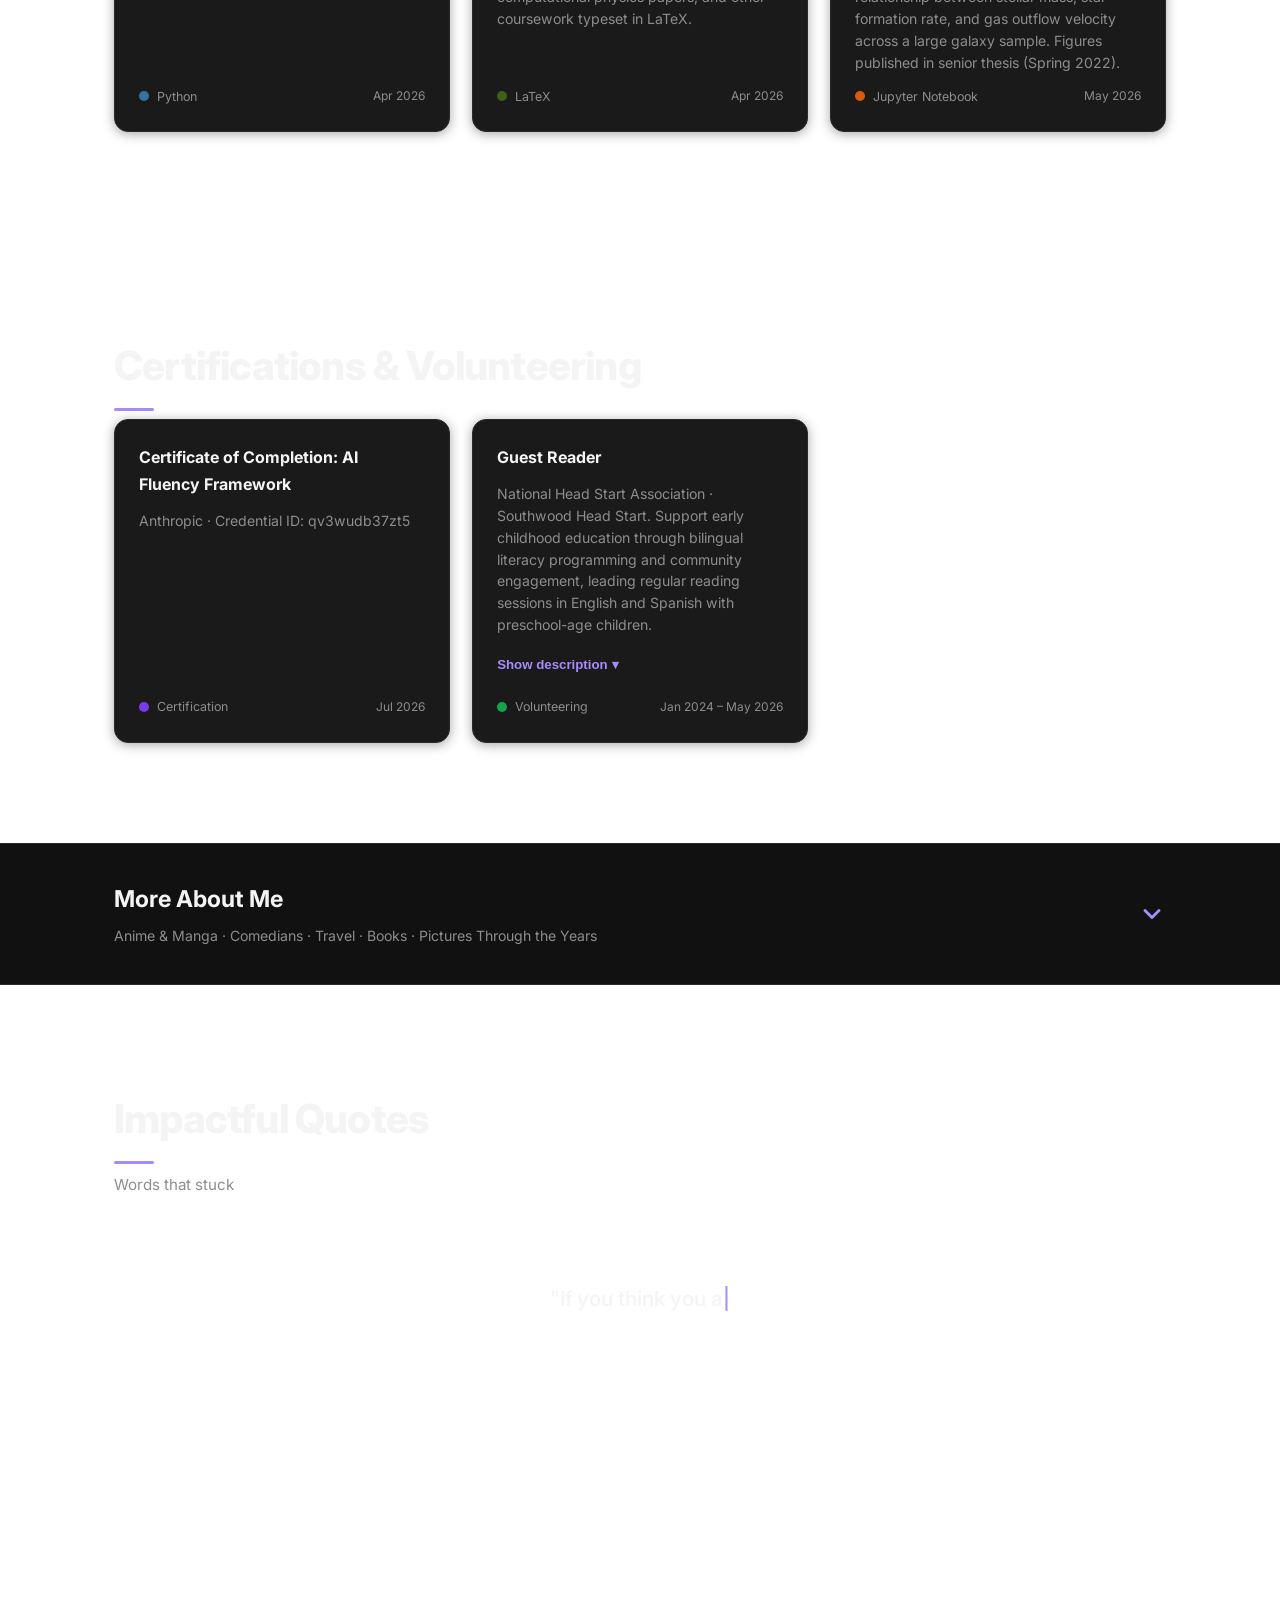
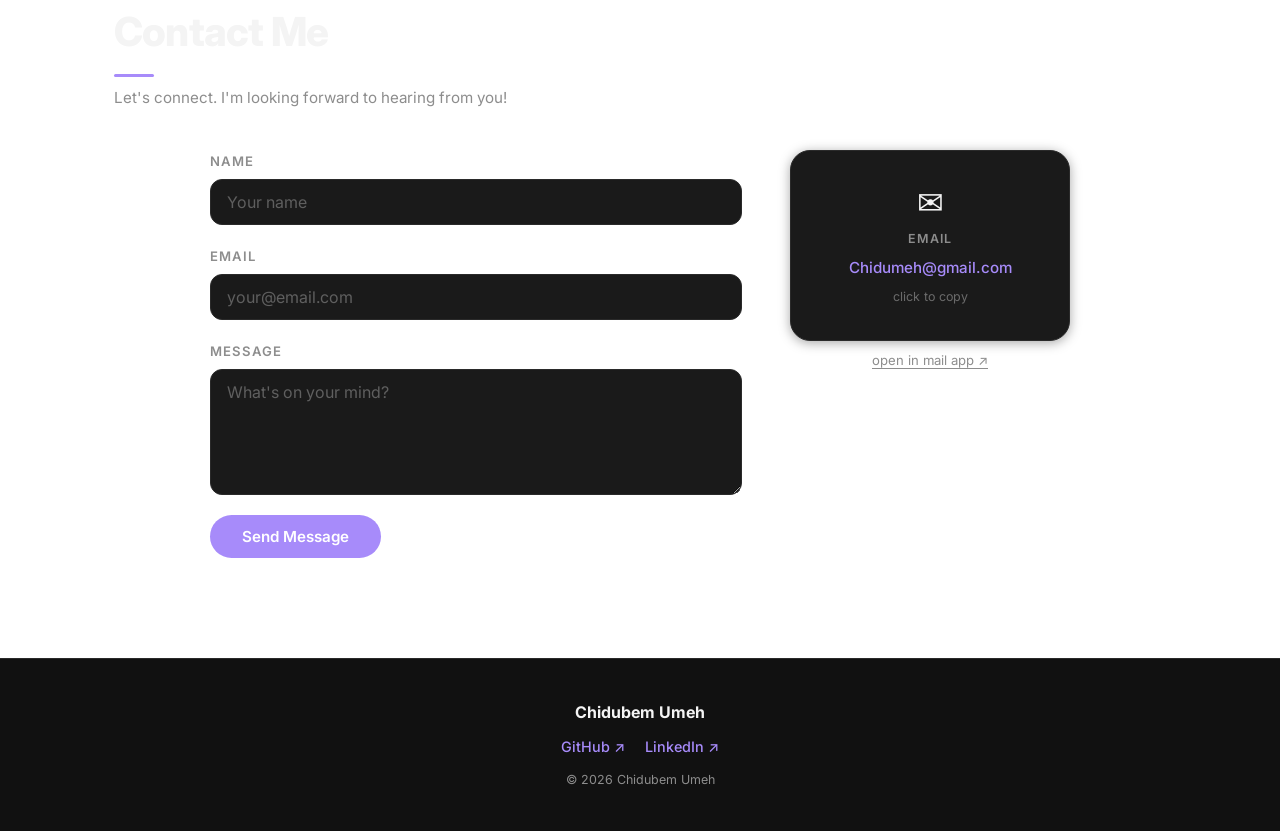
==== commit de414d9c: "Hyperlink AI Fluency Framework certification to Skilljar verification Co-Authored-By: Claude Sonnet " ====
--- a/index.html
+++ b/index.html
@@ -446,9 +446,10 @@
       <h2 class="section-title">Certifications &amp; Volunteering</h2>
 
       <div class="projects-grid">
-        <div class="project-card">
+        <a class="project-card" href="https://verify.skilljar.com/c/qv3wudb37zt5" target="_blank" rel="noopener noreferrer">
           <div class="project-header">
             <span class="project-name">Certificate of Completion: AI Fluency Framework</span>
+            <span class="project-arrow">↗</span>
           </div>
           <p class="project-desc">Anthropic &middot; Credential ID: qv3wudb37zt5</p>
           <div class="project-footer">
@@ -456,7 +457,7 @@
             <span class="lang-name">Certification</span>
             <span class="project-updated">Jul 2026</span>
           </div>
-        </div>
+        </a>
 
         <div class="project-card">
           <div class="project-header">
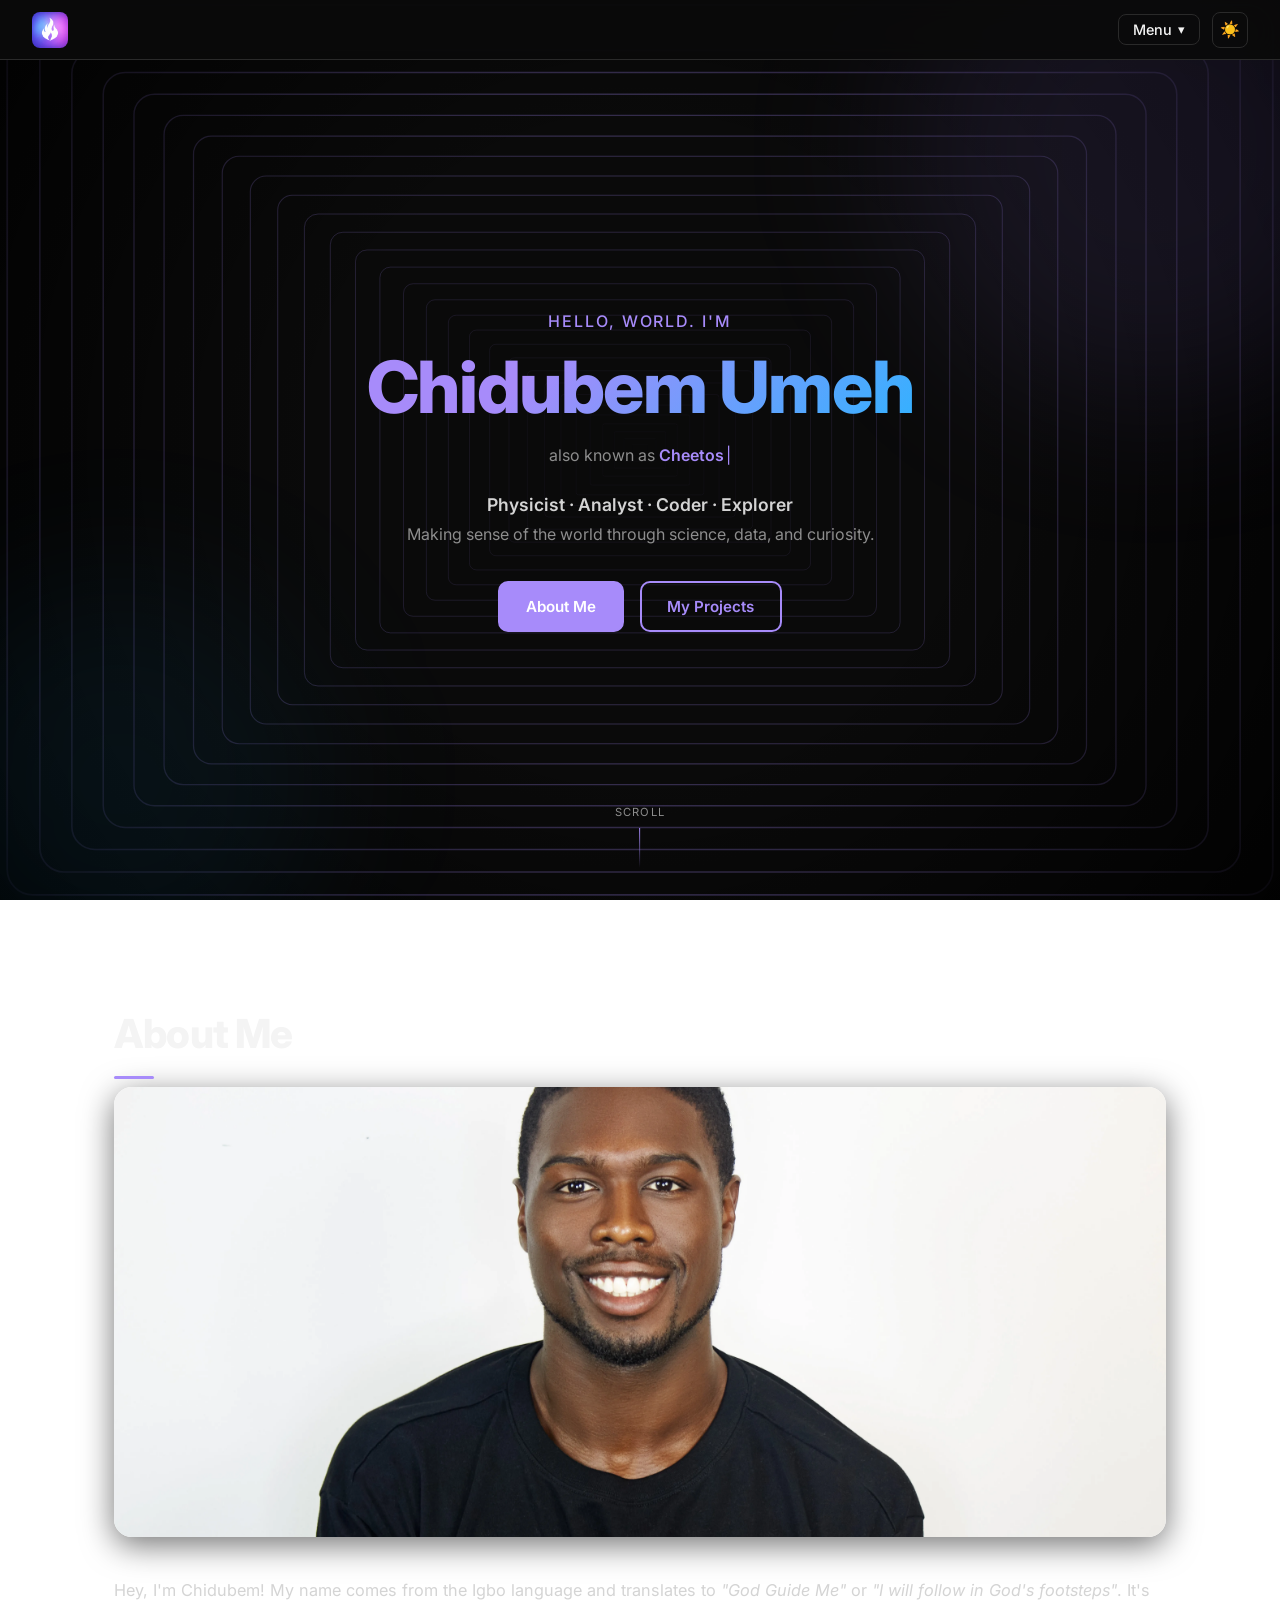
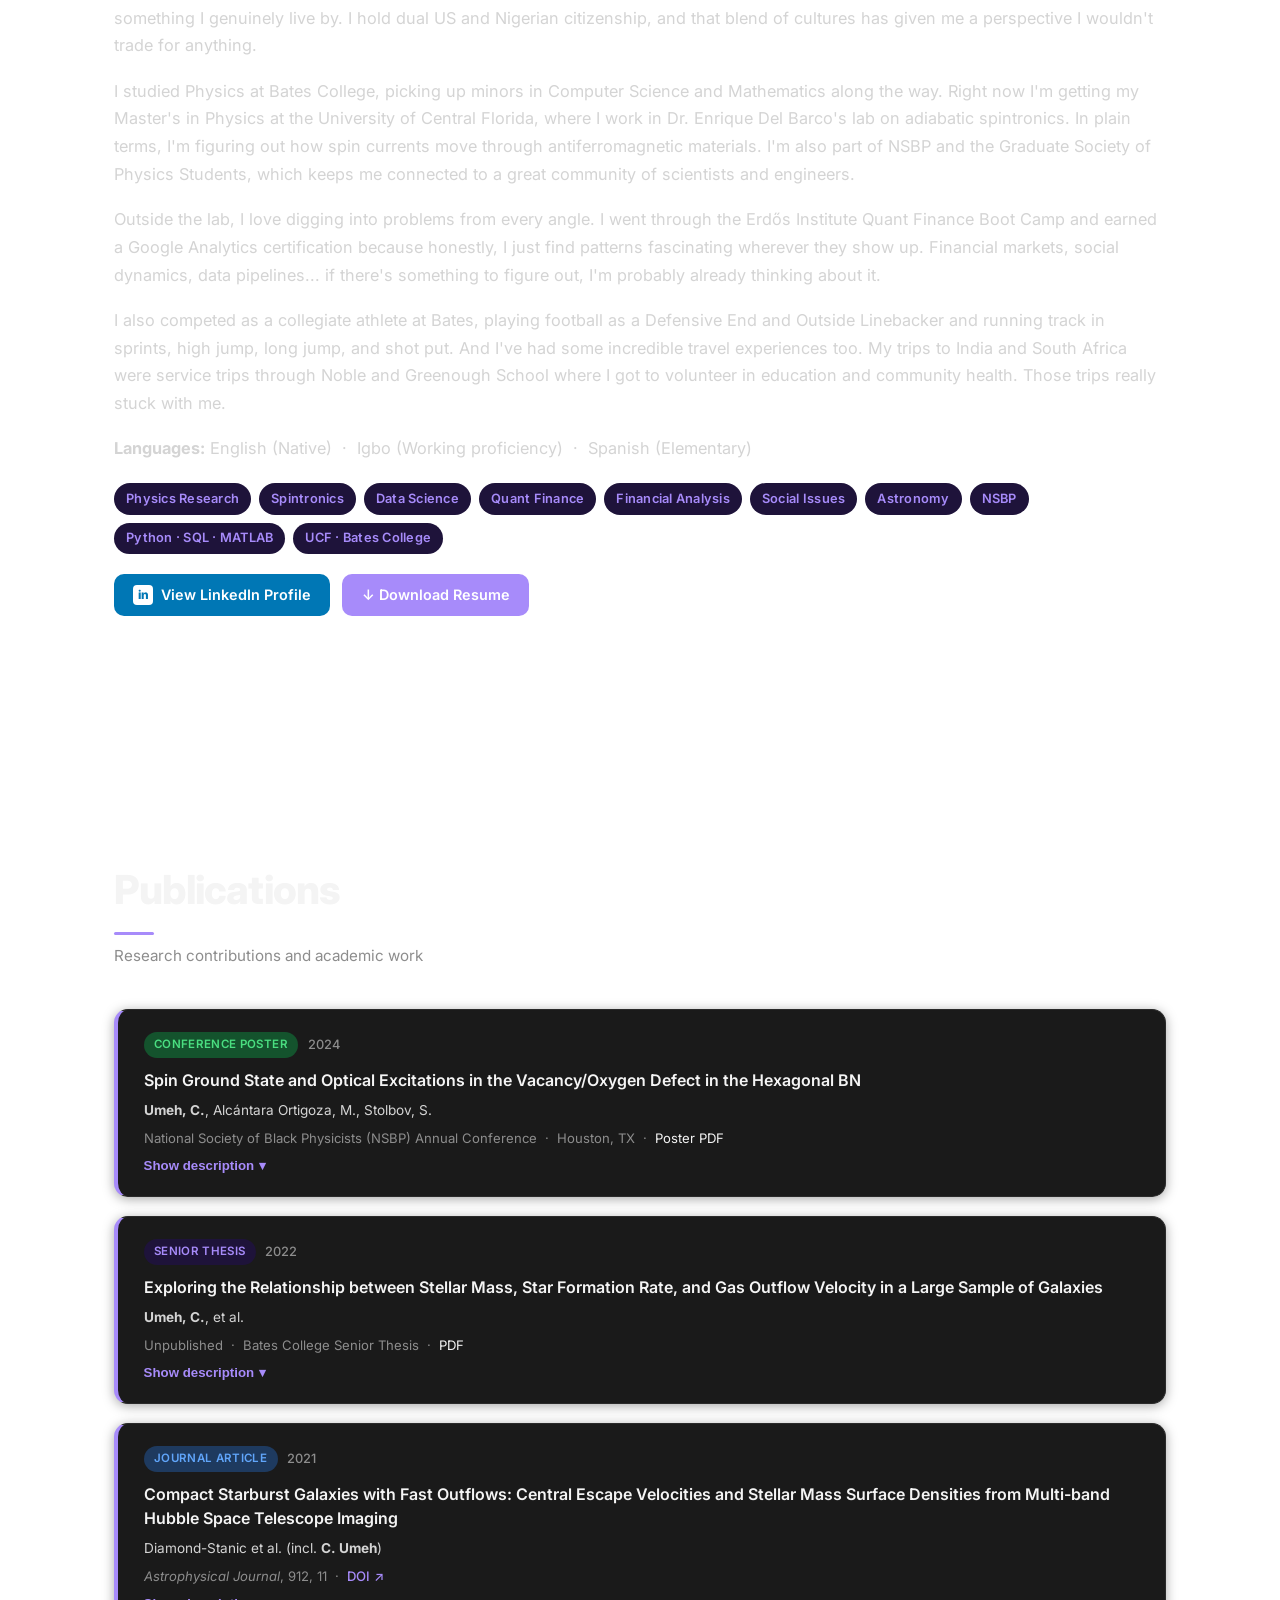
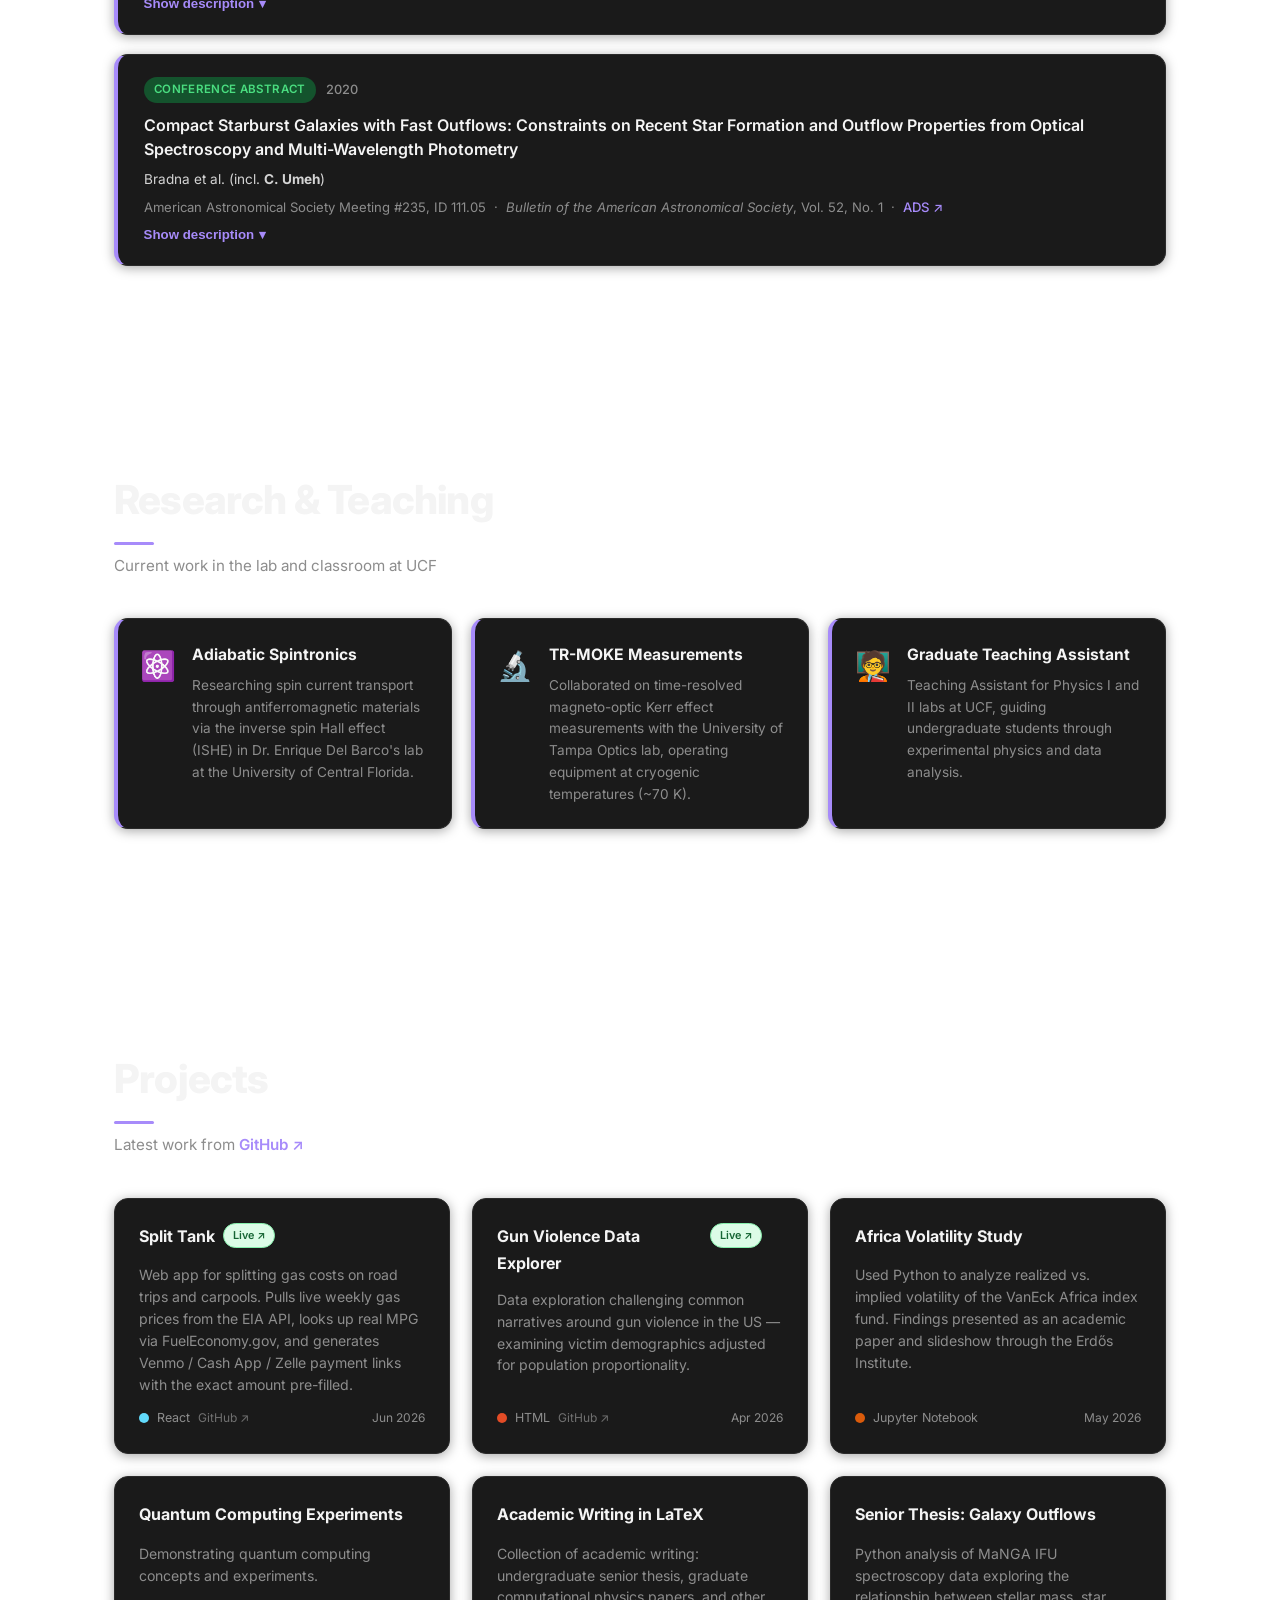
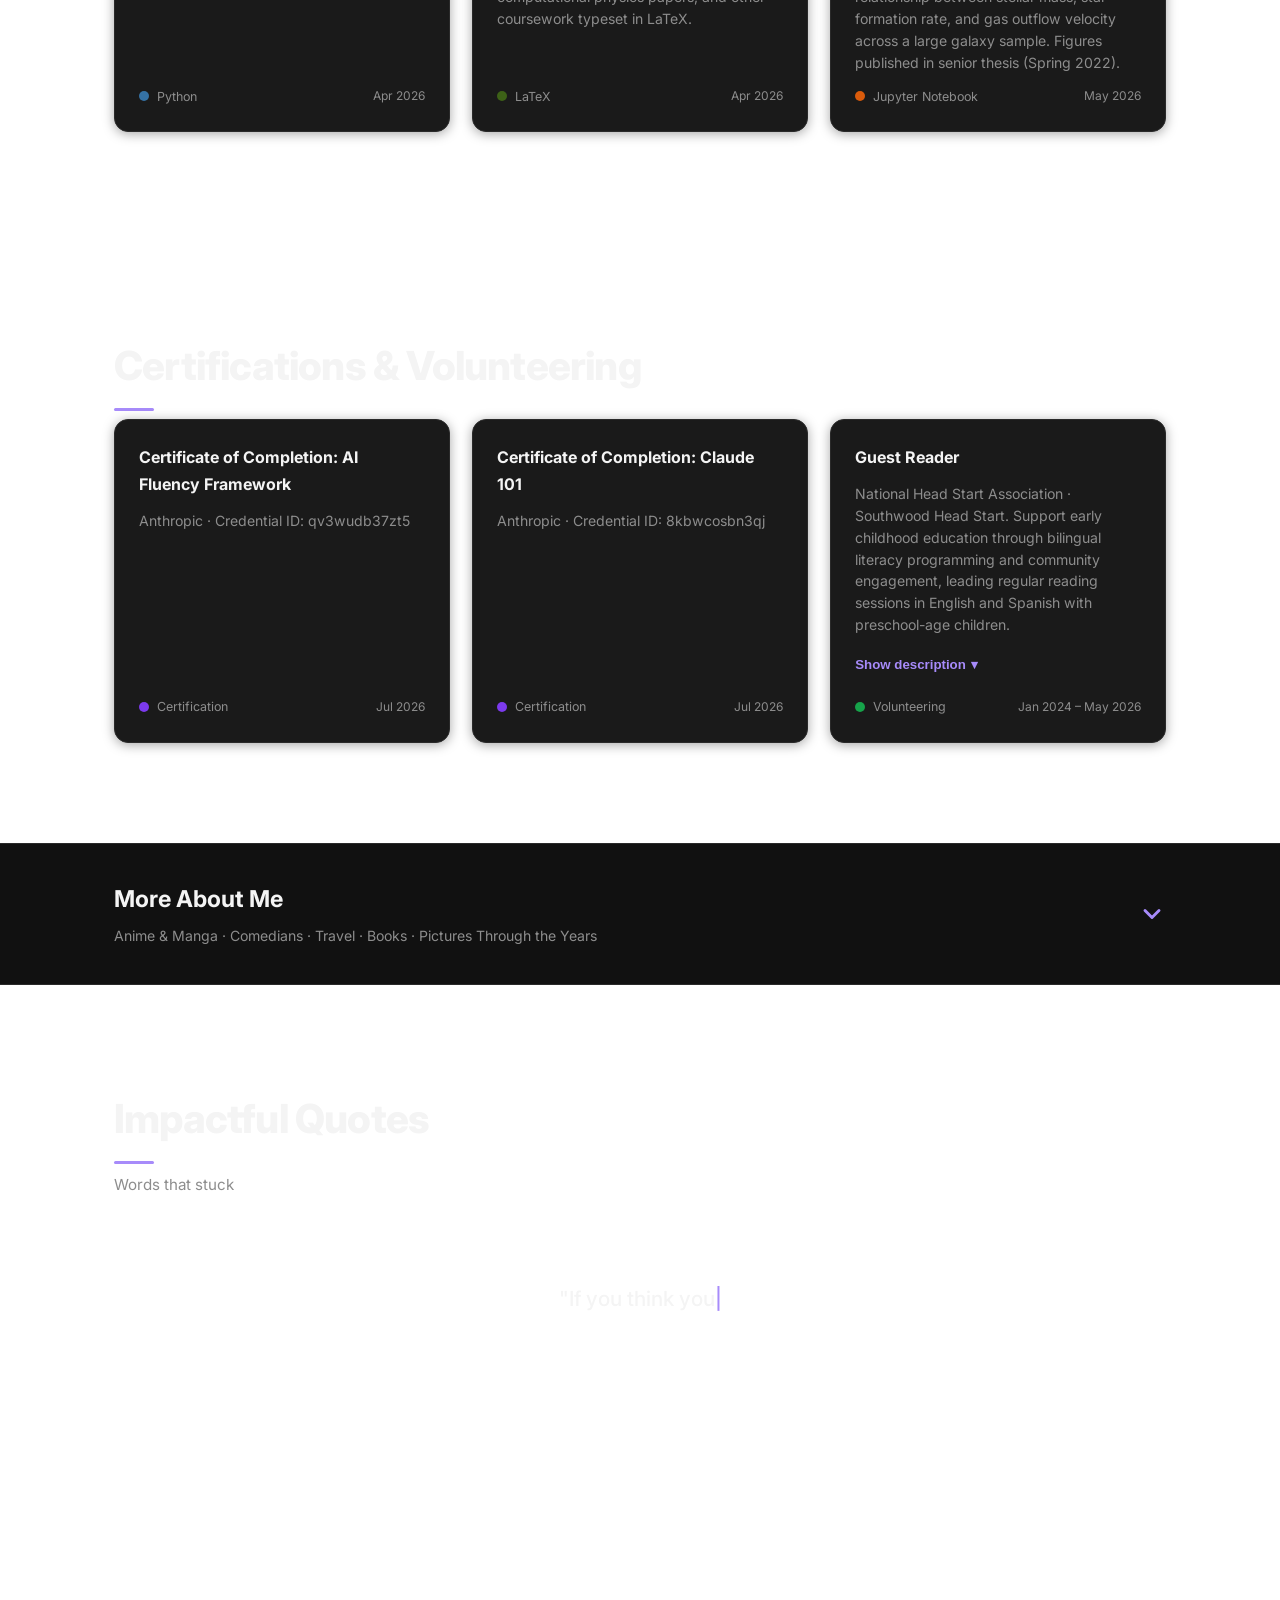
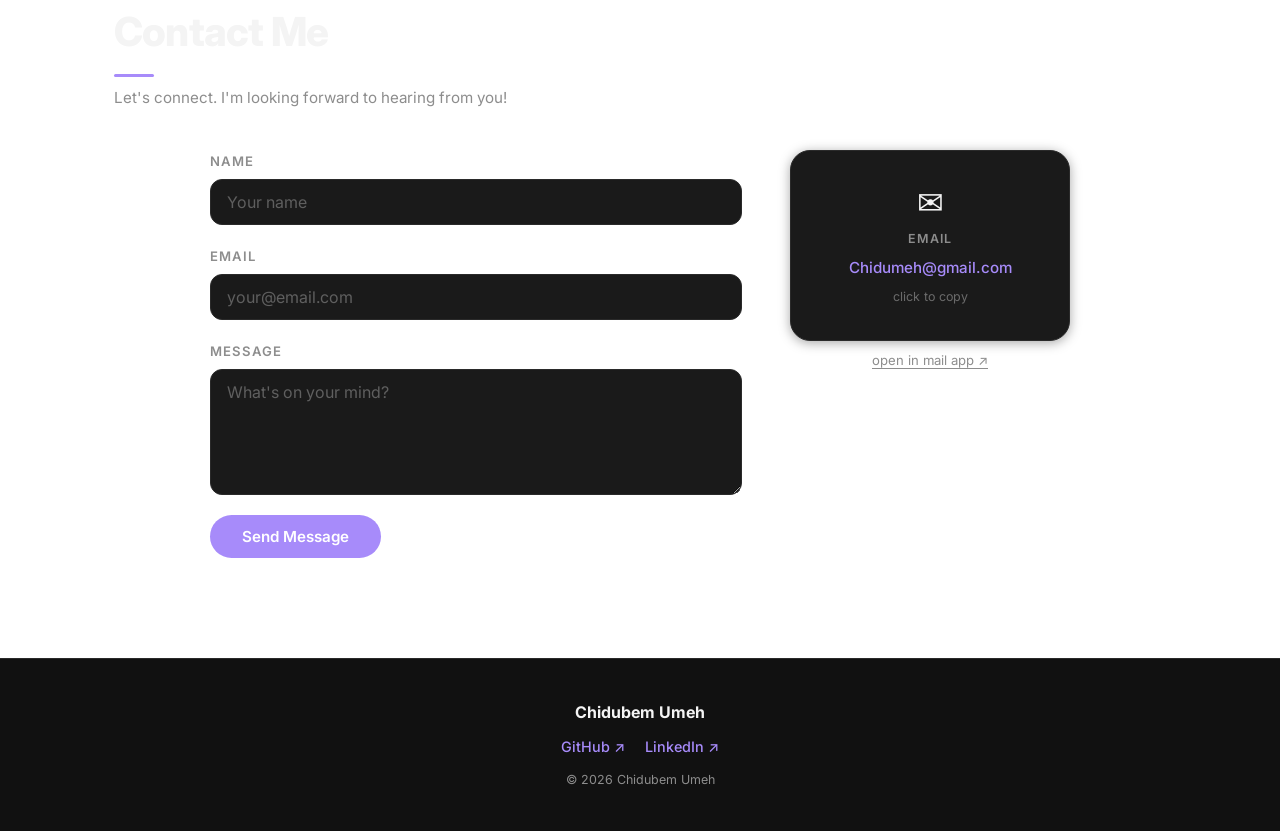
==== commit 5c789b77: "Add Claude 101 certification to Certifications section and resume Co-Authored-By: Claude Sonnet 5 <n" ====
--- a/index.html
+++ b/index.html
@@ -459,6 +459,19 @@
           </div>
         </a>
 
+        <a class="project-card" href="https://verify.skilljar.com/c/8kbwcosbn3qj" target="_blank" rel="noopener noreferrer">
+          <div class="project-header">
+            <span class="project-name">Certificate of Completion: Claude 101</span>
+            <span class="project-arrow">↗</span>
+          </div>
+          <p class="project-desc">Anthropic &middot; Credential ID: 8kbwcosbn3qj</p>
+          <div class="project-footer">
+            <span class="lang-dot lang-cert"></span>
+            <span class="lang-name">Certification</span>
+            <span class="project-updated">Jul 2026</span>
+          </div>
+        </a>
+
         <div class="project-card">
           <div class="project-header">
             <span class="project-name">Guest Reader</span>
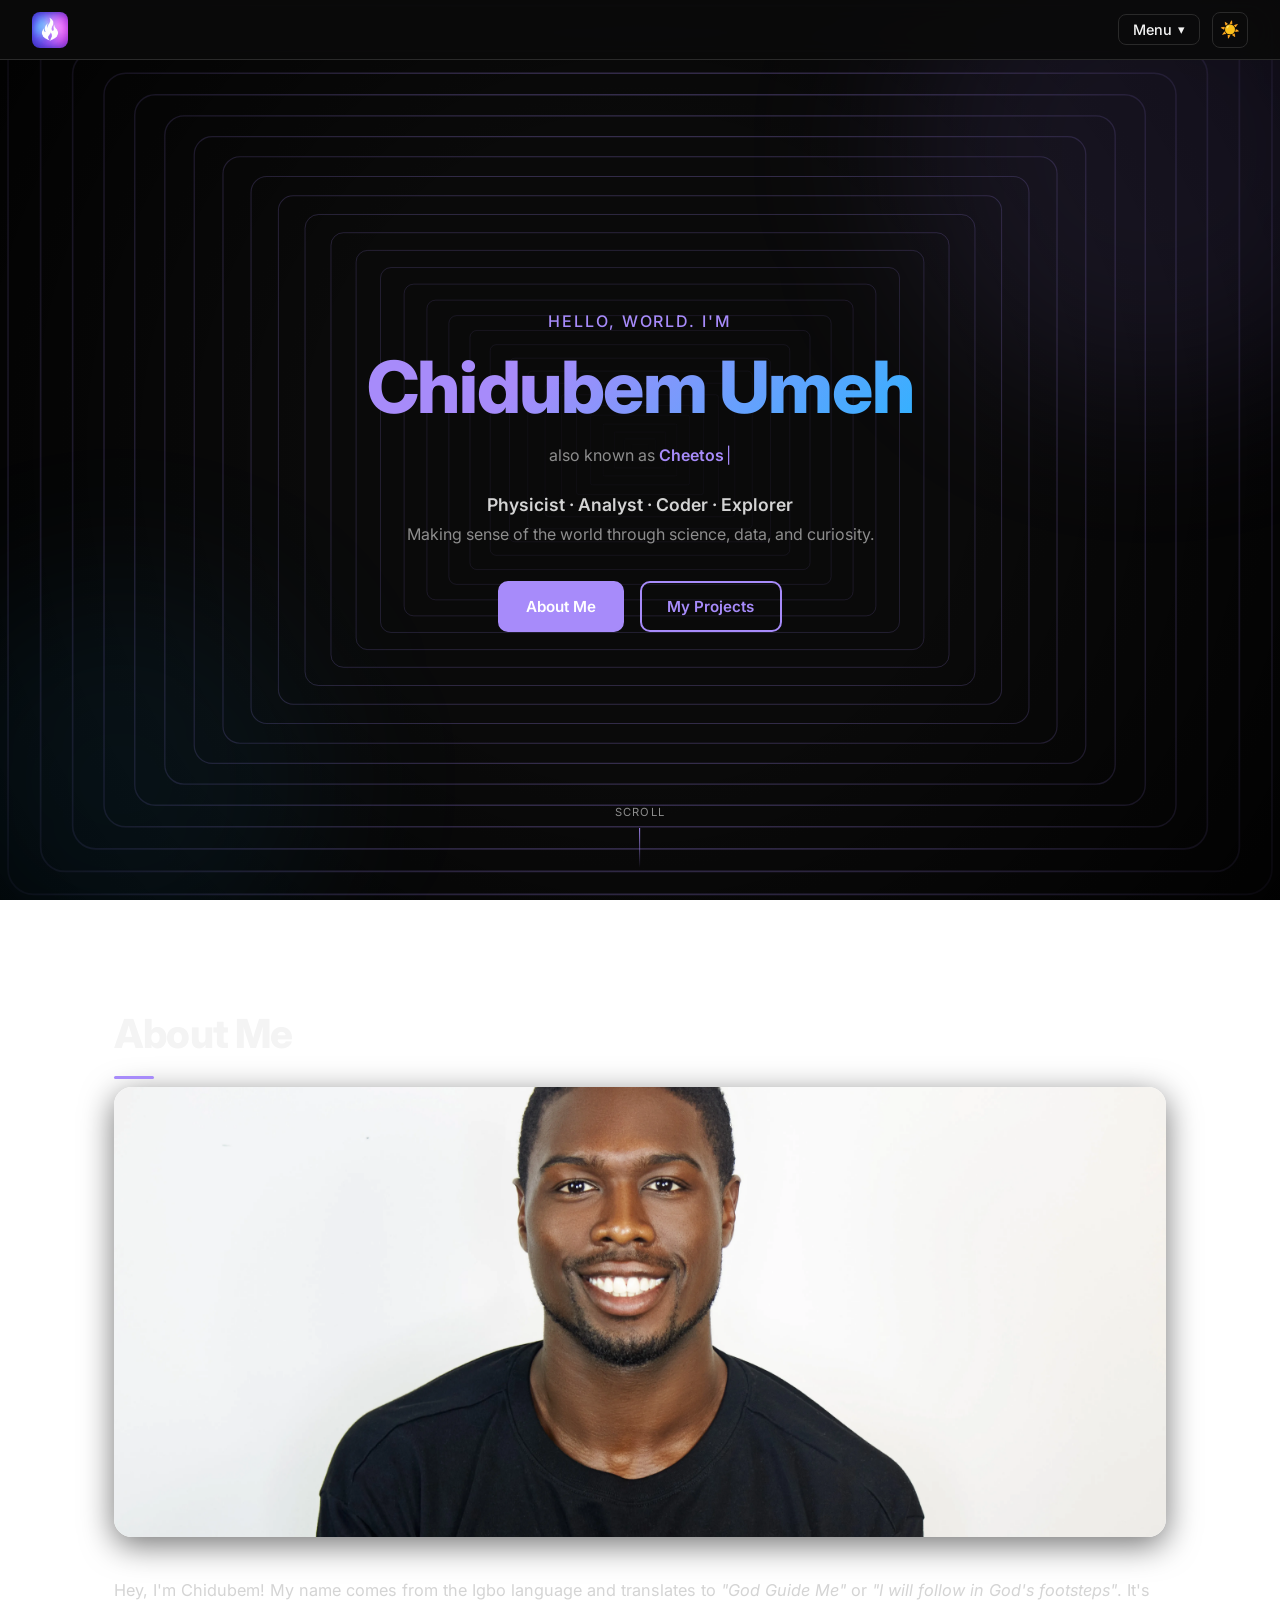
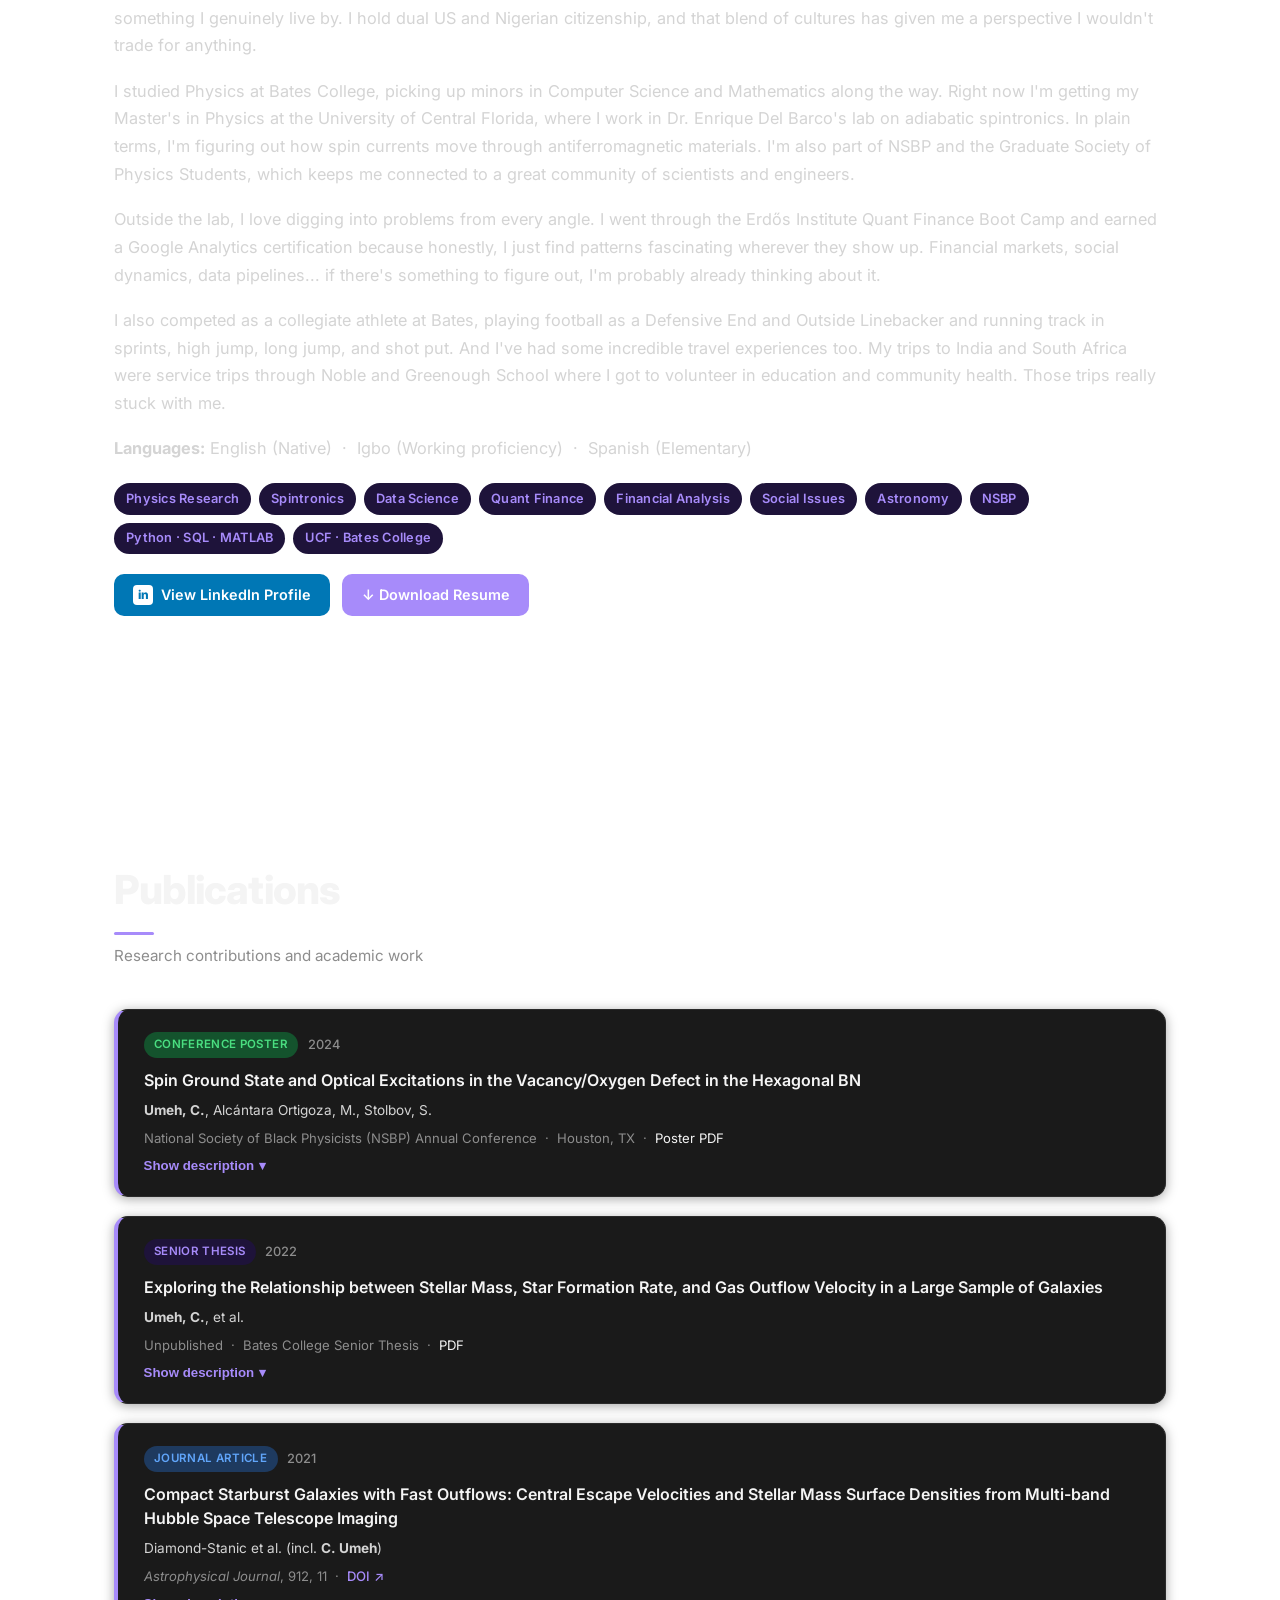
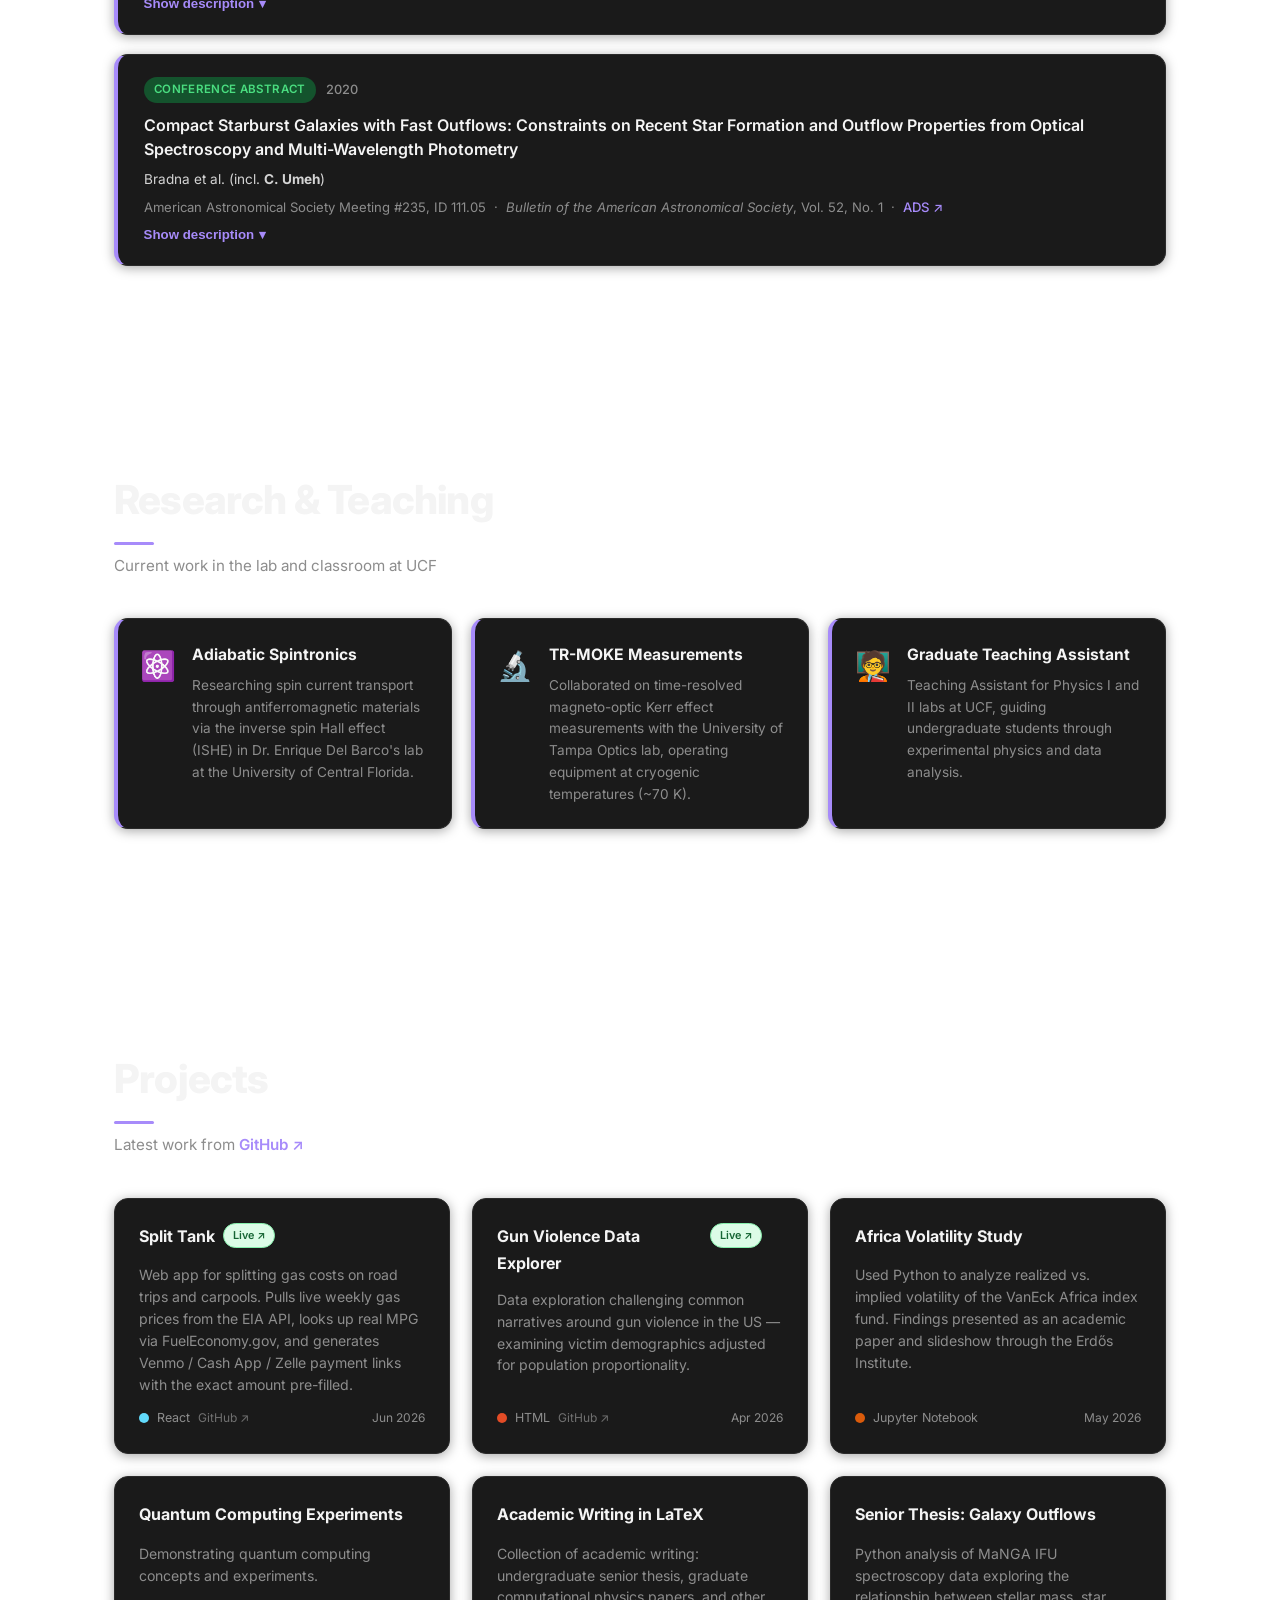
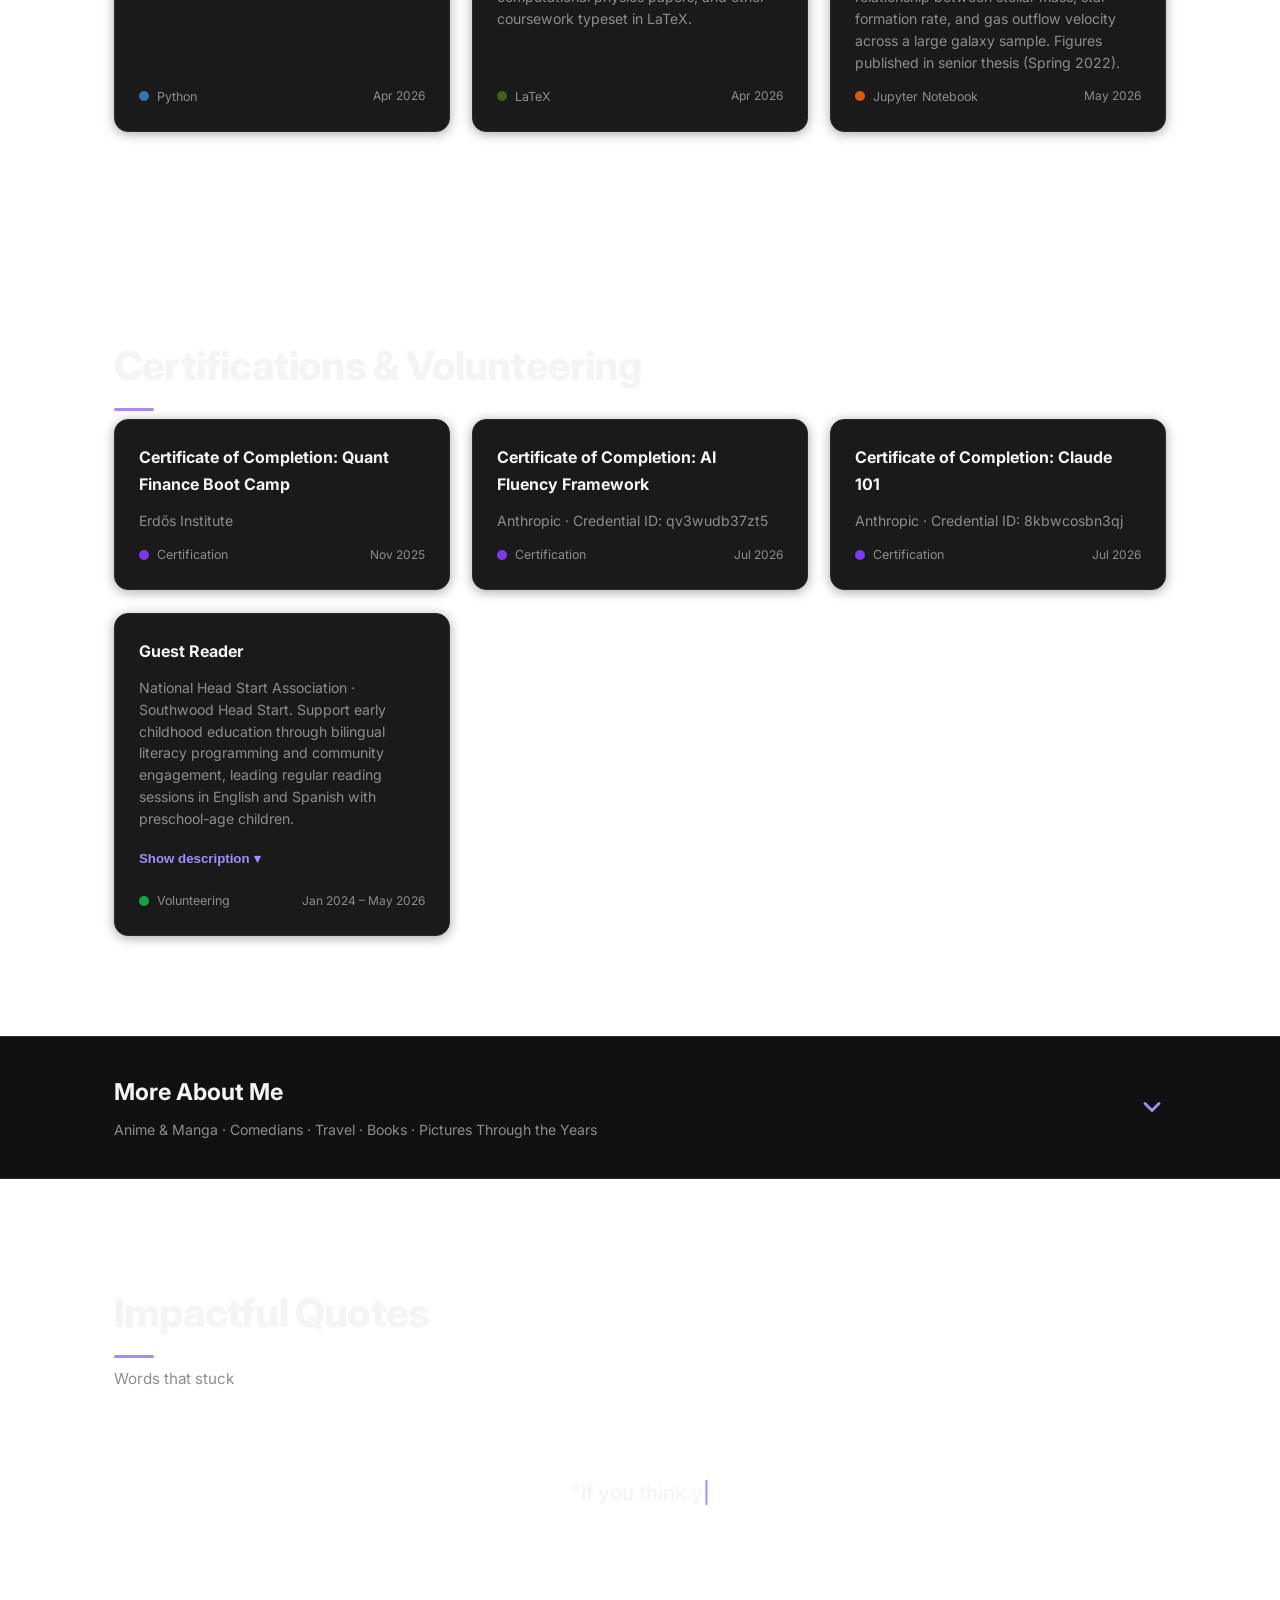
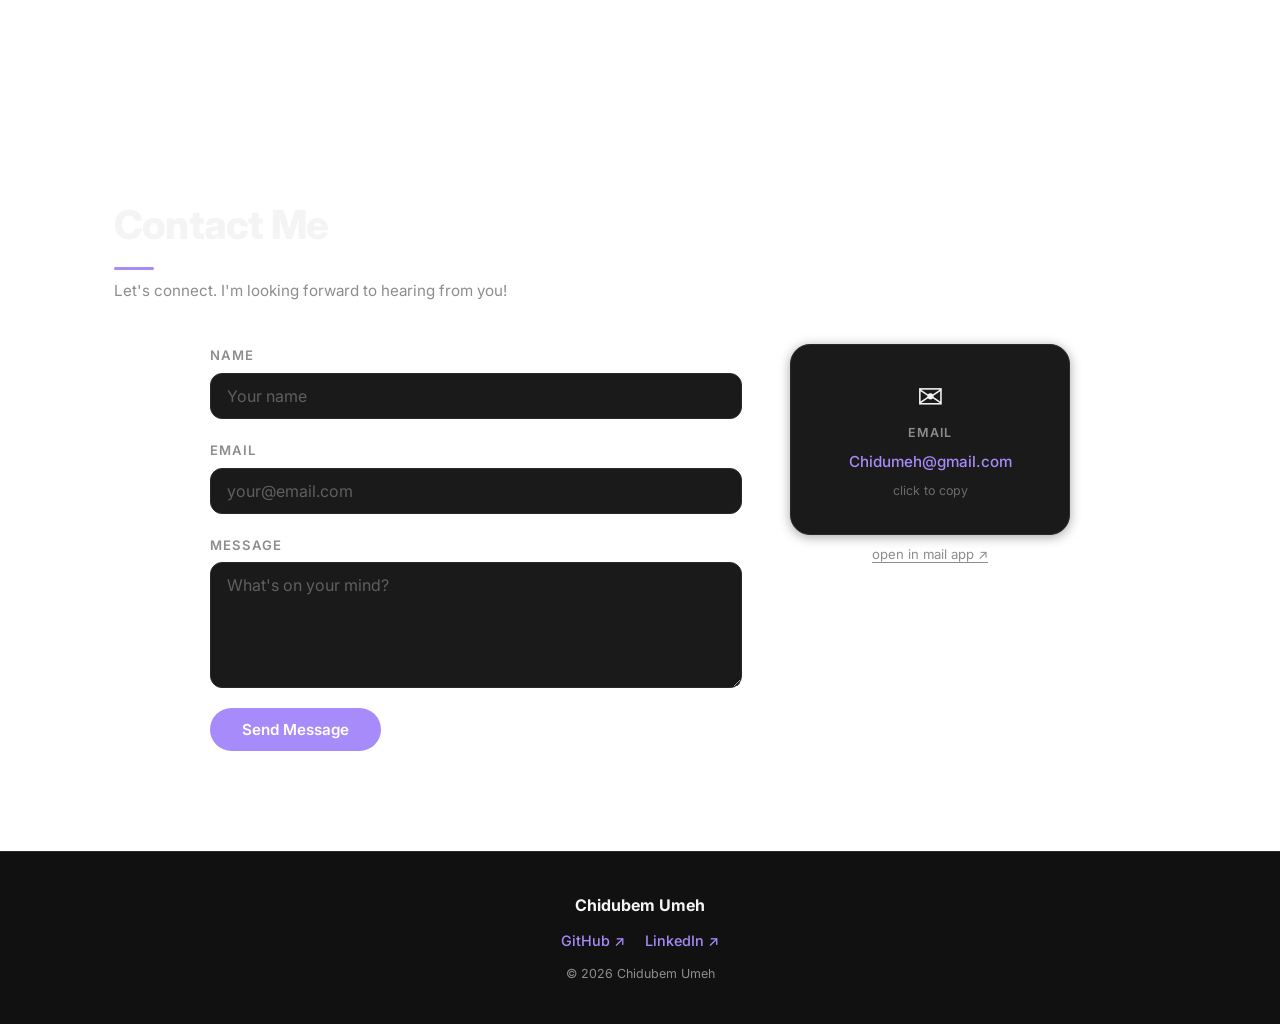
==== commit ee93cfaa: "Add featured Erdos Institute Quant Finance Boot Camp certification Co-Authored-By: Claude Sonnet 5 <" ====
--- a/index.html
+++ b/index.html
@@ -446,6 +446,19 @@
       <h2 class="section-title">Certifications &amp; Volunteering</h2>
 
       <div class="projects-grid">
+        <a class="project-card" href="https://www.erdosinstitute.org/certificates/fall-2025/quant-finance-boot-camp/chidubem-umeh/f1225098-a47f-4058-aa18-20df860243f8" target="_blank" rel="noopener noreferrer">
+          <div class="project-header">
+            <span class="project-name">Certificate of Completion: Quant Finance Boot Camp</span>
+            <span class="project-arrow">↗</span>
+          </div>
+          <p class="project-desc">Erdős Institute</p>
+          <div class="project-footer">
+            <span class="lang-dot lang-cert"></span>
+            <span class="lang-name">Certification</span>
+            <span class="project-updated">Nov 2025</span>
+          </div>
+        </a>
+
         <a class="project-card" href="https://verify.skilljar.com/c/qv3wudb37zt5" target="_blank" rel="noopener noreferrer">
           <div class="project-header">
             <span class="project-name">Certificate of Completion: AI Fluency Framework</span>
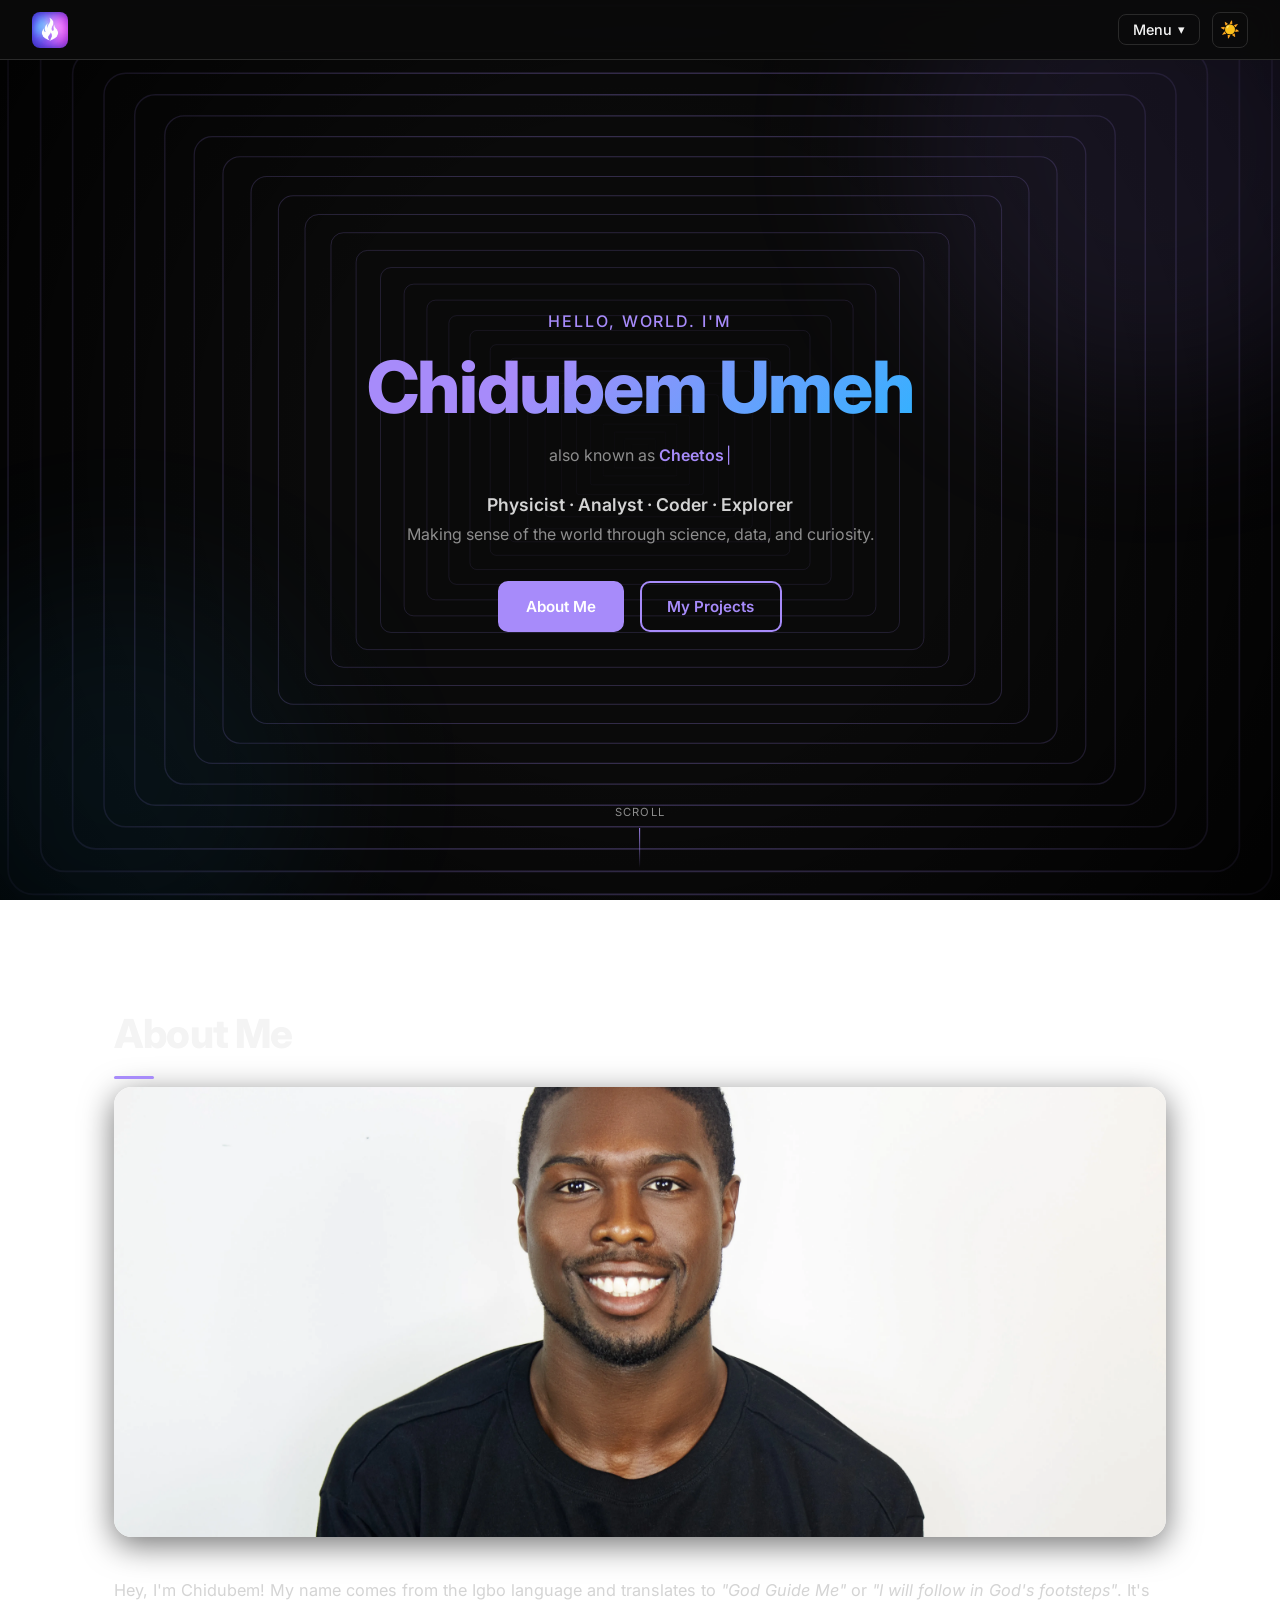
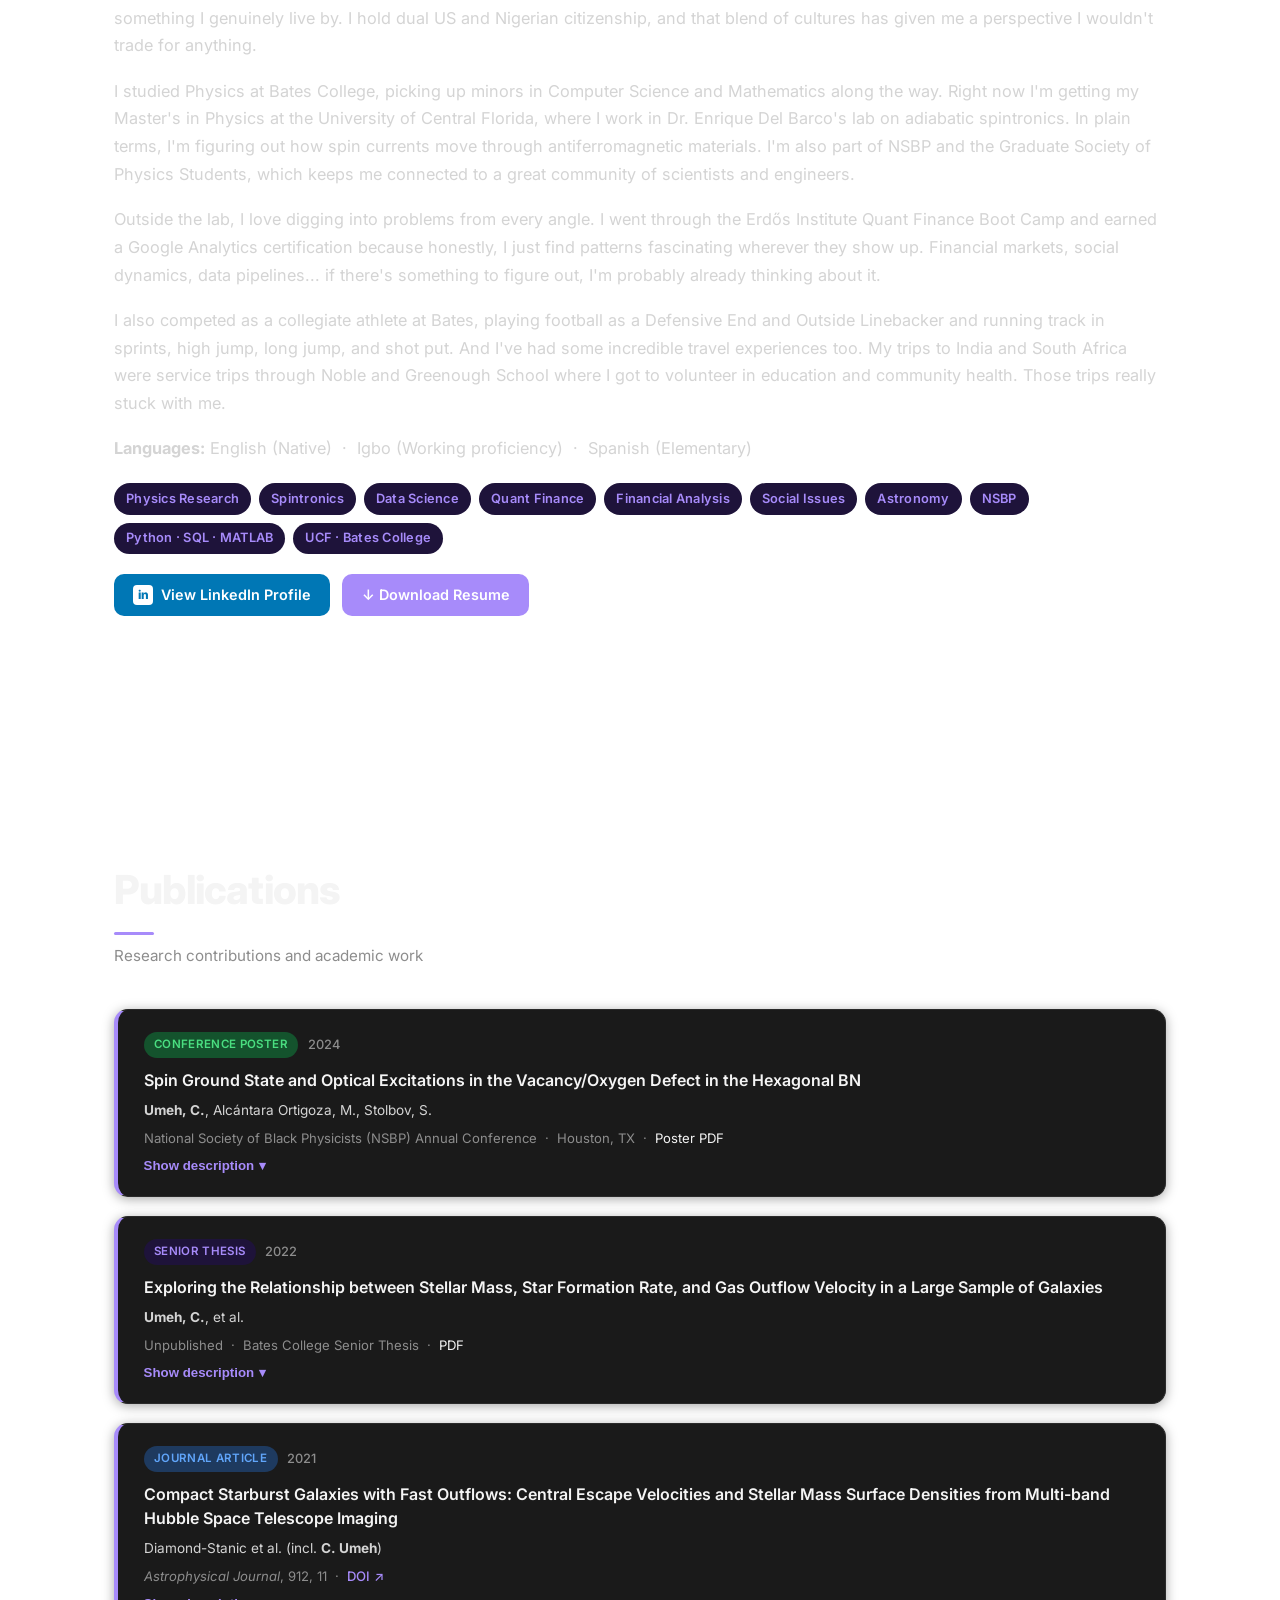
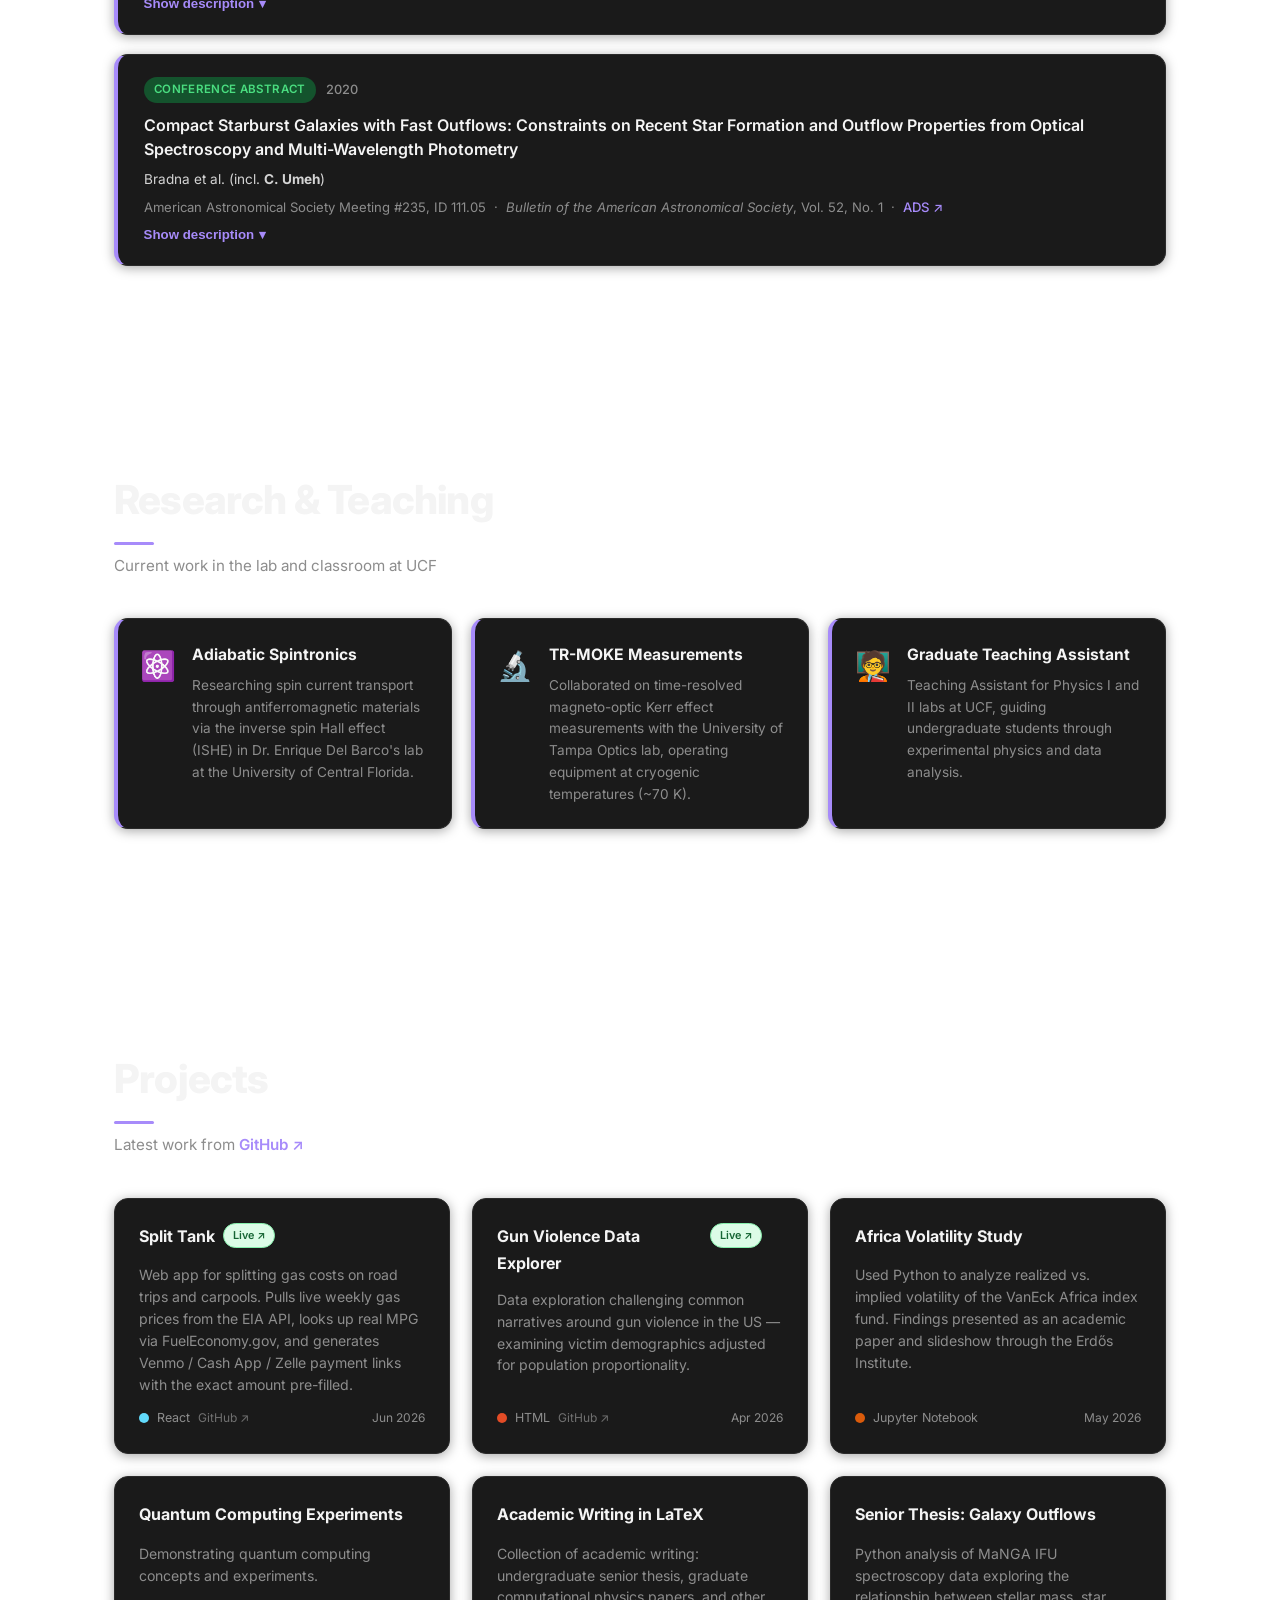
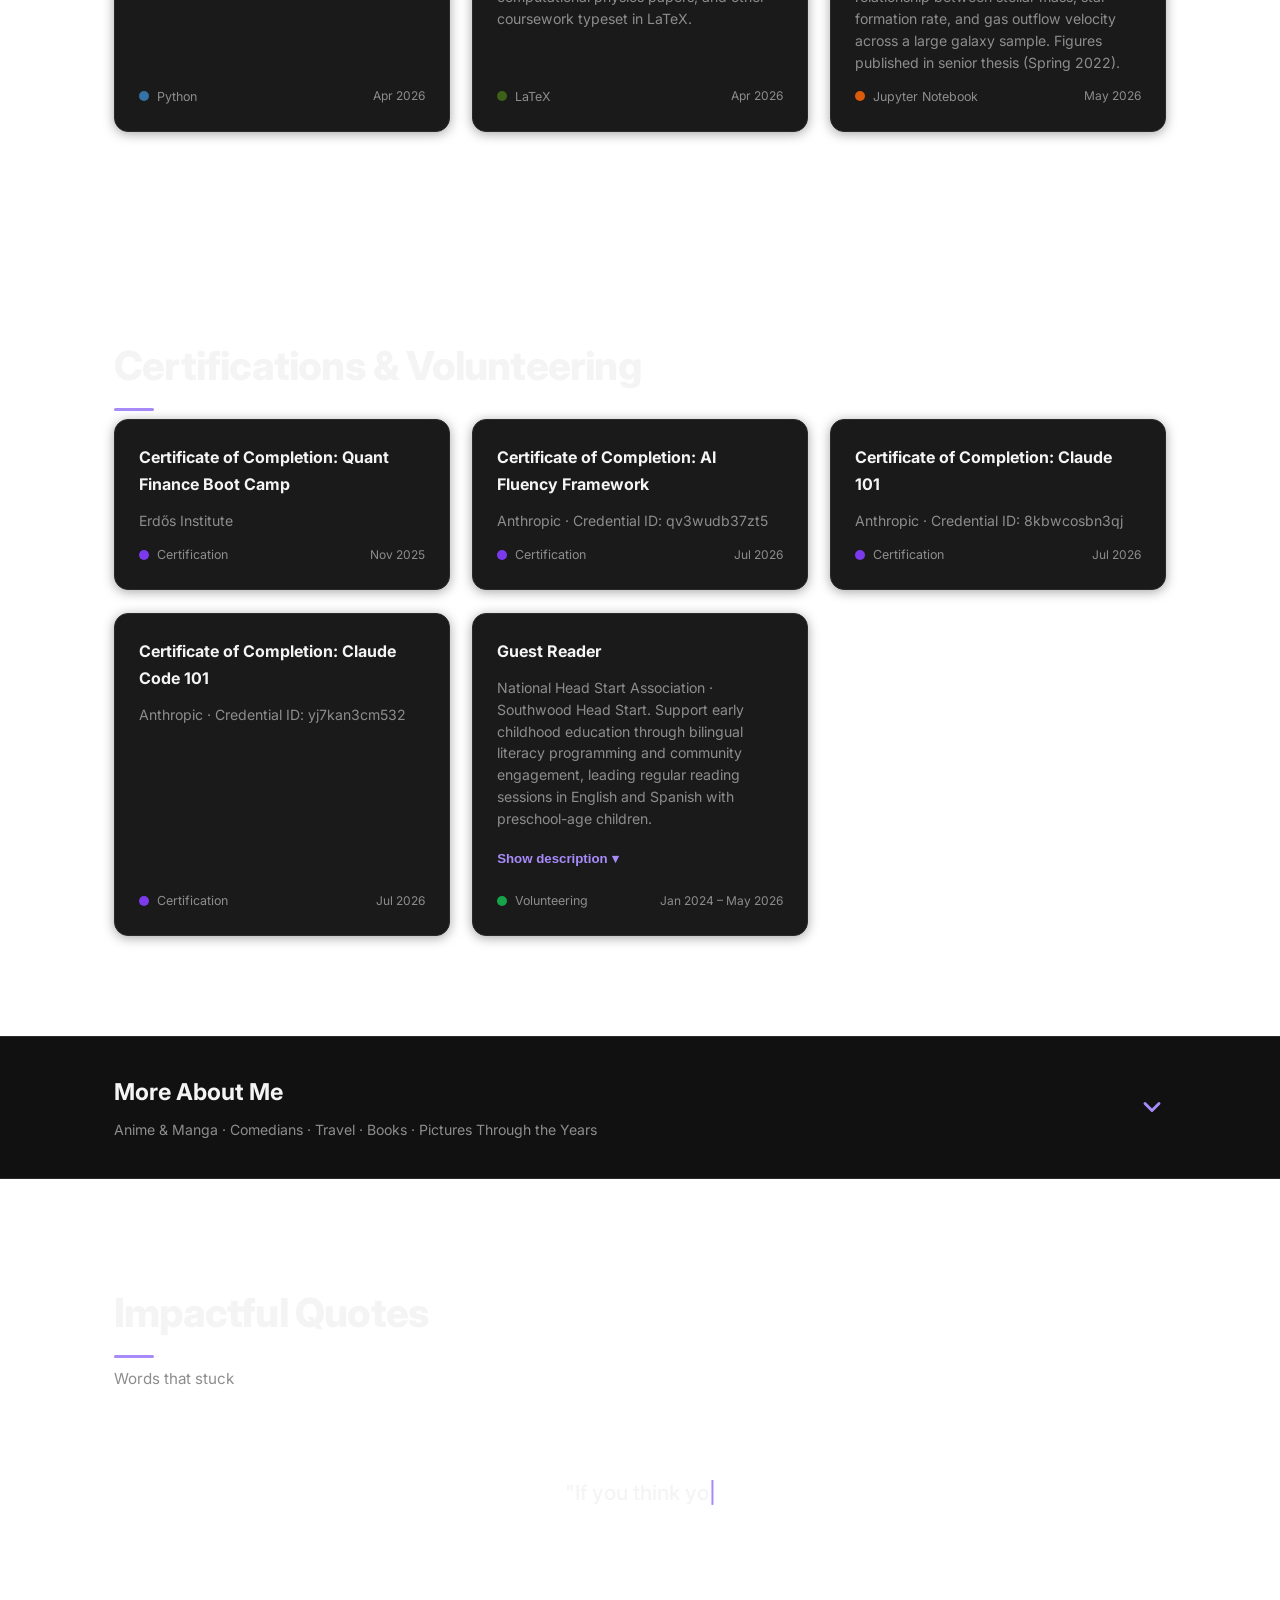
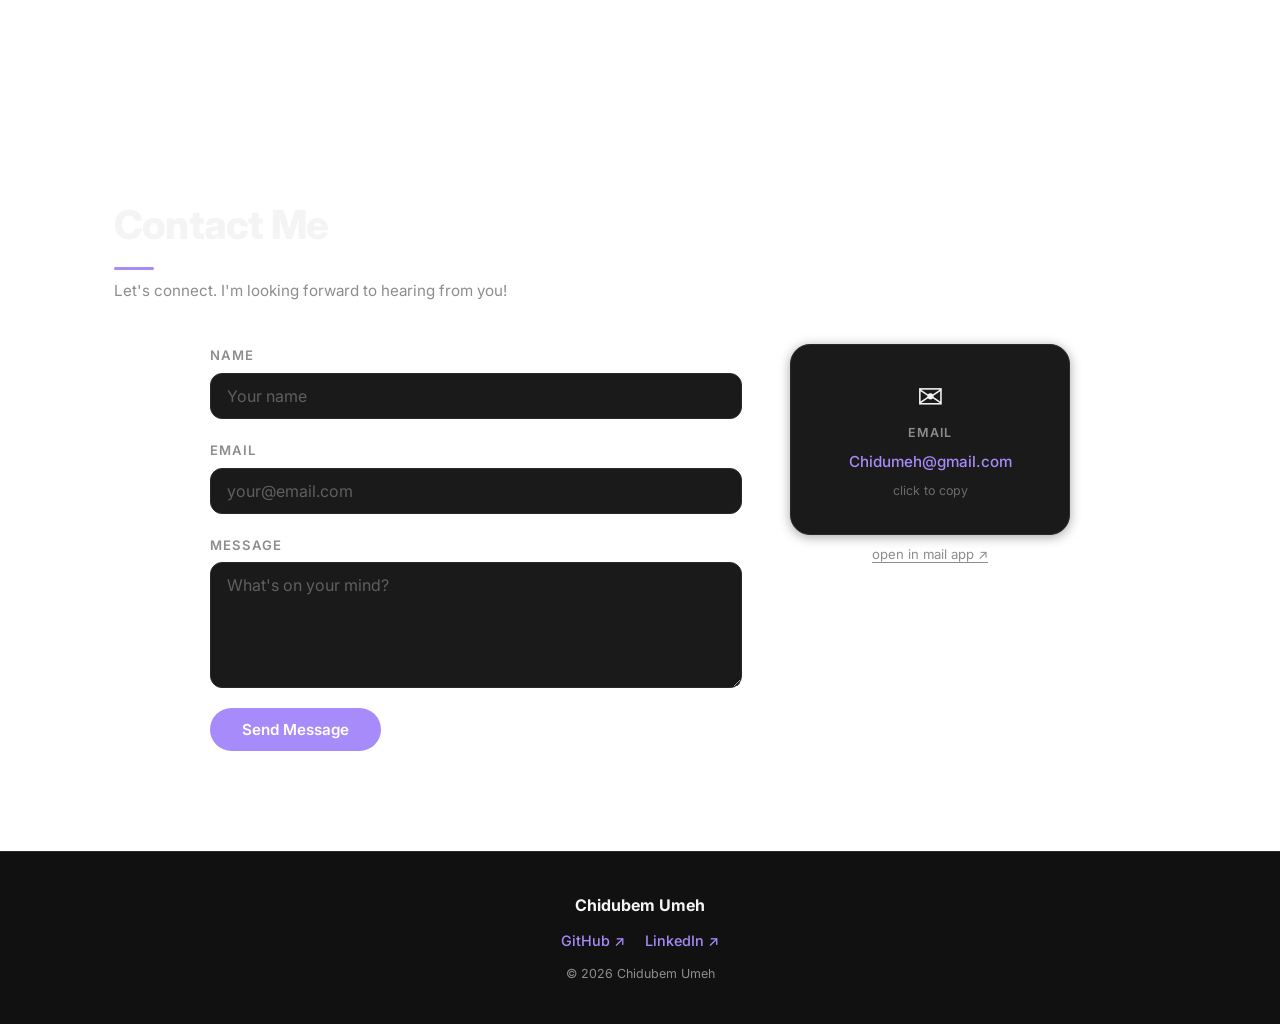
==== commit 4cc49897: "Add Claude Code 101 certification to Certifications section and resume Co-Authored-By: Claude Sonnet" ====
--- a/index.html
+++ b/index.html
@@ -485,6 +485,19 @@
           </div>
         </a>
 
+        <a class="project-card" href="https://verify.skilljar.com/c/yj7kan3cm532" target="_blank" rel="noopener noreferrer">
+          <div class="project-header">
+            <span class="project-name">Certificate of Completion: Claude Code 101</span>
+            <span class="project-arrow">↗</span>
+          </div>
+          <p class="project-desc">Anthropic &middot; Credential ID: yj7kan3cm532</p>
+          <div class="project-footer">
+            <span class="lang-dot lang-cert"></span>
+            <span class="lang-name">Certification</span>
+            <span class="project-updated">Jul 2026</span>
+          </div>
+        </a>
+
         <div class="project-card">
           <div class="project-header">
             <span class="project-name">Guest Reader</span>
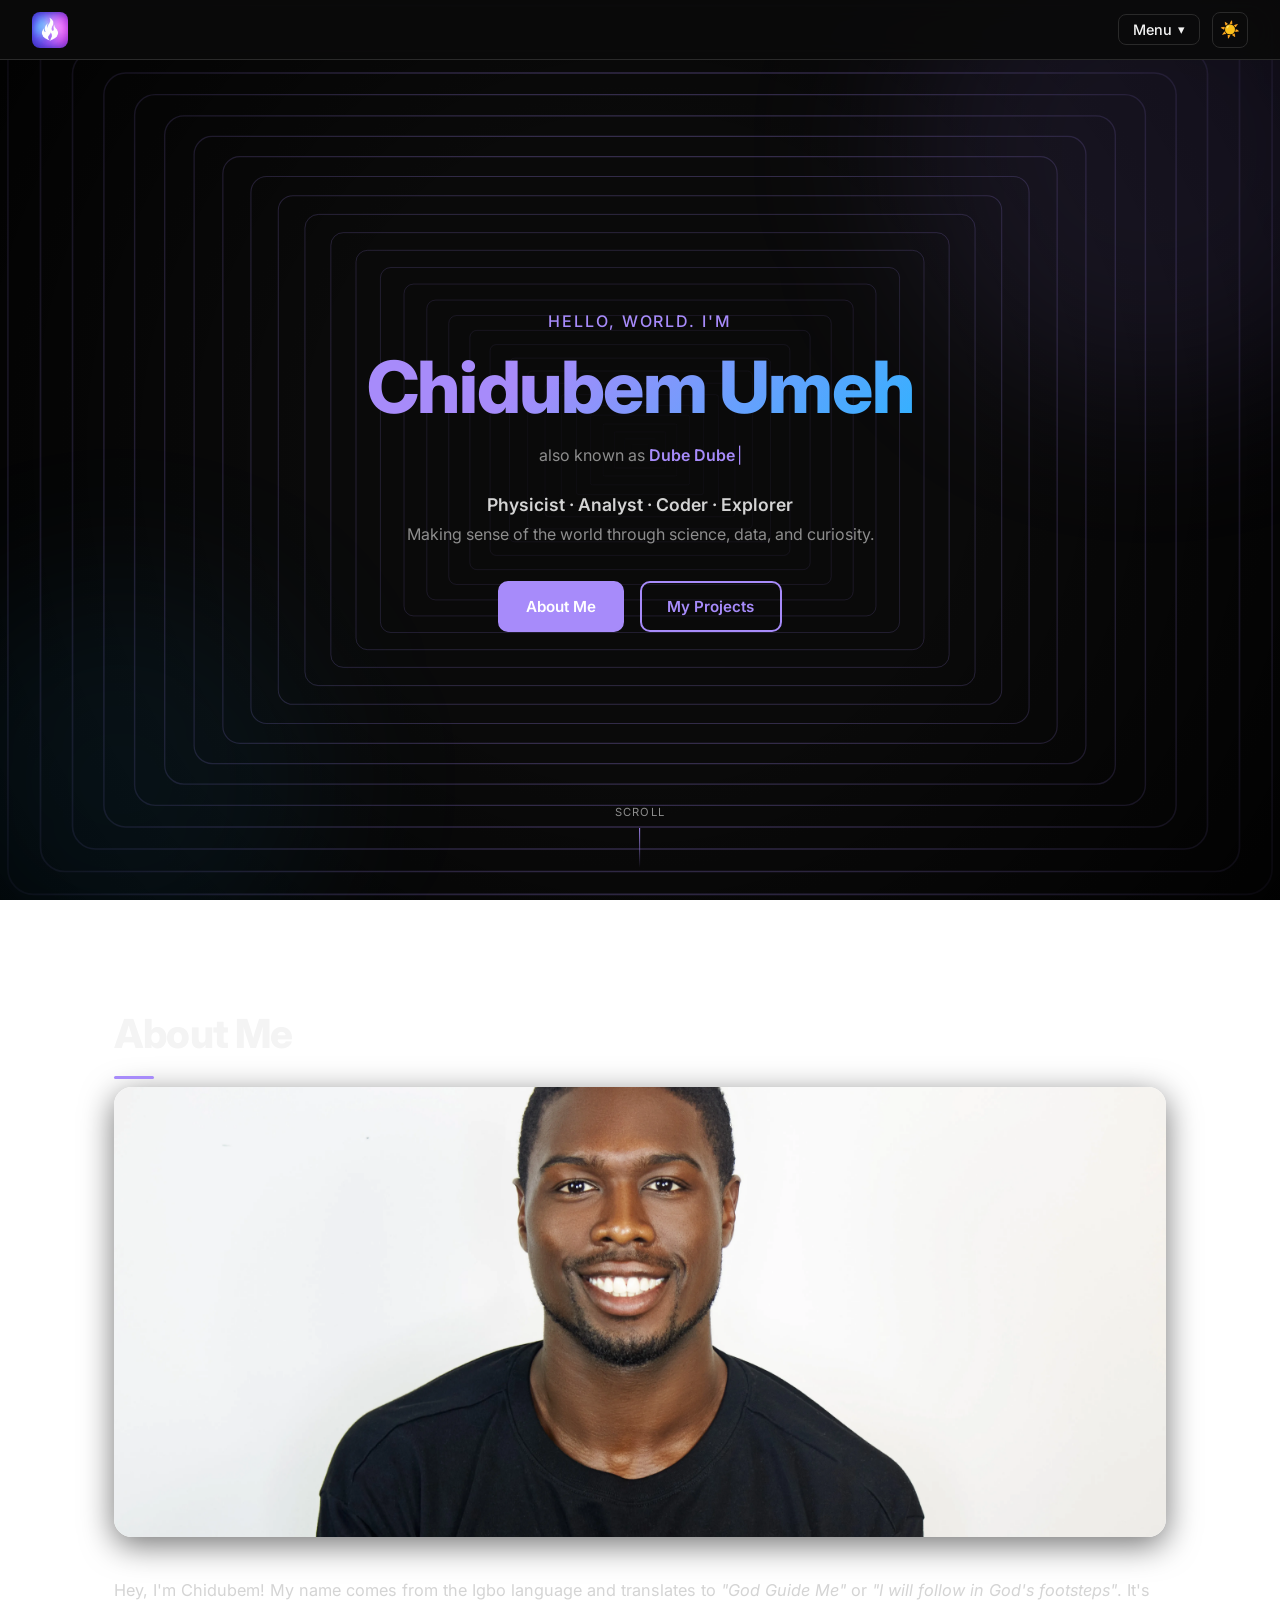
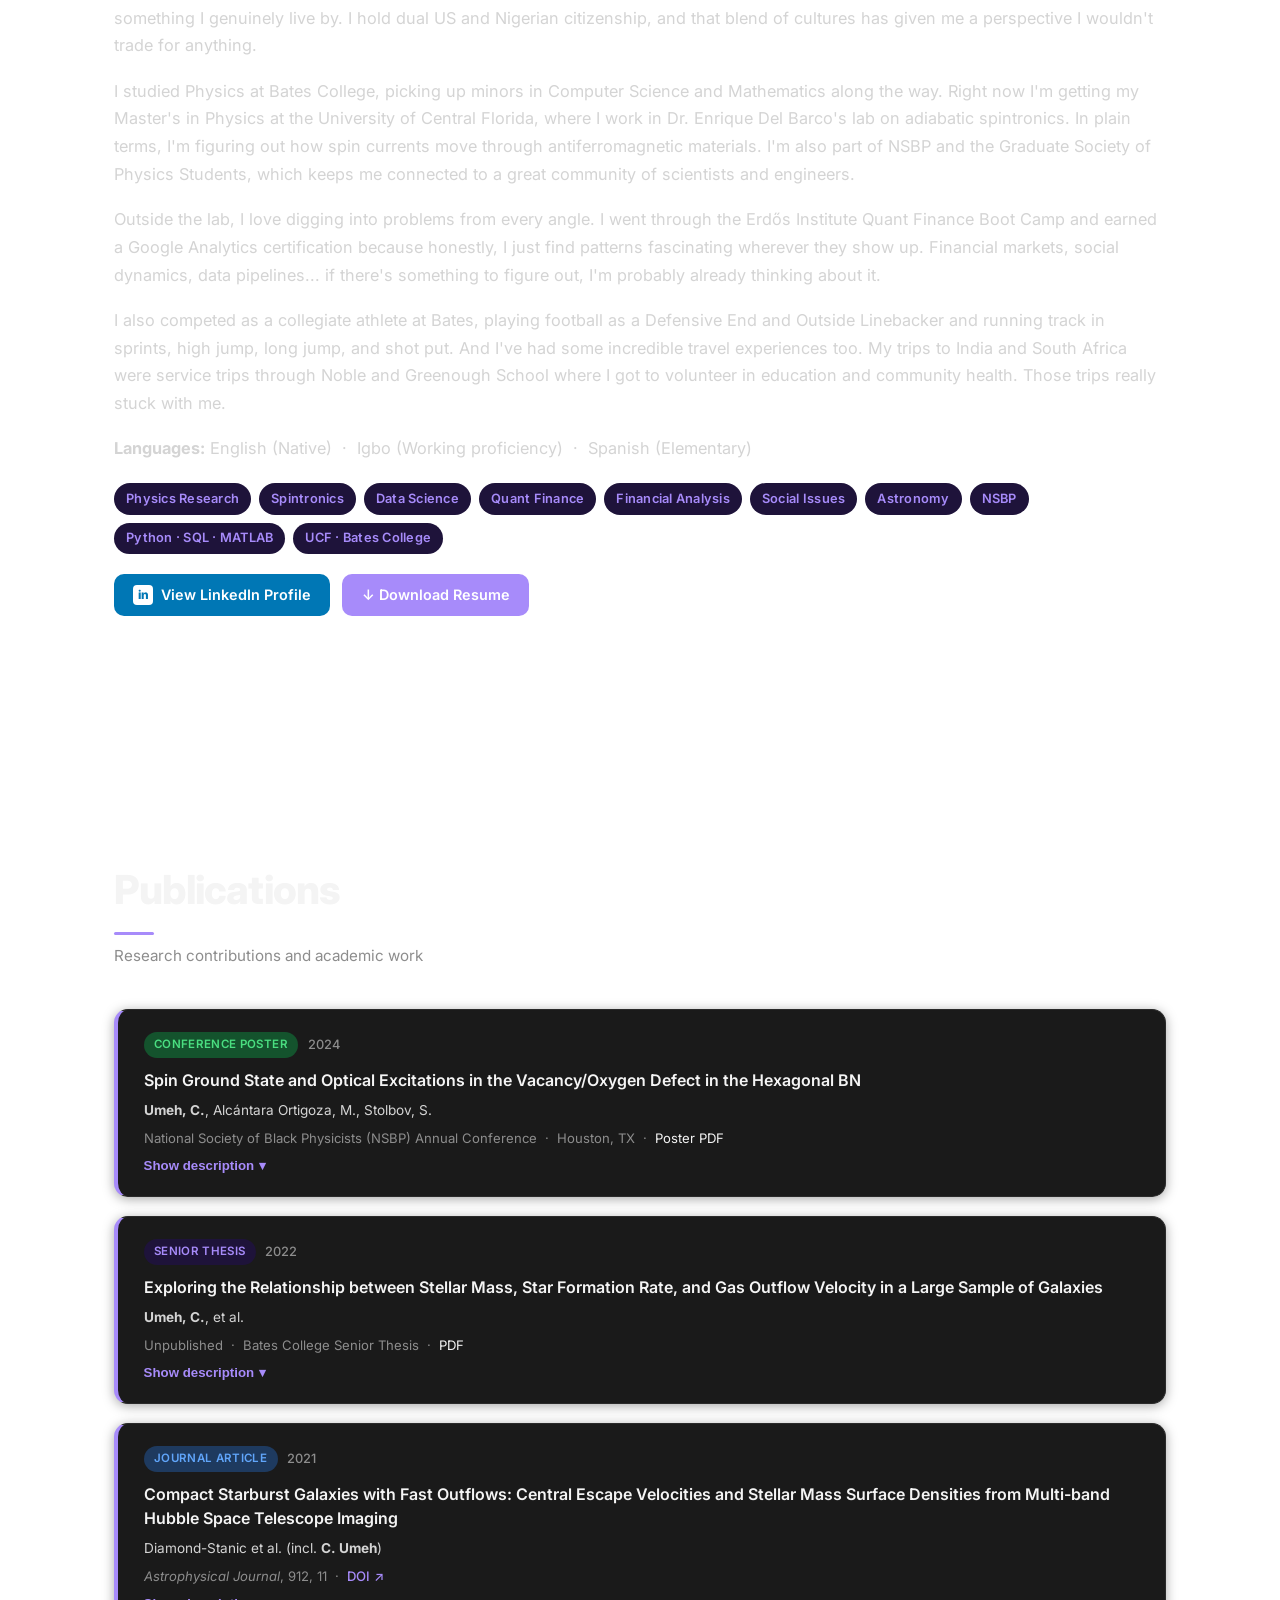
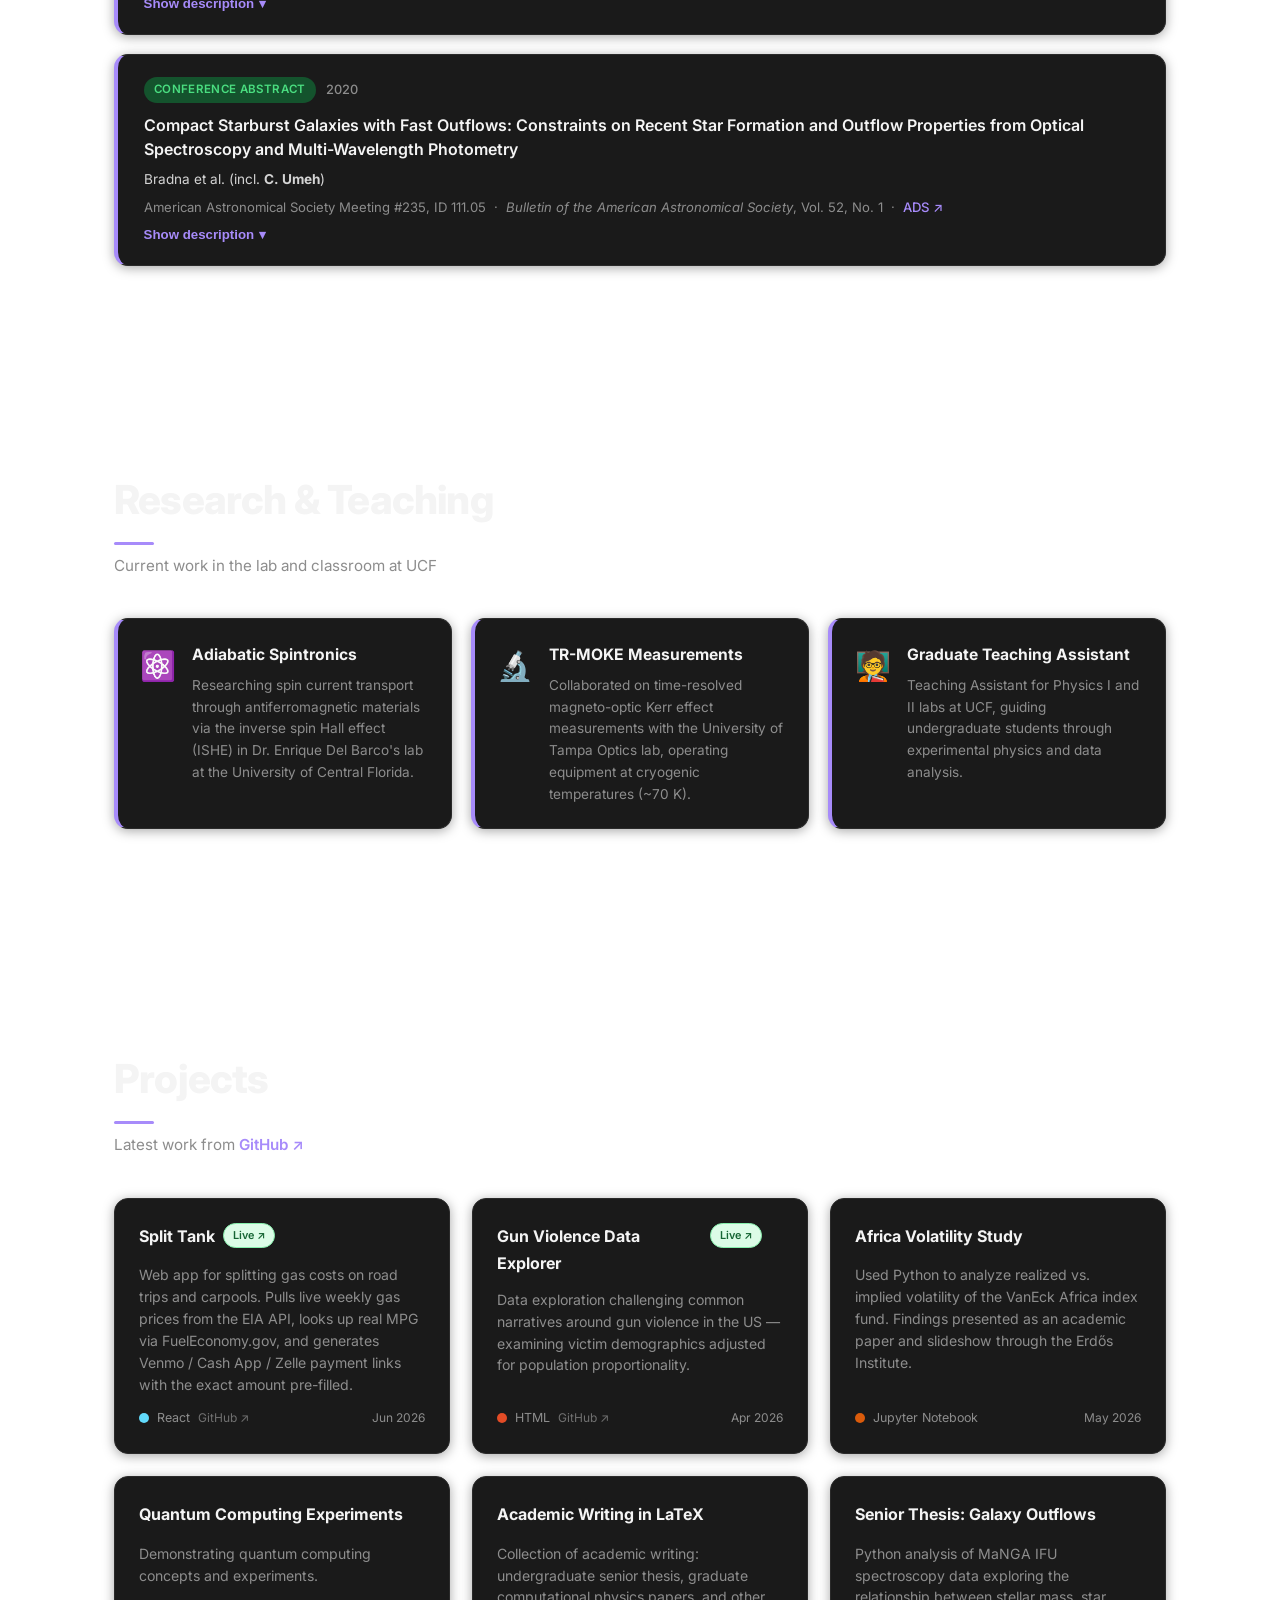
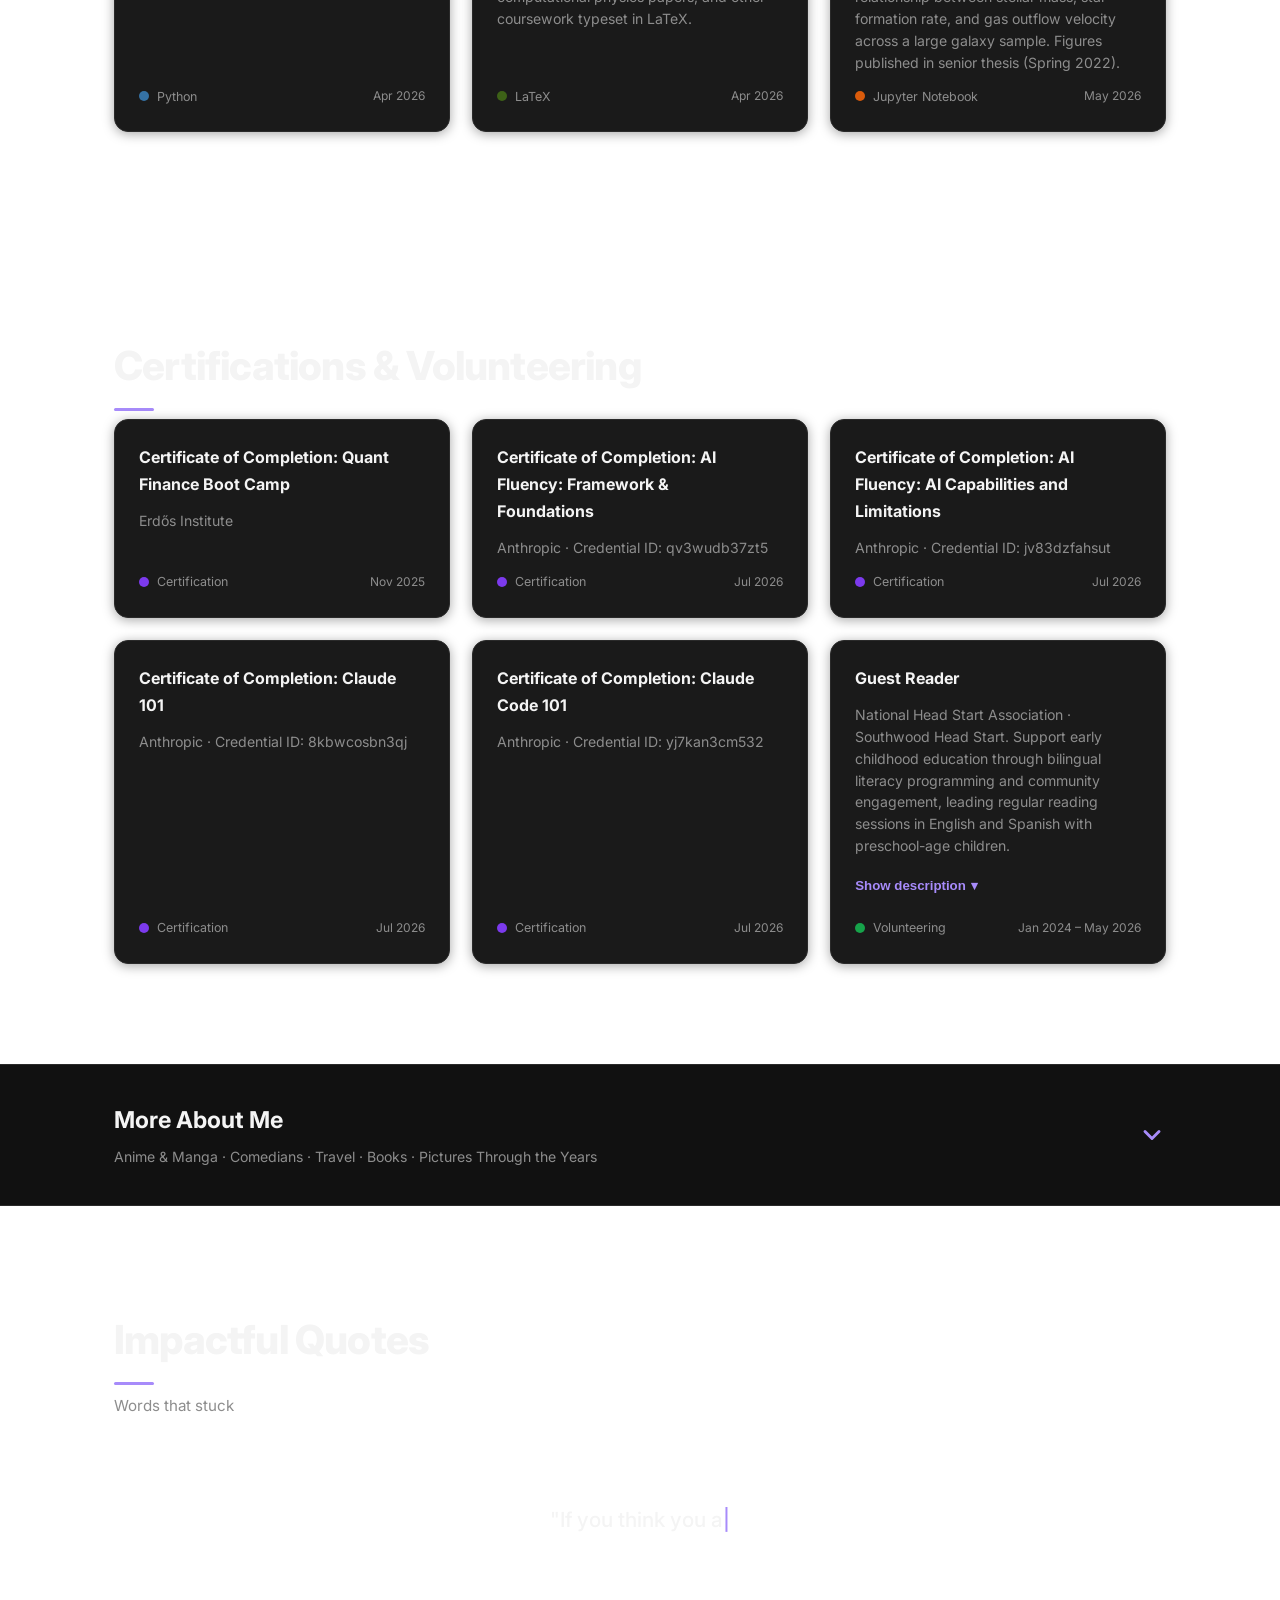
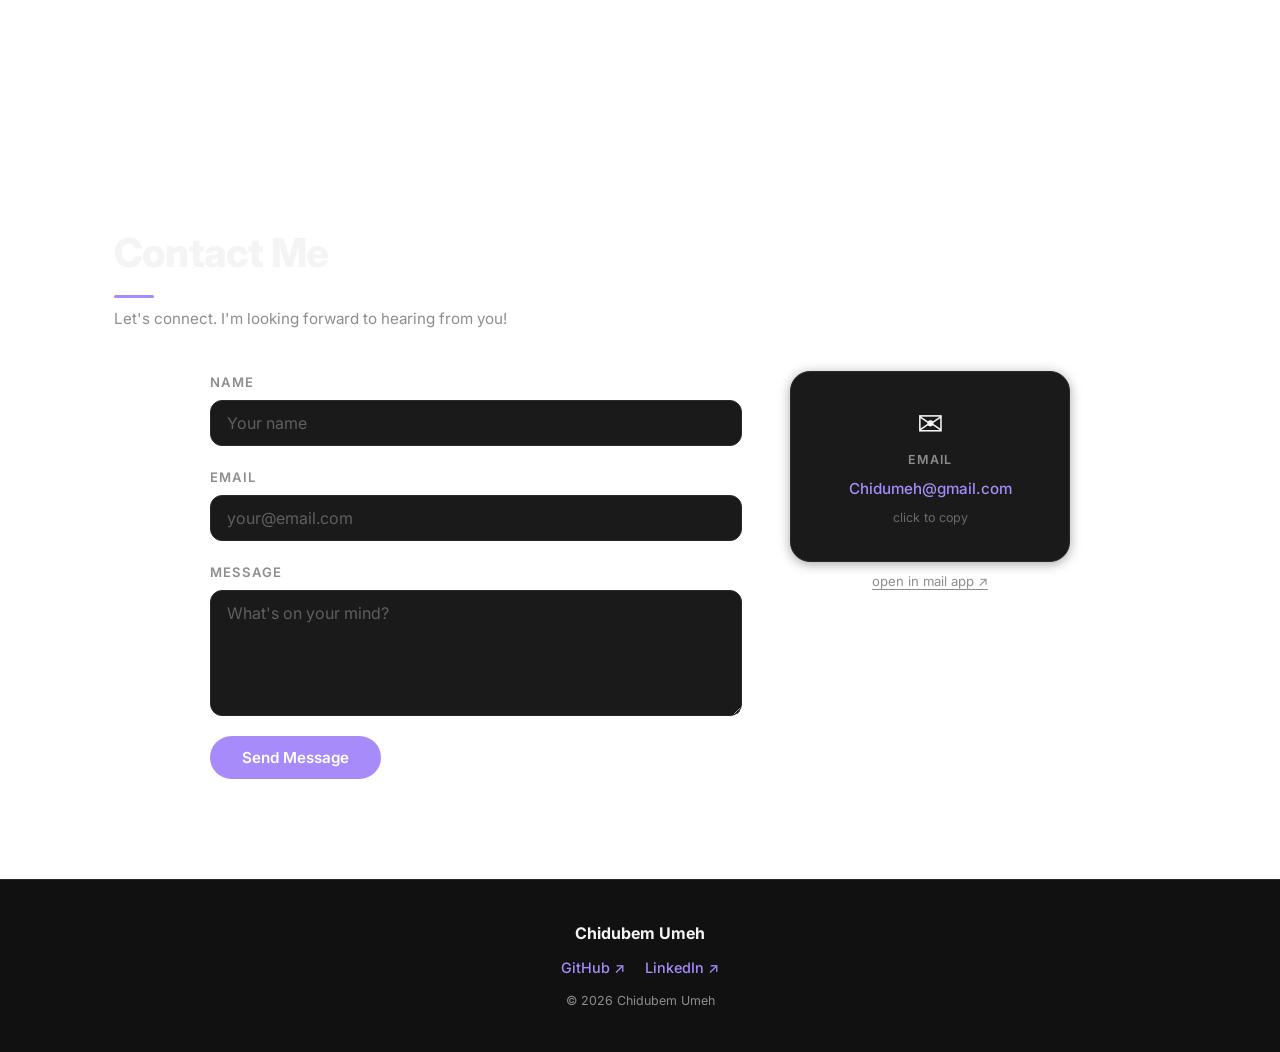
==== commit 2458c964: "Add AI Capabilities and Limitations cert, rename AI Fluency cert, fix hardware bullet accuracy Co-Au" ====
--- a/index.html
+++ b/index.html
@@ -461,10 +461,23 @@
 
         <a class="project-card" href="https://verify.skilljar.com/c/qv3wudb37zt5" target="_blank" rel="noopener noreferrer">
           <div class="project-header">
-            <span class="project-name">Certificate of Completion: AI Fluency Framework</span>
+            <span class="project-name">Certificate of Completion: AI Fluency: Framework &amp; Foundations</span>
             <span class="project-arrow">↗</span>
           </div>
           <p class="project-desc">Anthropic &middot; Credential ID: qv3wudb37zt5</p>
+          <div class="project-footer">
+            <span class="lang-dot lang-cert"></span>
+            <span class="lang-name">Certification</span>
+            <span class="project-updated">Jul 2026</span>
+          </div>
+        </a>
+
+        <a class="project-card" href="https://verify.skilljar.com/c/jv83dzfahsut" target="_blank" rel="noopener noreferrer">
+          <div class="project-header">
+            <span class="project-name">Certificate of Completion: AI Fluency: AI Capabilities and Limitations</span>
+            <span class="project-arrow">↗</span>
+          </div>
+          <p class="project-desc">Anthropic &middot; Credential ID: jv83dzfahsut</p>
           <div class="project-footer">
             <span class="lang-dot lang-cert"></span>
             <span class="lang-name">Certification</span>
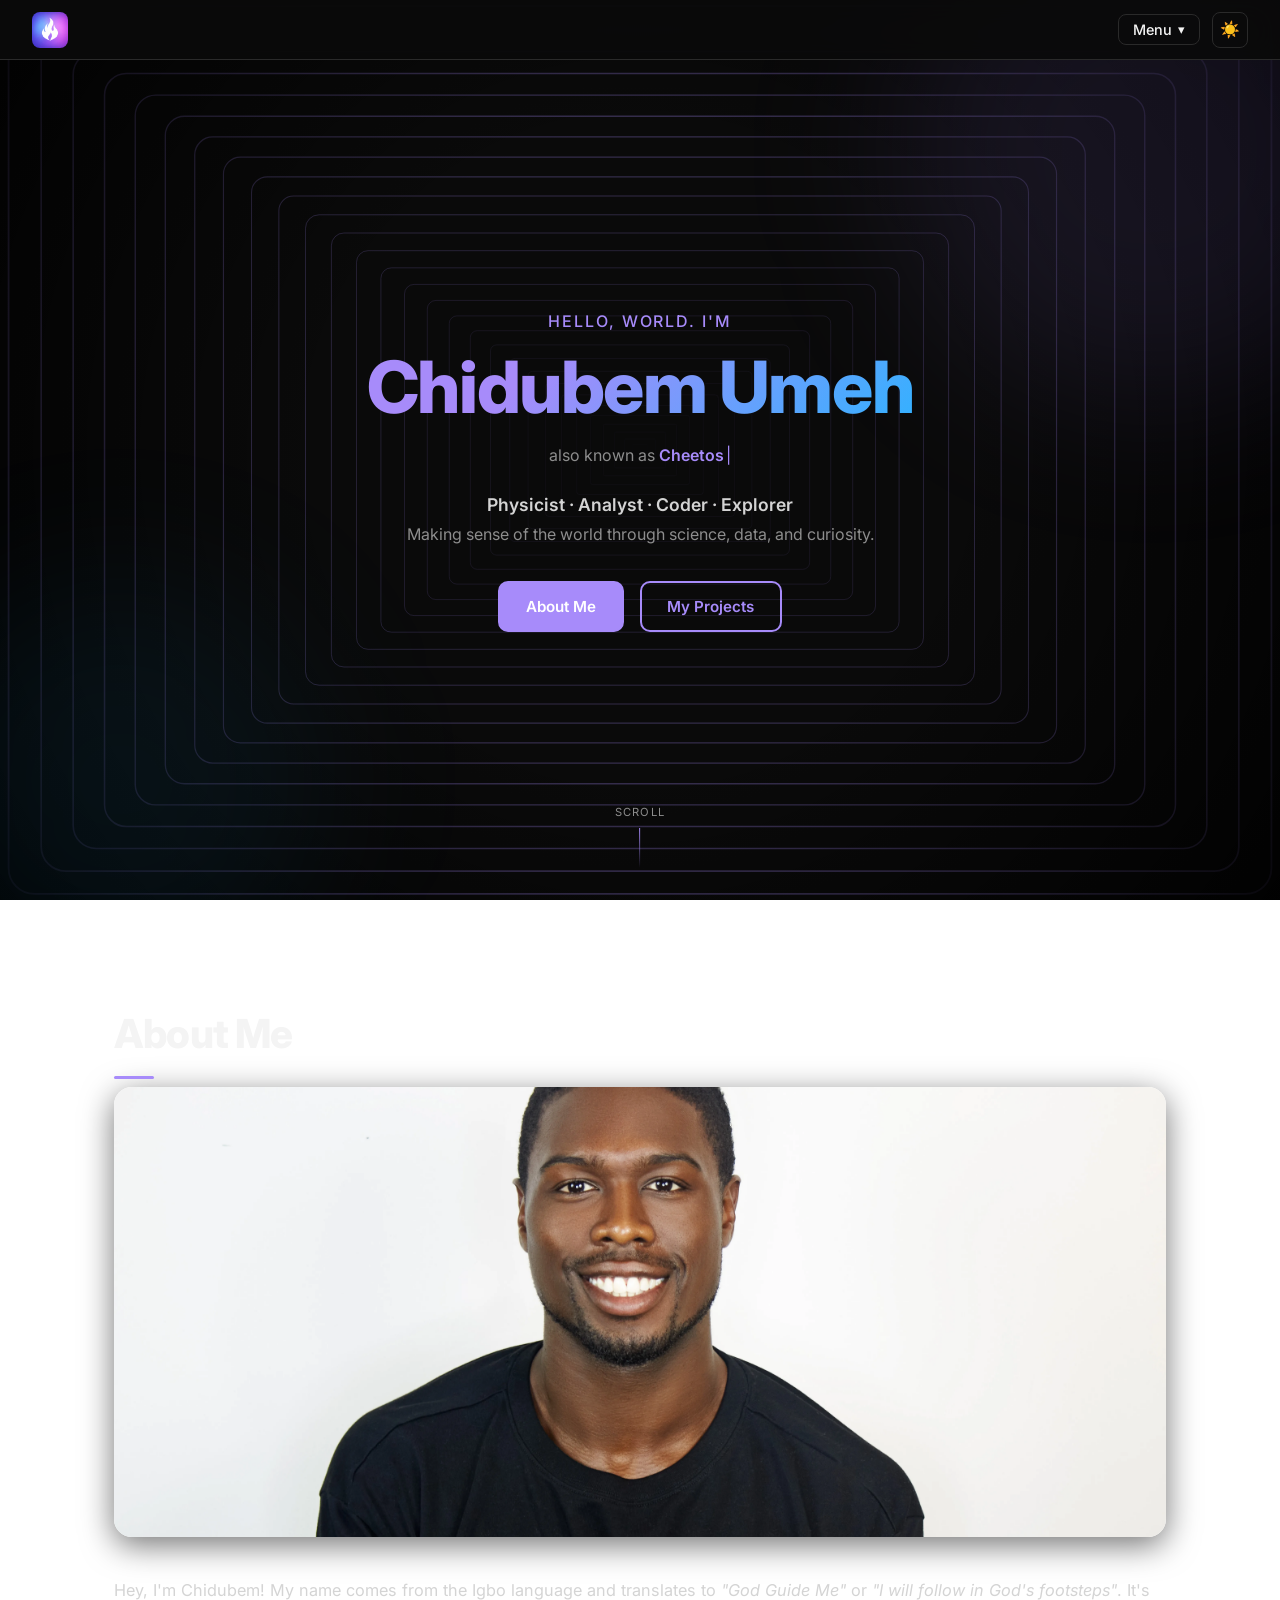
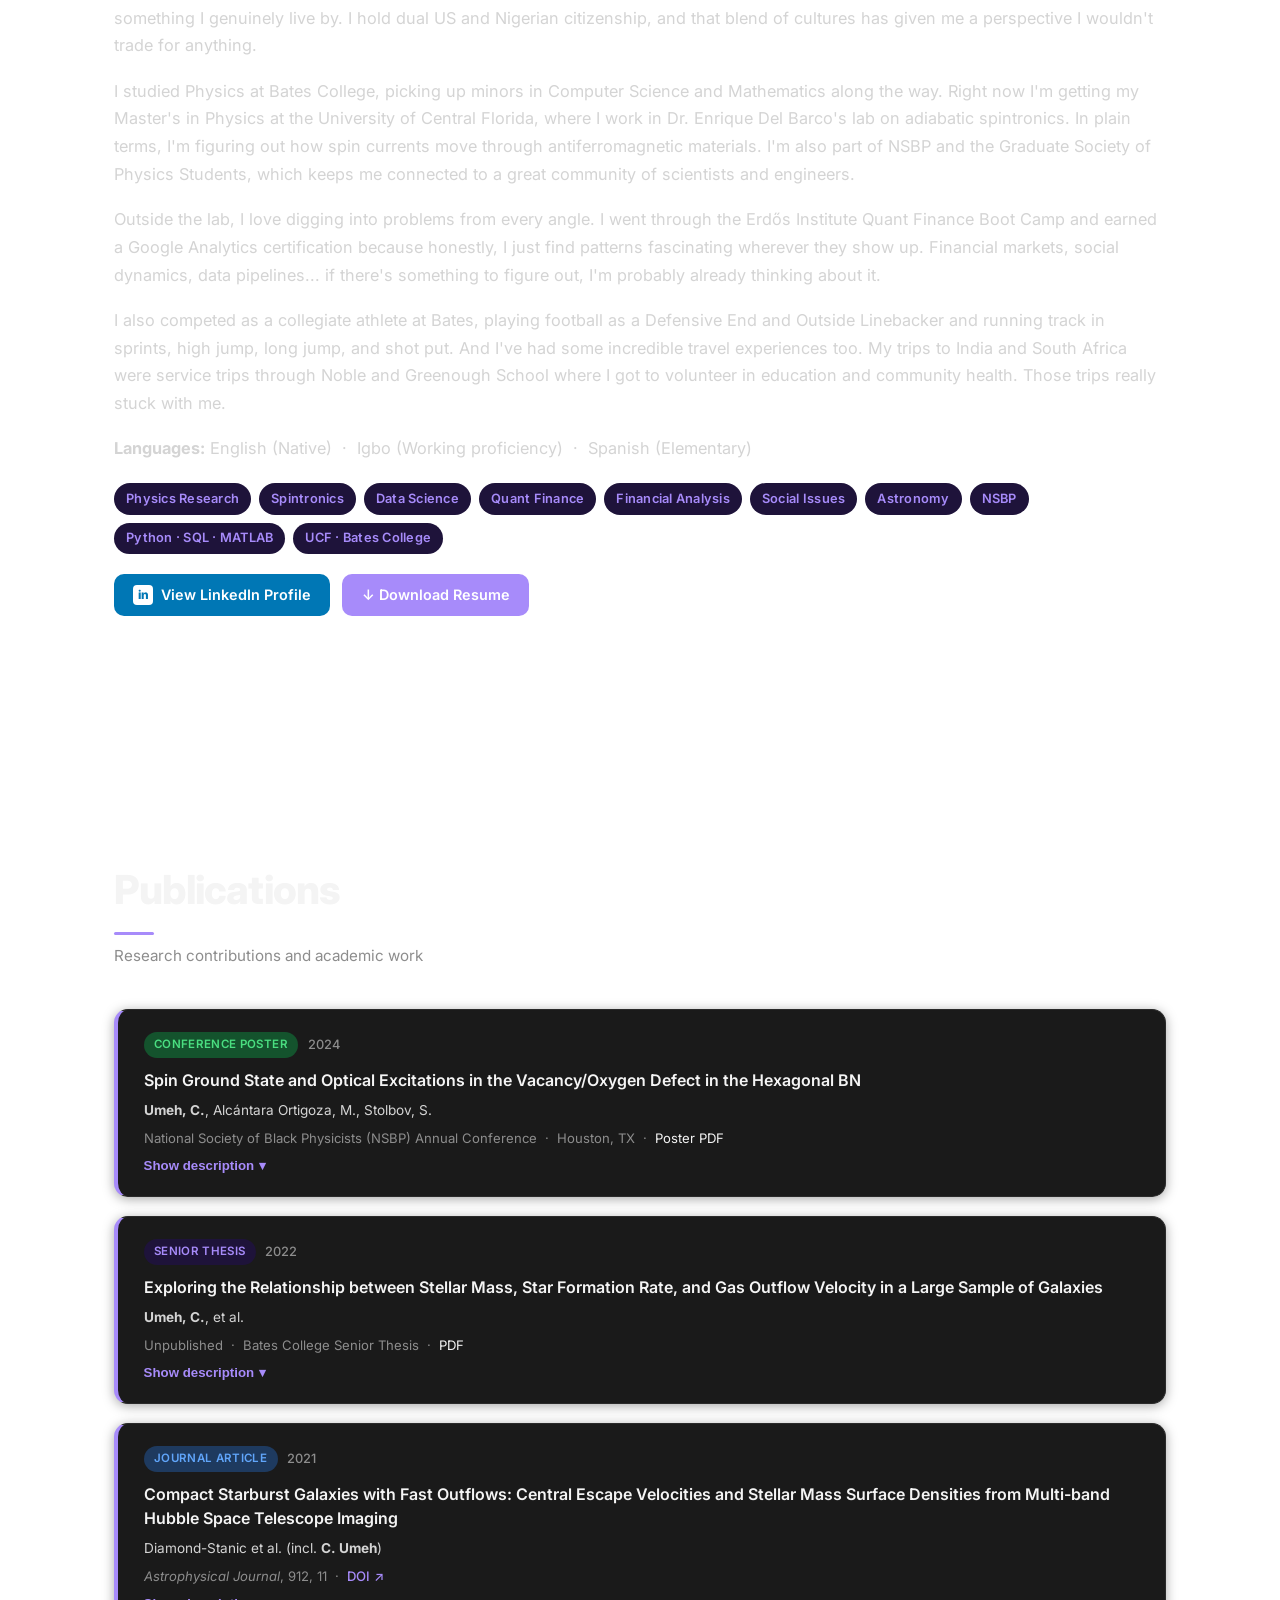
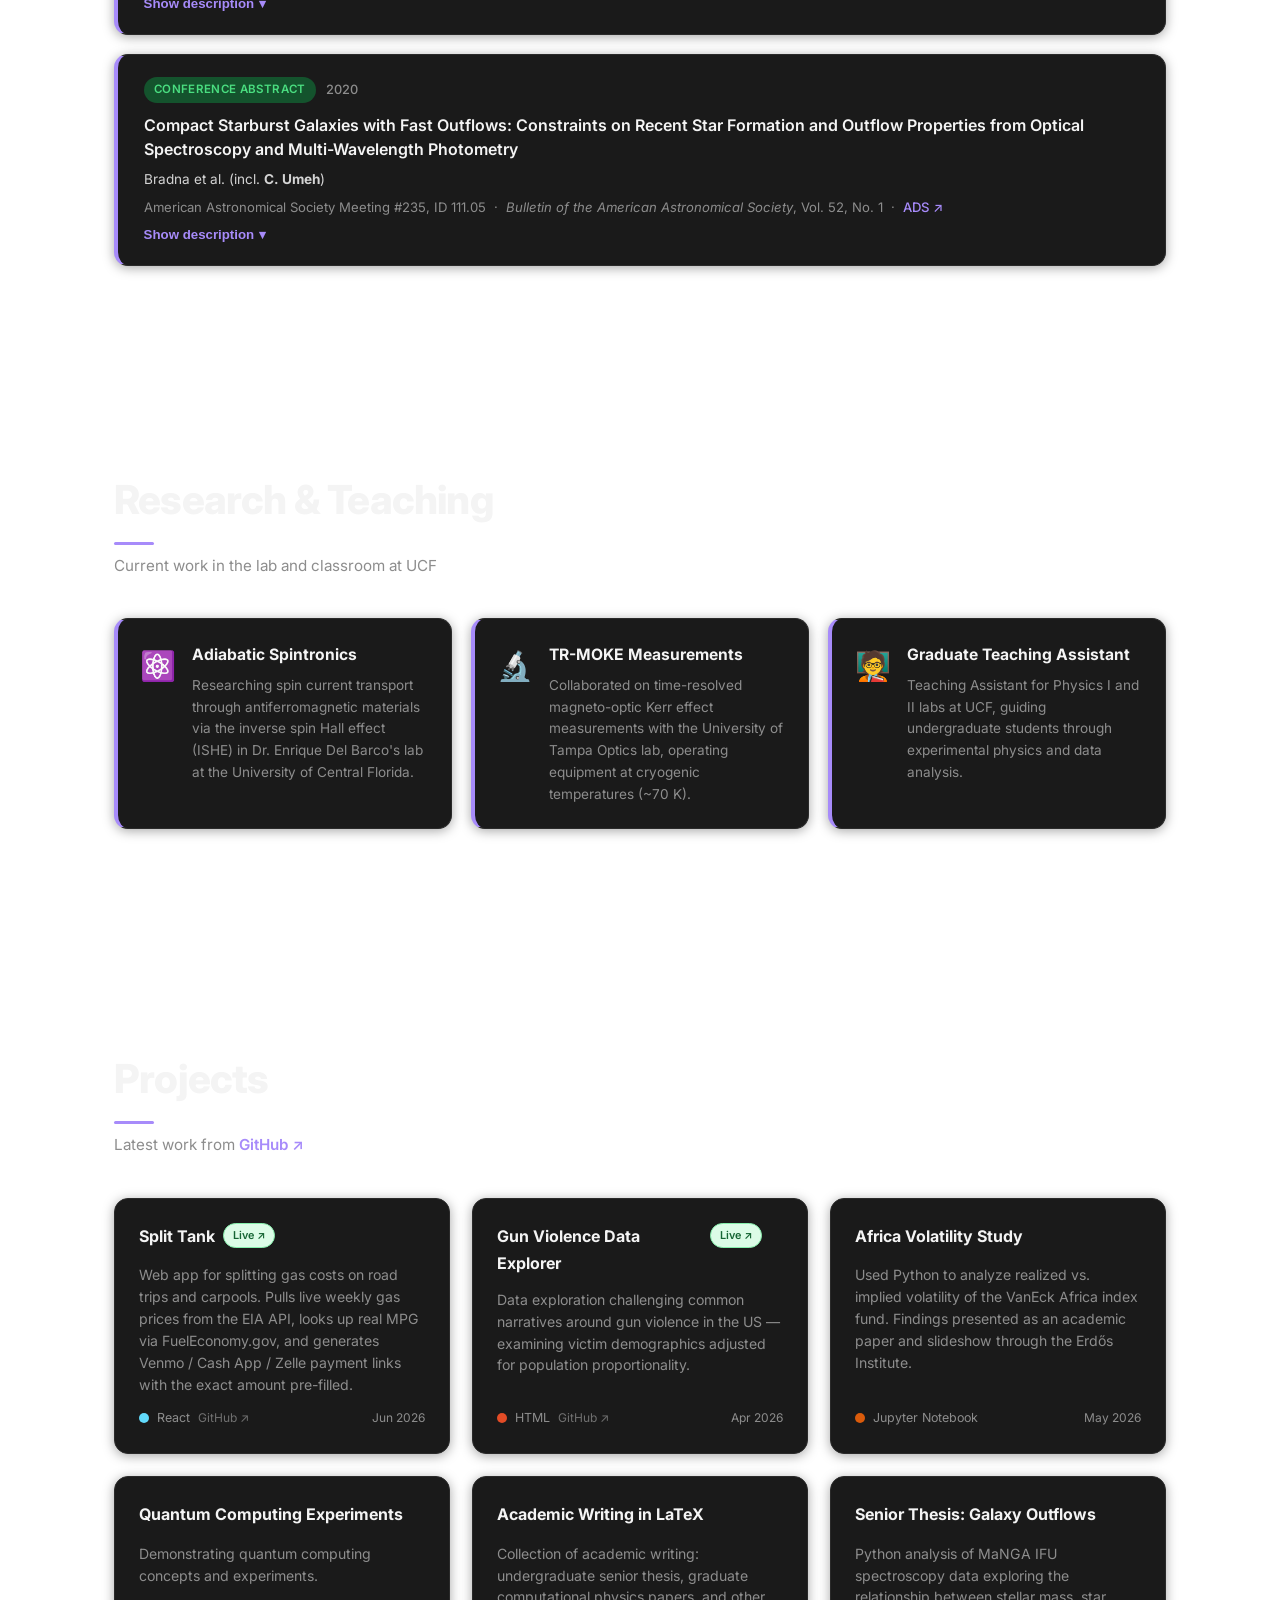
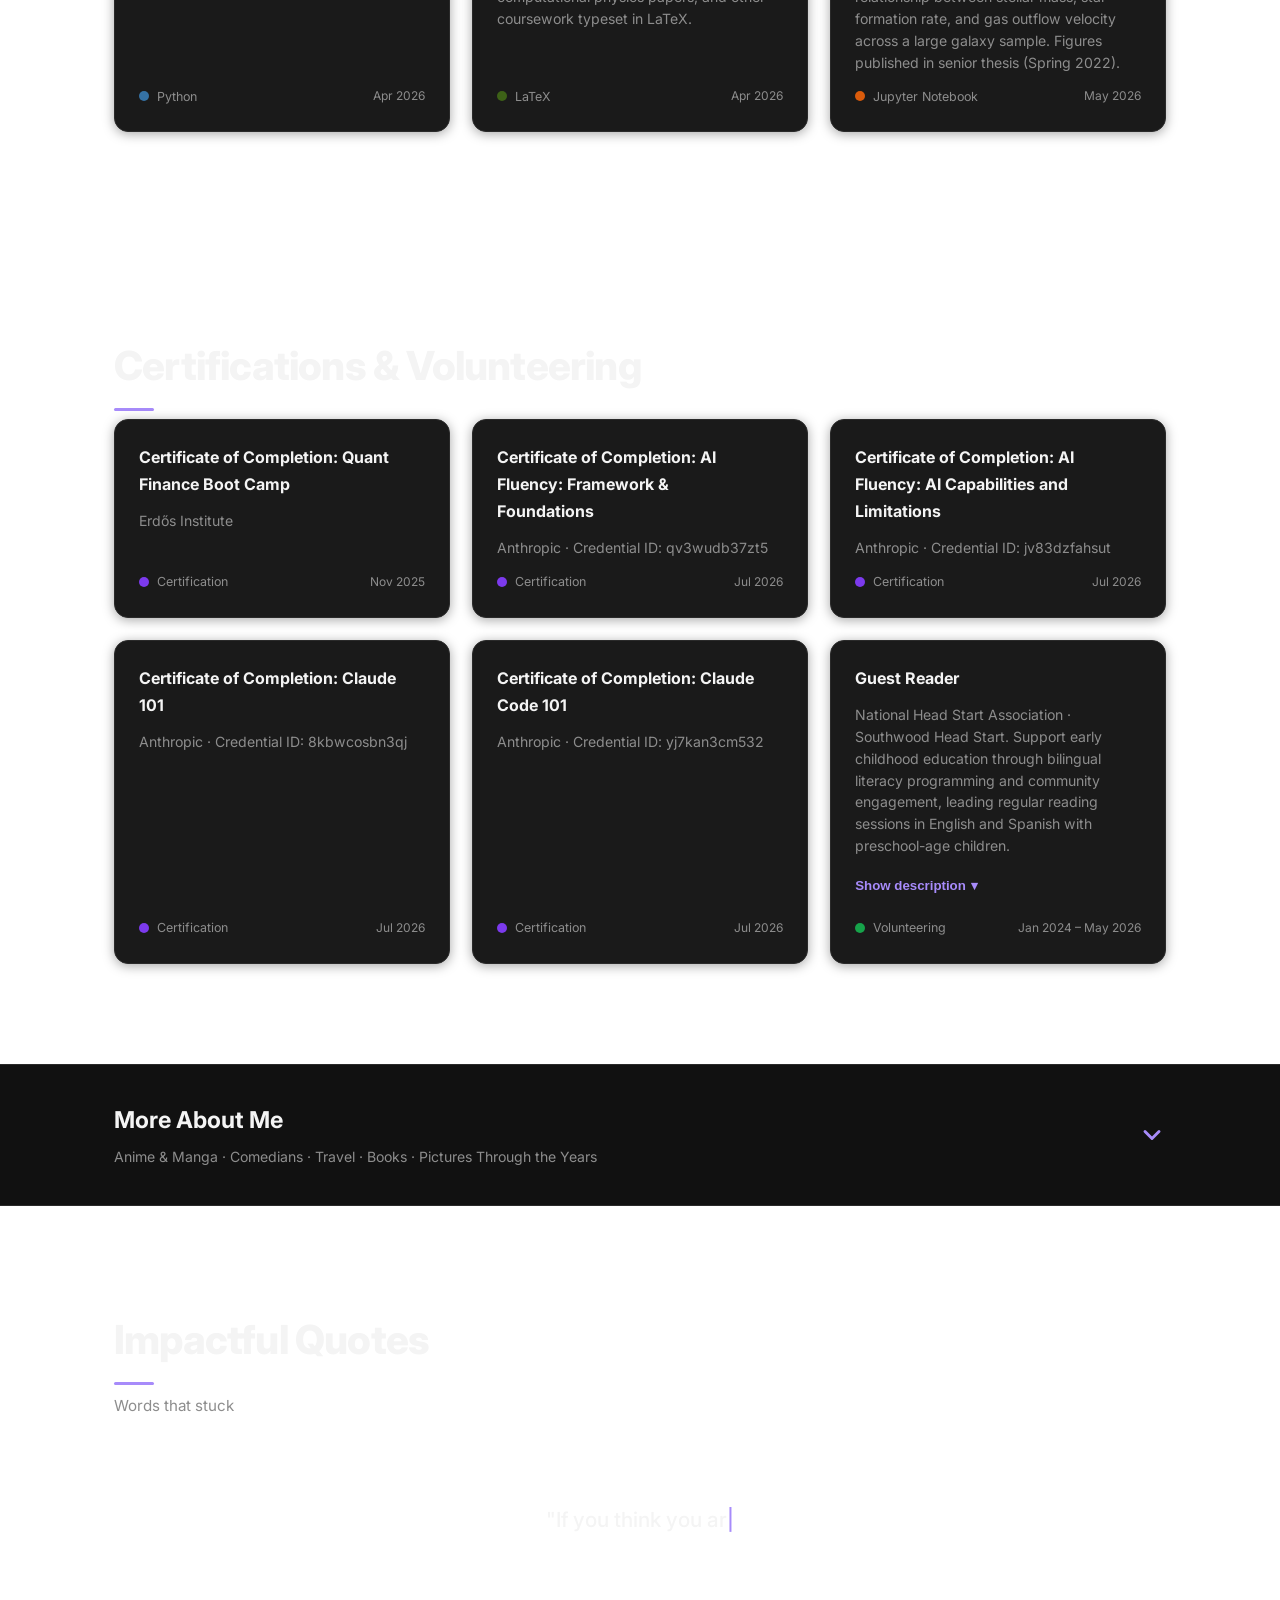
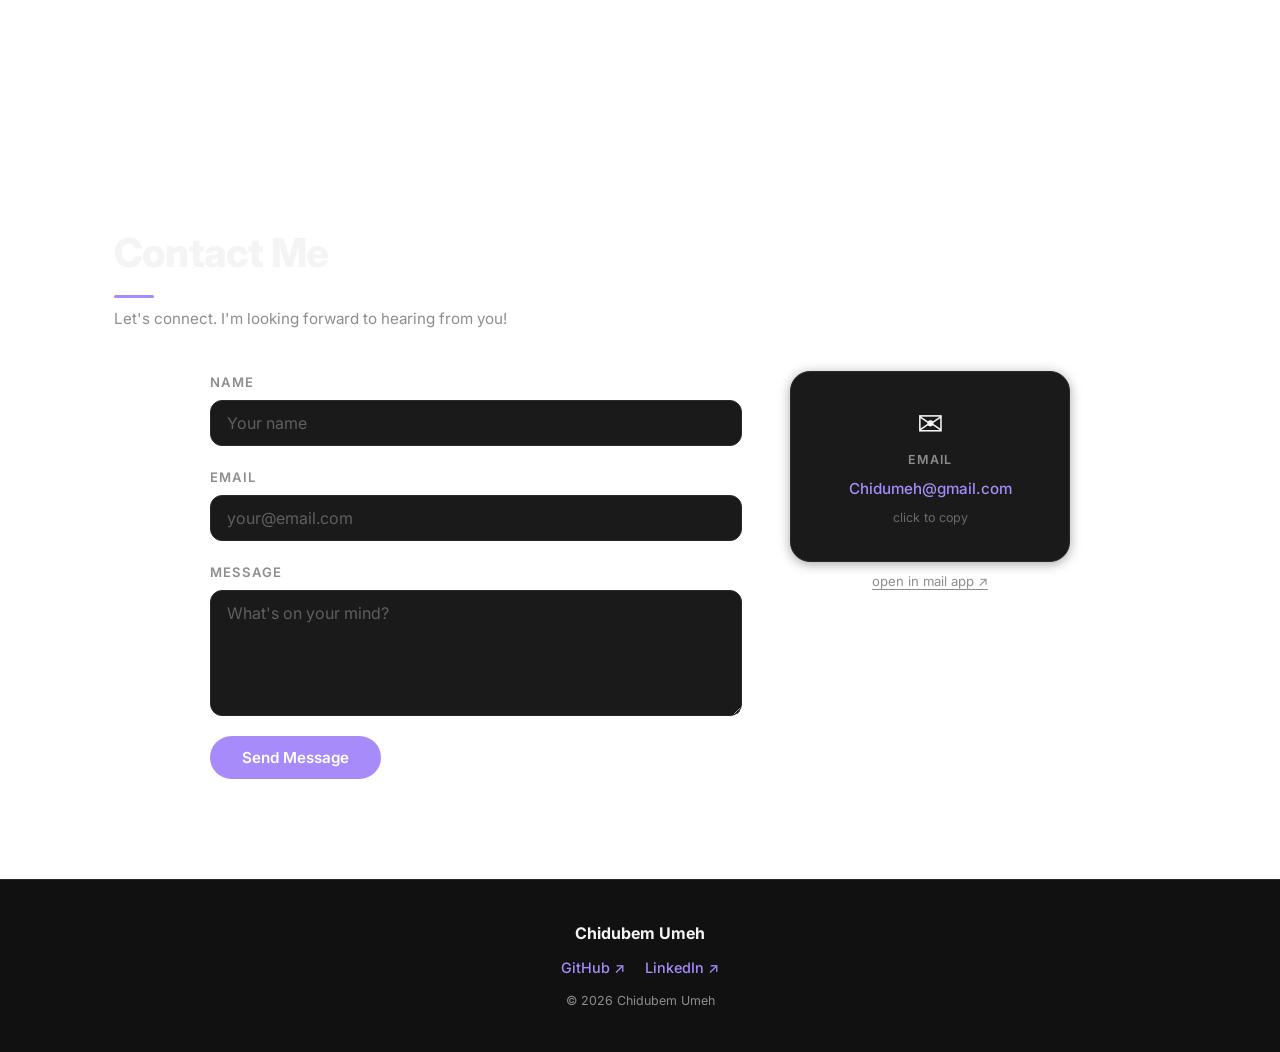
==== commit 83aa0787: "Add standalone modeling portfolio page, update Books section New editorial /modeling/ page (own visu" ====
--- a/index.html
+++ b/index.html
@@ -99,6 +99,7 @@
           <a href="#research"     class="drop-link">Research</a>
           <a href="#projects"     class="drop-link">Projects</a>
           <a href="#certifications" class="drop-link">Certifications &amp; Volunteering</a>
+          <a href="/modeling/"    class="drop-link">Modeling Portfolio</a>
           <div class="drop-divider"></div>
           <!-- onclick="expandMoreAbout()" calls a JS function that opens
                the collapsed "More About Me" section before scrolling to it. -->
@@ -957,10 +958,10 @@
           </div>
           <div class="book-meta">
             <p class="book-label">Last Read</p>
-            <div class="star-rating" data-score="4.3">
+            <div class="star-rating" data-score="3">
               <!-- Stars rendered by JS -->
             </div>
-            <p class="book-score">4.3 / 5</p>
+            <p class="book-score">3 / 5</p>
           </div>
         </div>
 
@@ -974,10 +975,10 @@
           </div>
           <div class="book-meta">
             <p class="book-label">Last Read</p>
-            <div class="star-rating" data-score="4.8">
+            <div class="star-rating" data-score="3.5">
               <!-- Stars rendered by JS -->
             </div>
-            <p class="book-score">4.8 / 5</p>
+            <p class="book-score">3.5 / 5</p>
           </div>
         </div>
 
@@ -998,6 +999,24 @@
             <p class="book-score">4.9 / 5</p>
           </div>
         </div>
+
+        <div class="book-card">
+          <div class="book-visual">
+            <div class="book-spine-bar"></div>
+            <div class="book-cover-front">
+              <p class="book-cover-title">The Subtle Art of Not Giving a F*ck</p>
+              <p class="book-cover-author">Mark Manson</p>
+              <p class="book-cover-sub">A Counterintuitive Approach to Living a Good Life</p>
+            </div>
+          </div>
+          <div class="book-meta">
+            <p class="book-label">Last Read</p>
+            <div class="star-rating" data-score="4.3">
+              <!-- Stars rendered by JS -->
+            </div>
+            <p class="book-score">4.3 / 5</p>
+          </div>
+        </div>
       </div>
     </div>
   </section>
@@ -1009,7 +1028,7 @@
   <section id="modeling" class="section">
     <div class="container">
       <h2 class="section-title">Pictures Through The Years</h2>
-      <p class="section-sub">In front of the lens</p>
+      <p class="section-sub">In front of the lens &middot; <a href="/modeling/" class="link">View Full Modeling Portfolio ↗</a></p>
 
       <div class="model-featured">
         <div class="model-ph model-ph-featured">
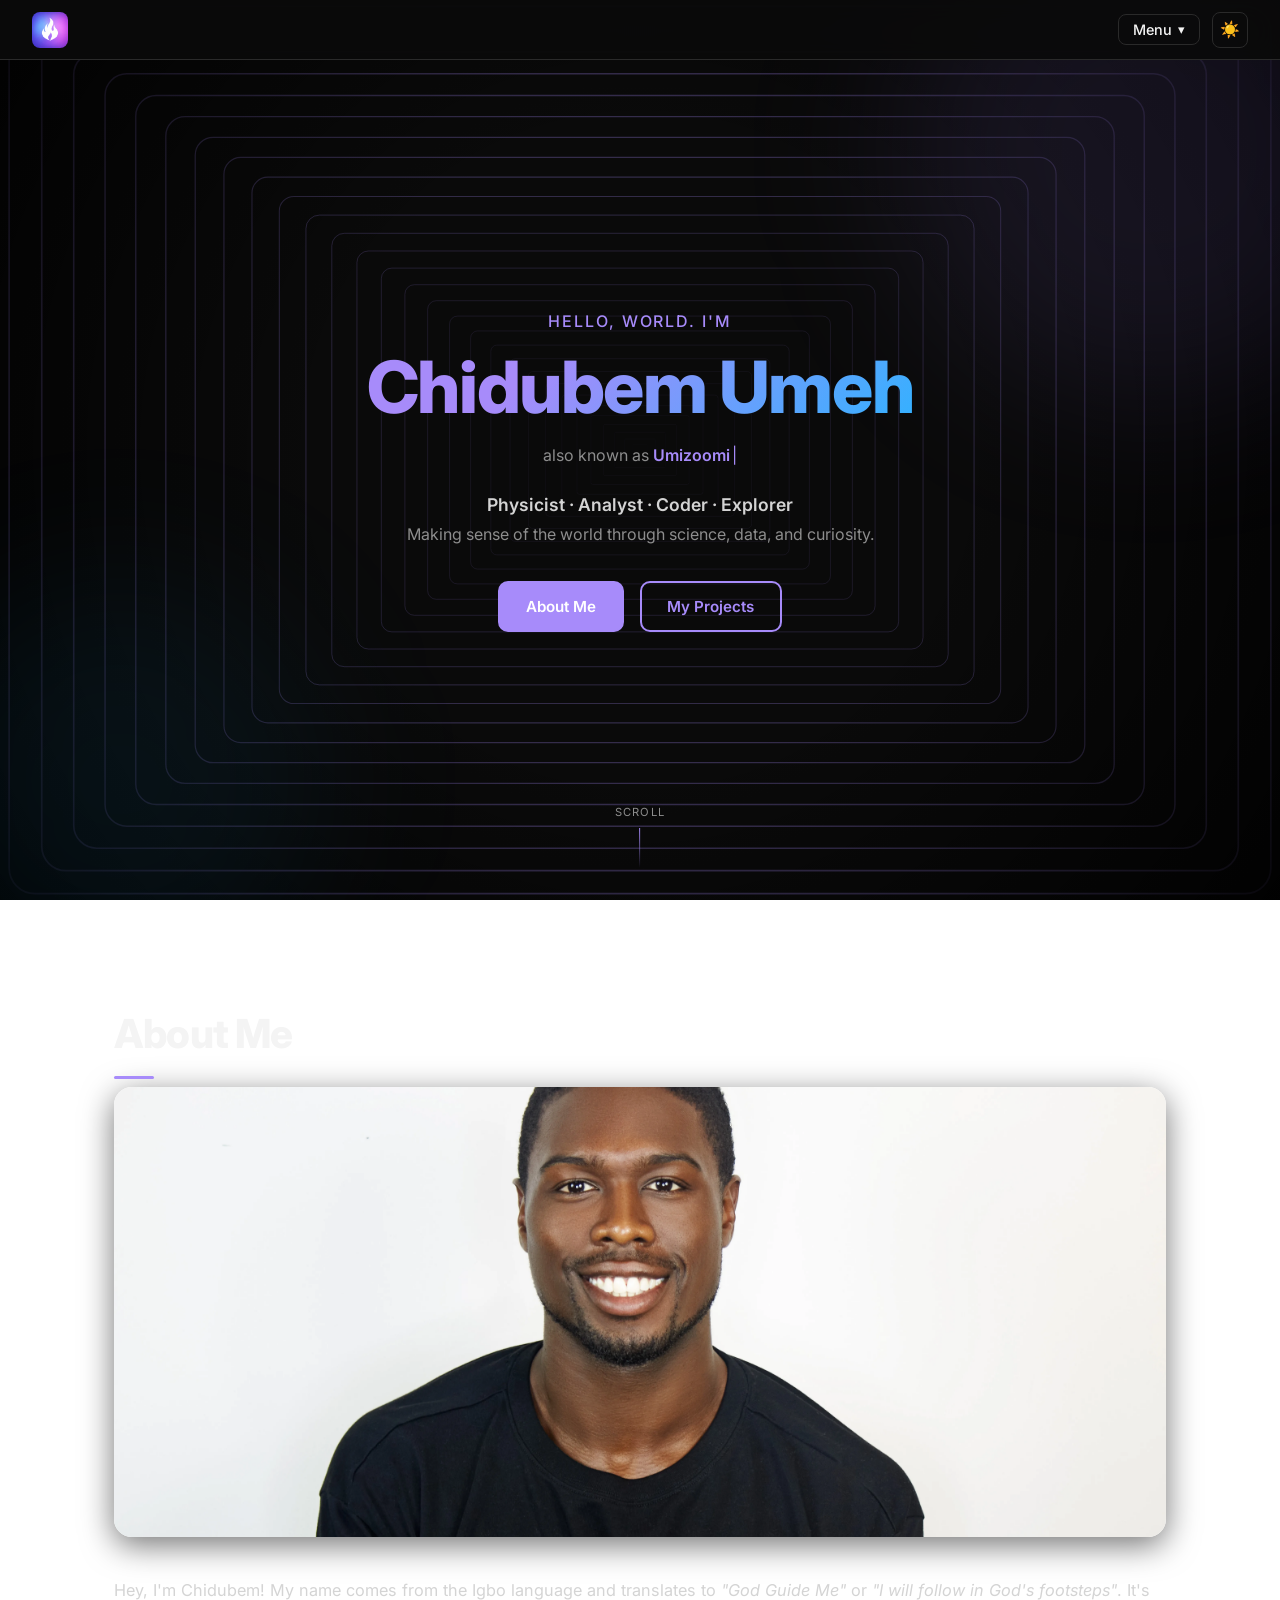
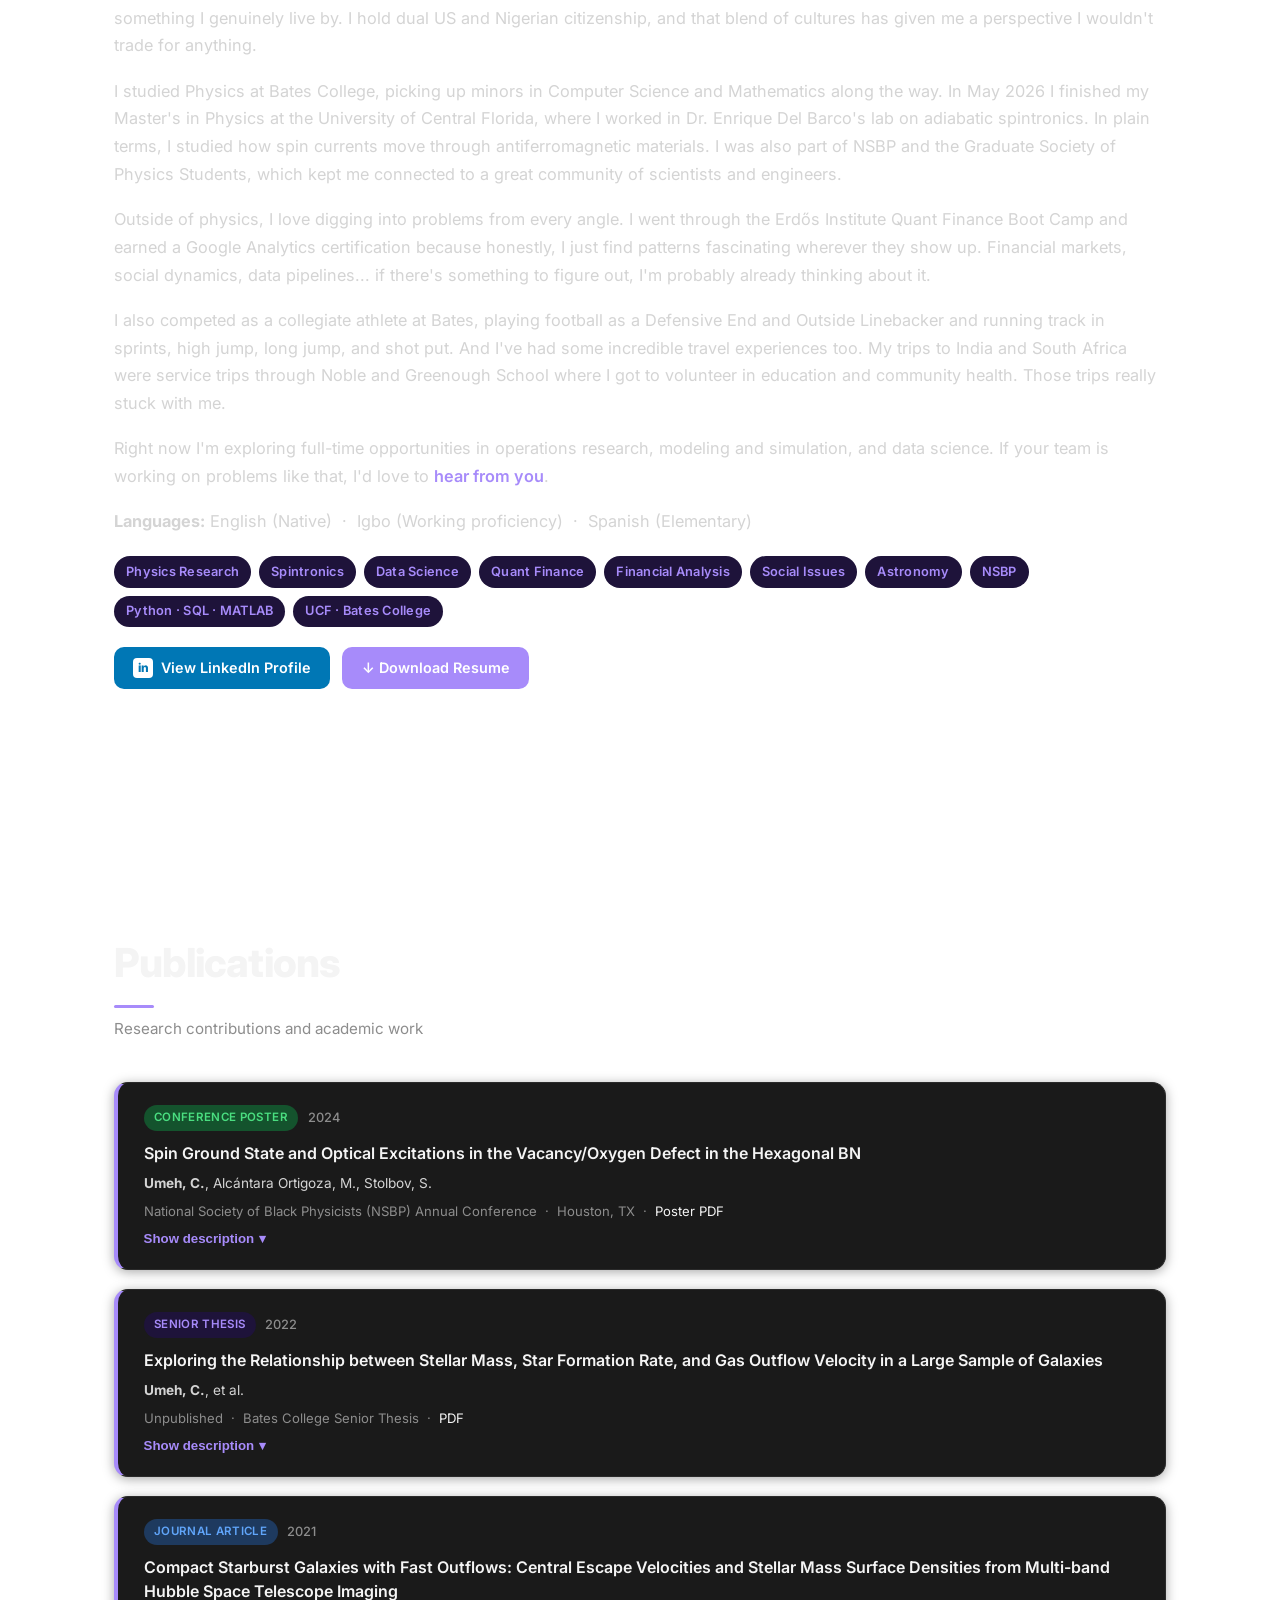
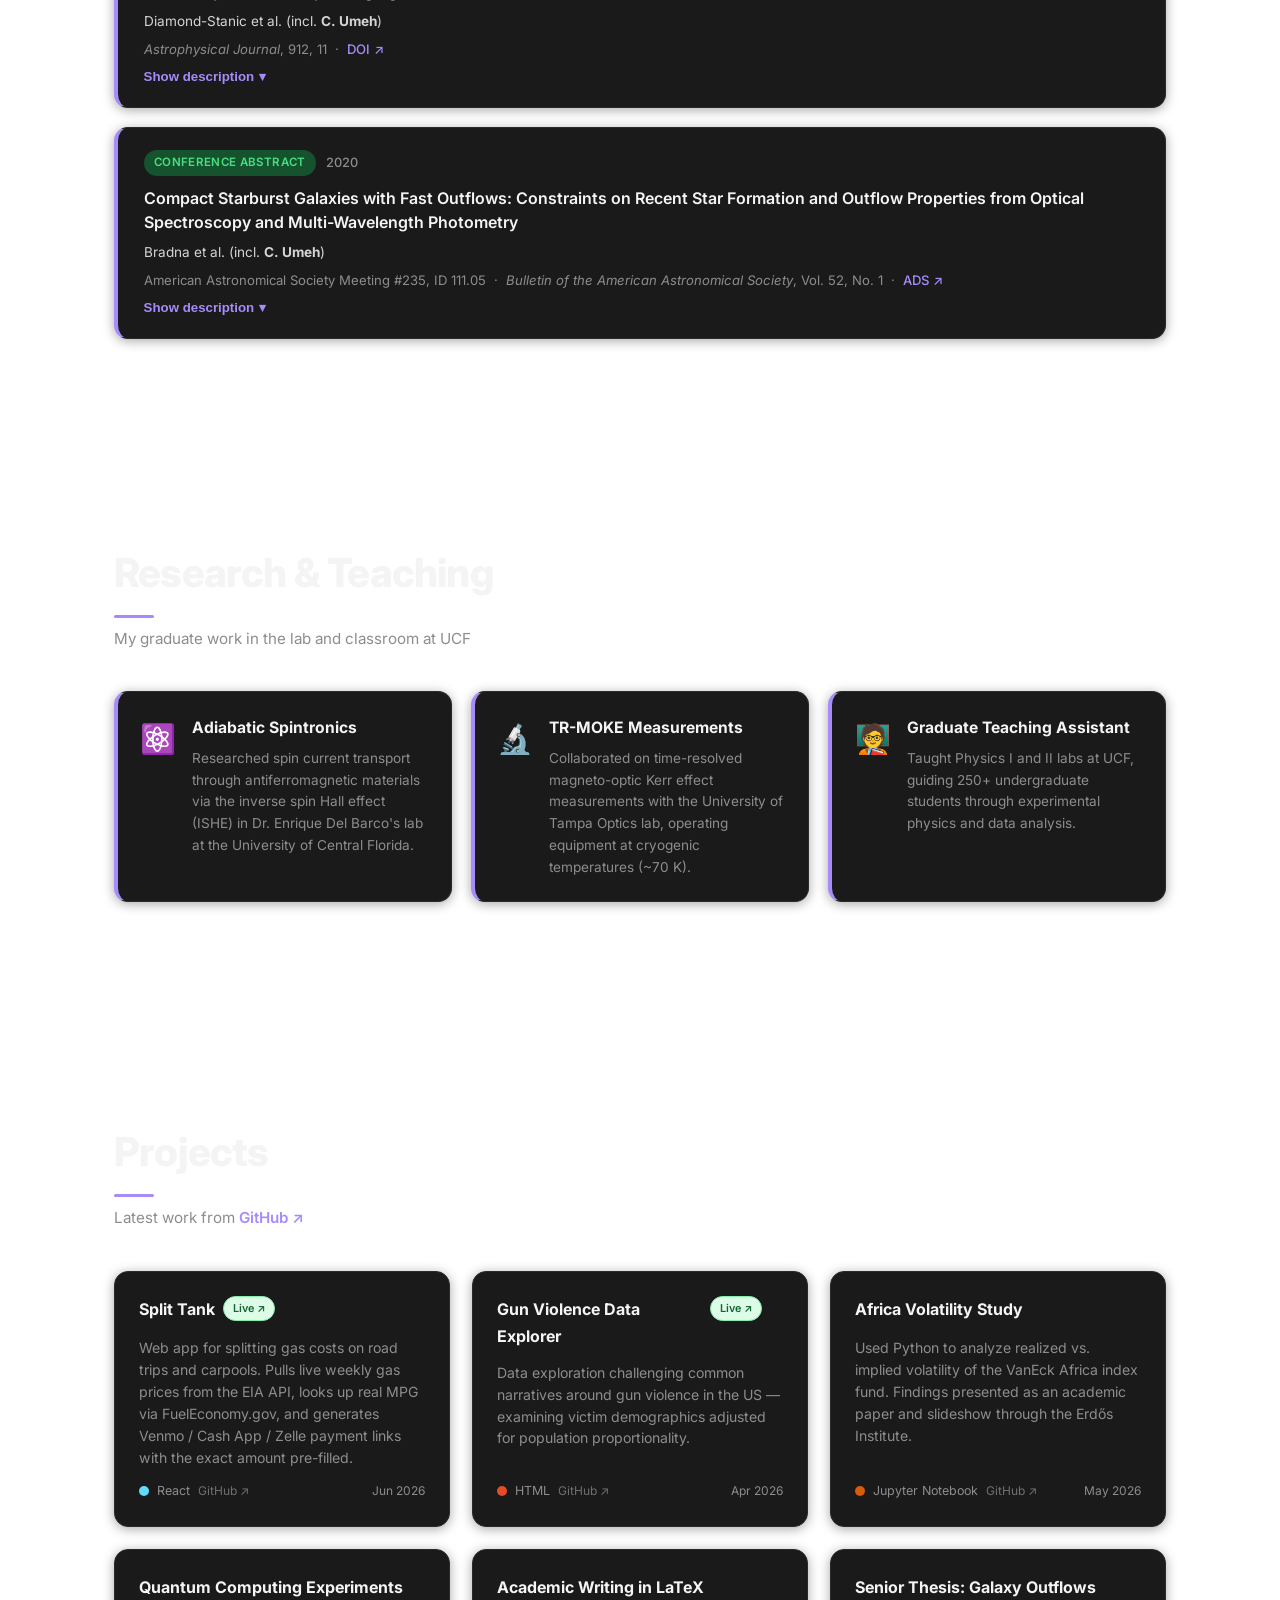
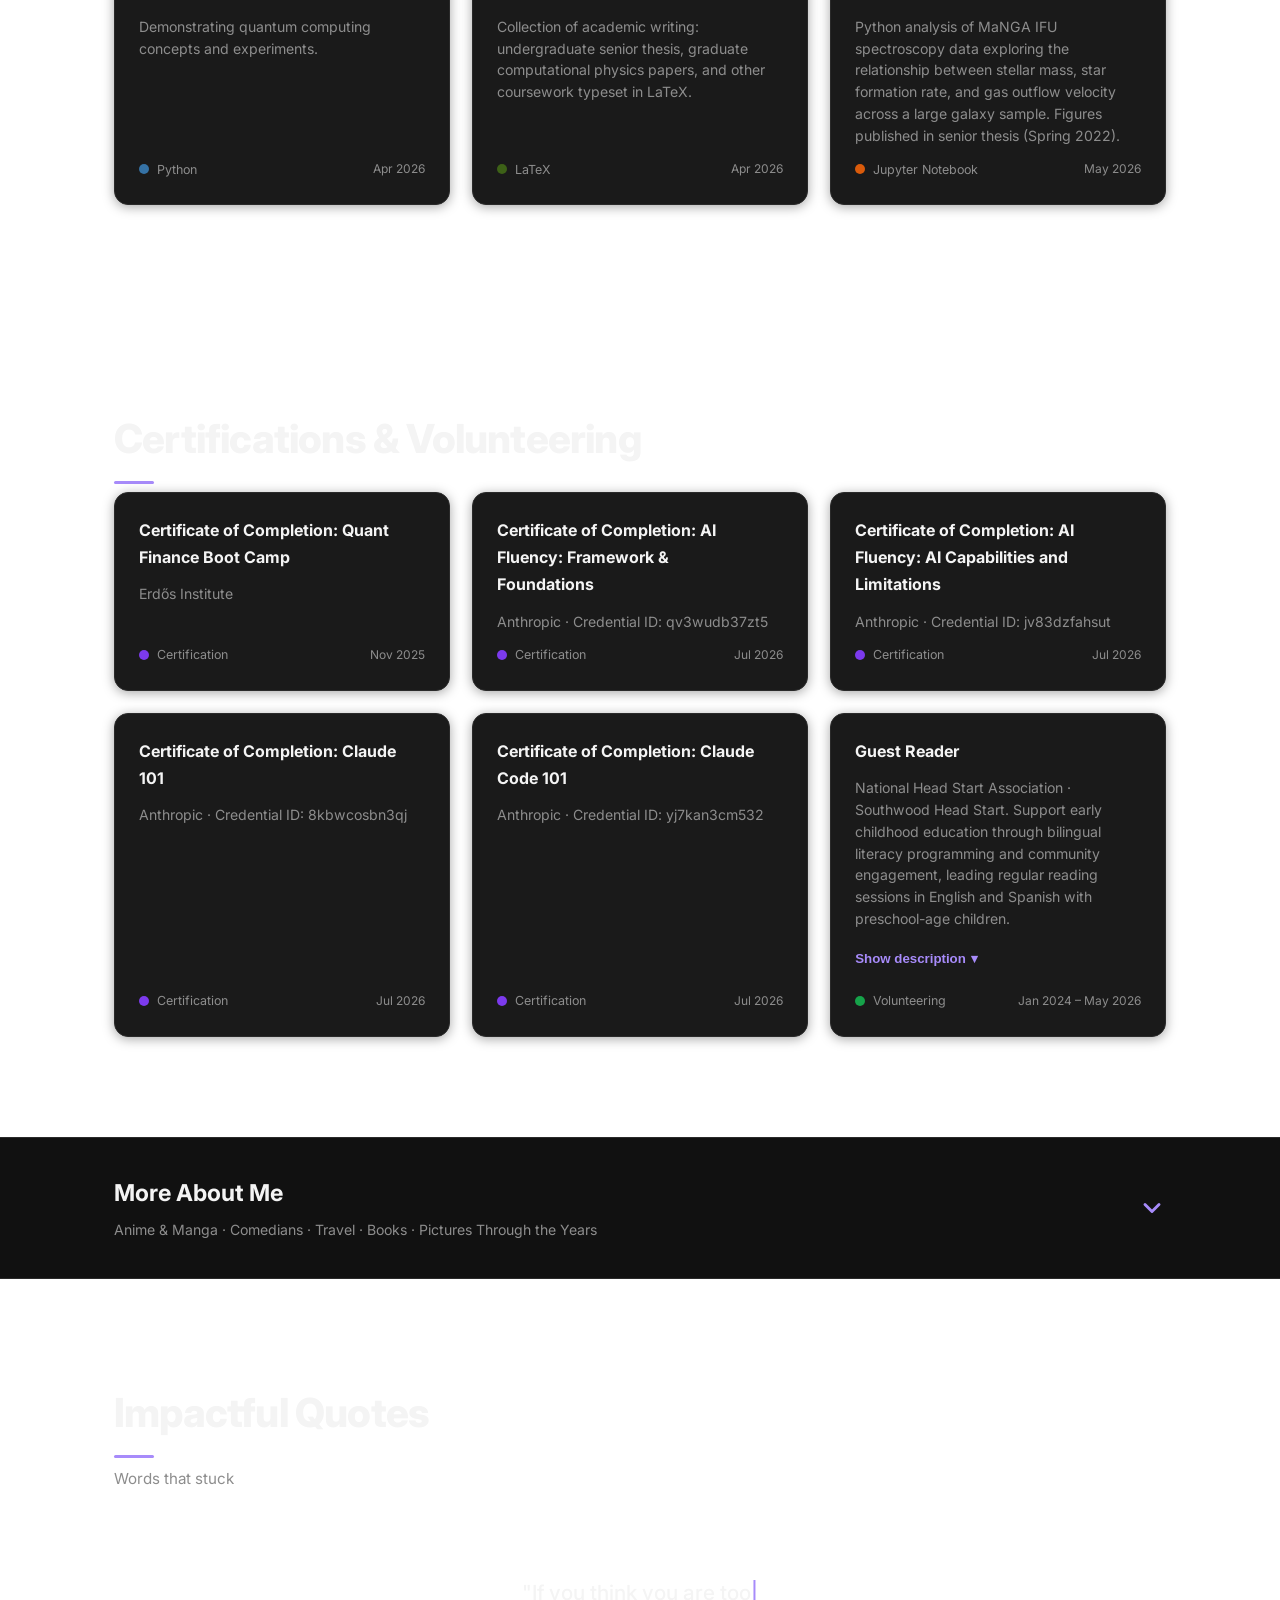
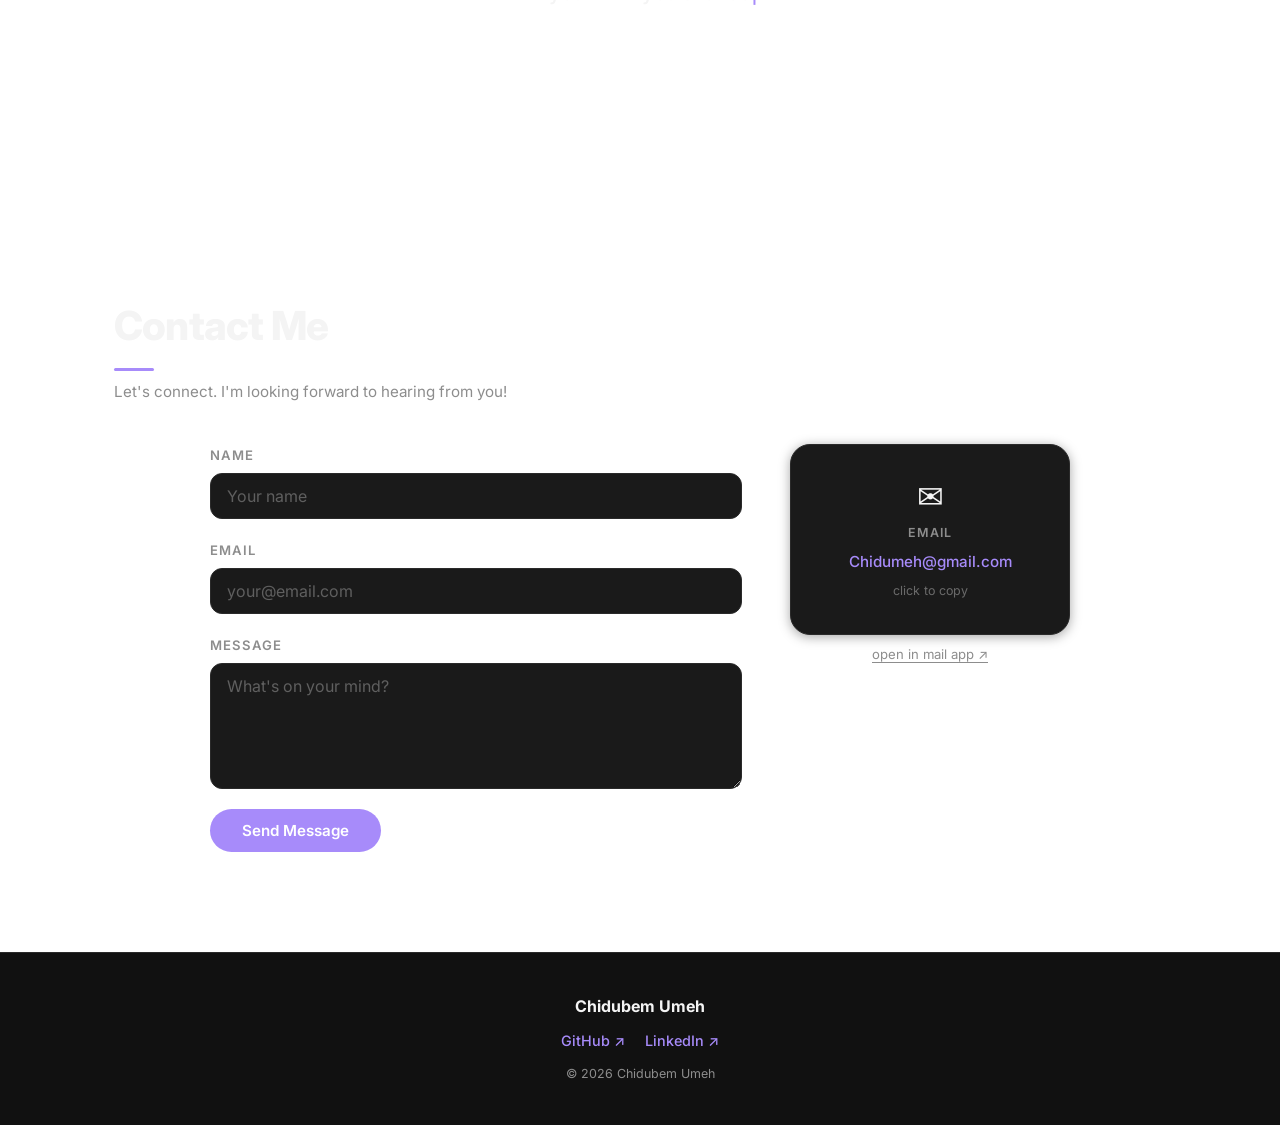
==== commit d97cb52b: "Update site for M.S. graduation and refresh resume - About, Research & Teaching, meta/OG description" ====
--- a/index.html
+++ b/index.html
@@ -5,7 +5,7 @@
   <meta charset="UTF-8" />
   <meta name="viewport" content="width=device-width, initial-scale=1.0, viewport-fit=cover" />
   <meta name="color-scheme" content="light dark" />
-  <meta name="description" content="Chidubem Umeh — Physicist, analyst, coder, and athlete. Masters student in Physics at UCF researching adiabatic spintronics." />
+  <meta name="description" content="Chidubem Umeh: physicist, analyst, coder, and athlete. M.S. in Physics from UCF with research in adiabatic spintronics." />
 
   <!-- iOS/PWA: lets the site be "installed" to an iPhone home screen -->
   <meta name="apple-mobile-web-app-capable" content="yes" />
@@ -16,7 +16,7 @@
 
   <!-- Open Graph / Twitter Card: link preview on iMessage, LinkedIn, etc. -->
   <meta property="og:title" content="Chidubem Umeh" />
-  <meta property="og:description" content="Physicist · Analyst · Coder · Explorer. Master's student in Physics at UCF researching adiabatic spintronics." />
+  <meta property="og:description" content="Physicist · Analyst · Coder · Explorer. M.S. in Physics from UCF with research in adiabatic spintronics." />
   <meta property="og:type" content="website" />
   <meta property="og:url" content="https://chidu.dev" />
   <meta property="og:image" content="https://chidu.dev/images/og-image.jpg" />
@@ -26,11 +26,11 @@
   <meta property="og:site_name" content="chidu.dev" />
   <meta name="twitter:card" content="summary_large_image" />
   <meta name="twitter:title" content="Chidubem Umeh" />
-  <meta name="twitter:description" content="Physicist · Analyst · Coder · Explorer. Master's student in Physics at UCF." />
+  <meta name="twitter:description" content="Physicist · Analyst · Coder · Explorer. M.S. in Physics from UCF." />
   <meta name="twitter:image" content="https://chidu.dev/images/og-image.jpg" />
 
   <!-- JSON-LD structured data: lets Google show richer results
-       (e.g. "Physics Graduate Researcher at UCF") for this page. -->
+       (name, education, profiles) for this page. -->
   <script type="application/ld+json">
   {
     "@context": "https://schema.org",
@@ -38,9 +38,10 @@
     "name": "Chidubem Umeh",
     "url": "https://chidu.dev",
     "image": "https://chidu.dev/images/modeling/headshot.webp",
-    "jobTitle": "Physics Graduate Researcher",
-    "worksFor": { "@type": "Organization", "name": "University of Central Florida" },
-    "alumniOf": { "@type": "Organization", "name": "Bates College" },
+    "alumniOf": [
+      { "@type": "CollegeOrUniversity", "name": "University of Central Florida" },
+      { "@type": "CollegeOrUniversity", "name": "Bates College" }
+    ],
     "knowsAbout": ["Physics", "Spintronics", "Data Science", "Quantitative Finance", "Python", "MATLAB"],
     "sameAs": [
       "https://www.linkedin.com/in/chidubem-umeh/",
@@ -174,15 +175,15 @@
         </p>
         <p>
           I studied Physics at Bates College, picking up minors in Computer Science and
-          Mathematics along the way. Right now I'm getting my Master's in Physics at the
-          University of Central Florida, where I work in Dr. Enrique Del Barco's lab on
-          adiabatic spintronics. In plain terms, I'm figuring out how spin currents move
-          through antiferromagnetic materials. I'm also part of NSBP and the Graduate
-          Society of Physics Students, which keeps me connected to a great community of
+          Mathematics along the way. In May 2026 I finished my Master's in Physics at the
+          University of Central Florida, where I worked in Dr. Enrique Del Barco's lab on
+          adiabatic spintronics. In plain terms, I studied how spin currents move
+          through antiferromagnetic materials. I was also part of NSBP and the Graduate
+          Society of Physics Students, which kept me connected to a great community of
           scientists and engineers.
         </p>
         <p>
-          Outside the lab, I love digging into problems from every angle. I went through the
+          Outside of physics, I love digging into problems from every angle. I went through the
           Erdős Institute Quant Finance Boot Camp and earned a Google Analytics certification
           because honestly, I just find patterns fascinating wherever they show up. Financial
           markets, social dynamics, data pipelines... if there's something to figure out, I'm
@@ -194,6 +195,11 @@
           And I've had some incredible travel experiences too. My trips to India and South Africa
           were service trips through Noble and Greenough School where I got to volunteer in
           education and community health. Those trips really stuck with me.
+        </p>
+        <p>
+          Right now I'm exploring full-time opportunities in operations research, modeling
+          and simulation, and data science. If your team is working on problems like that,
+          I'd love to <a href="#contact" class="link">hear from you</a>.
         </p>
         <p class="about-languages">
           <strong>Languages:</strong> English (Native) &nbsp;·&nbsp; Igbo (Working proficiency) &nbsp;·&nbsp; Spanish (Elementary)
@@ -400,7 +406,7 @@
   <section id="research" class="section">
     <div class="container">
       <h2 class="section-title">Research &amp; Teaching</h2>
-      <p class="section-sub">Current work in the lab and classroom at UCF</p>
+      <p class="section-sub">My graduate work in the lab and classroom at UCF</p>
 
       <!-- Written directly in HTML since the content doesn't change. -->
       <div class="research-grid">
@@ -408,7 +414,7 @@
           <div class="research-icon">⚛️</div>
           <div class="research-body">
             <h4>Adiabatic Spintronics</h4>
-            <p>Researching spin current transport through antiferromagnetic materials via the inverse spin Hall effect (ISHE) in Dr. Enrique Del Barco's lab at the University of Central Florida.</p>
+            <p>Researched spin current transport through antiferromagnetic materials via the inverse spin Hall effect (ISHE) in Dr. Enrique Del Barco's lab at the University of Central Florida.</p>
           </div>
         </div>
         <div class="research-card">
@@ -422,7 +428,7 @@
           <div class="research-icon">🧑‍🏫</div>
           <div class="research-body">
             <h4>Graduate Teaching Assistant</h4>
-            <p>Teaching Assistant for Physics I and II labs at UCF, guiding undergraduate students through experimental physics and data analysis.</p>
+            <p>Taught Physics I and II labs at UCF, guiding 250+ undergraduate students through experimental physics and data analysis.</p>
           </div>
         </div>
       </div>
--- a/styles.css
+++ b/styles.css
@@ -608,7 +608,8 @@
   font-size: .95rem;
   margin-bottom: 2.5rem;
 }
-.section-sub .link {
+.section-sub .link,
+.about-text .link {
   color: var(--accent);
   font-weight: 600;
 }
